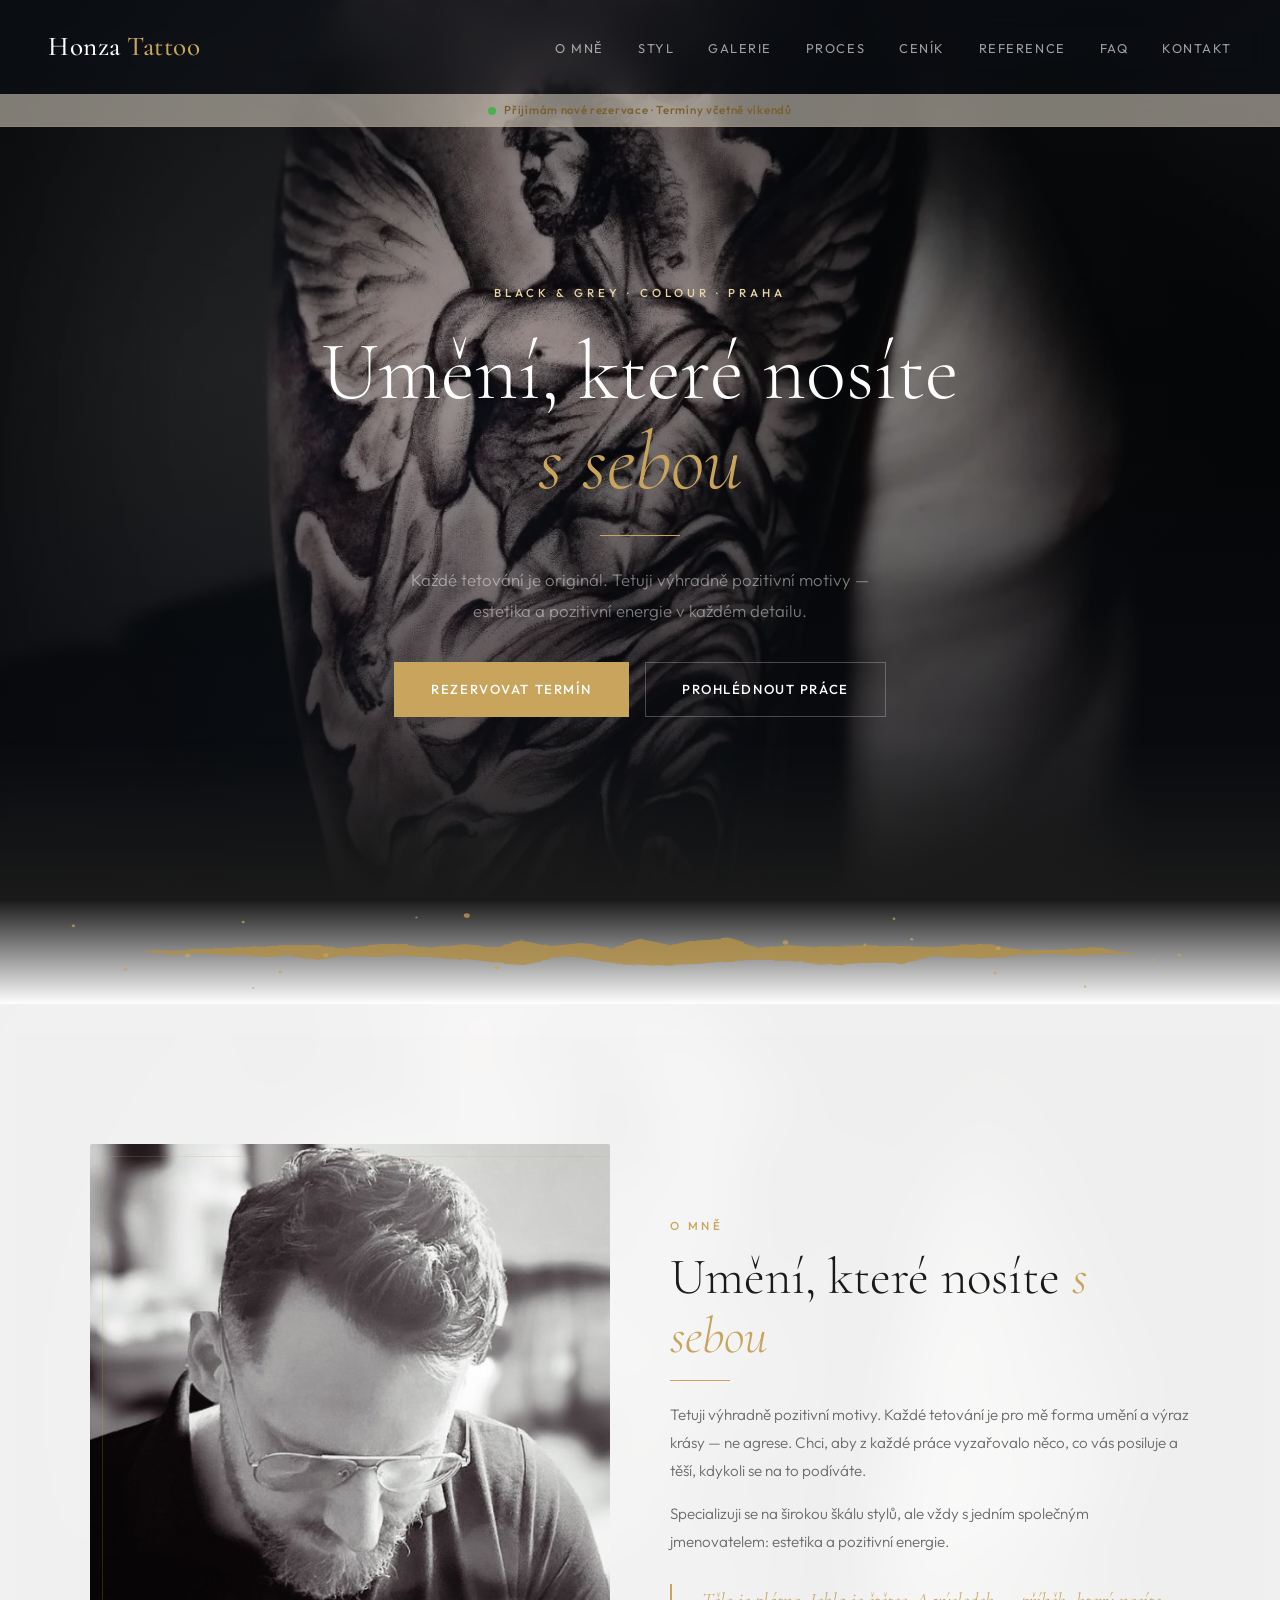
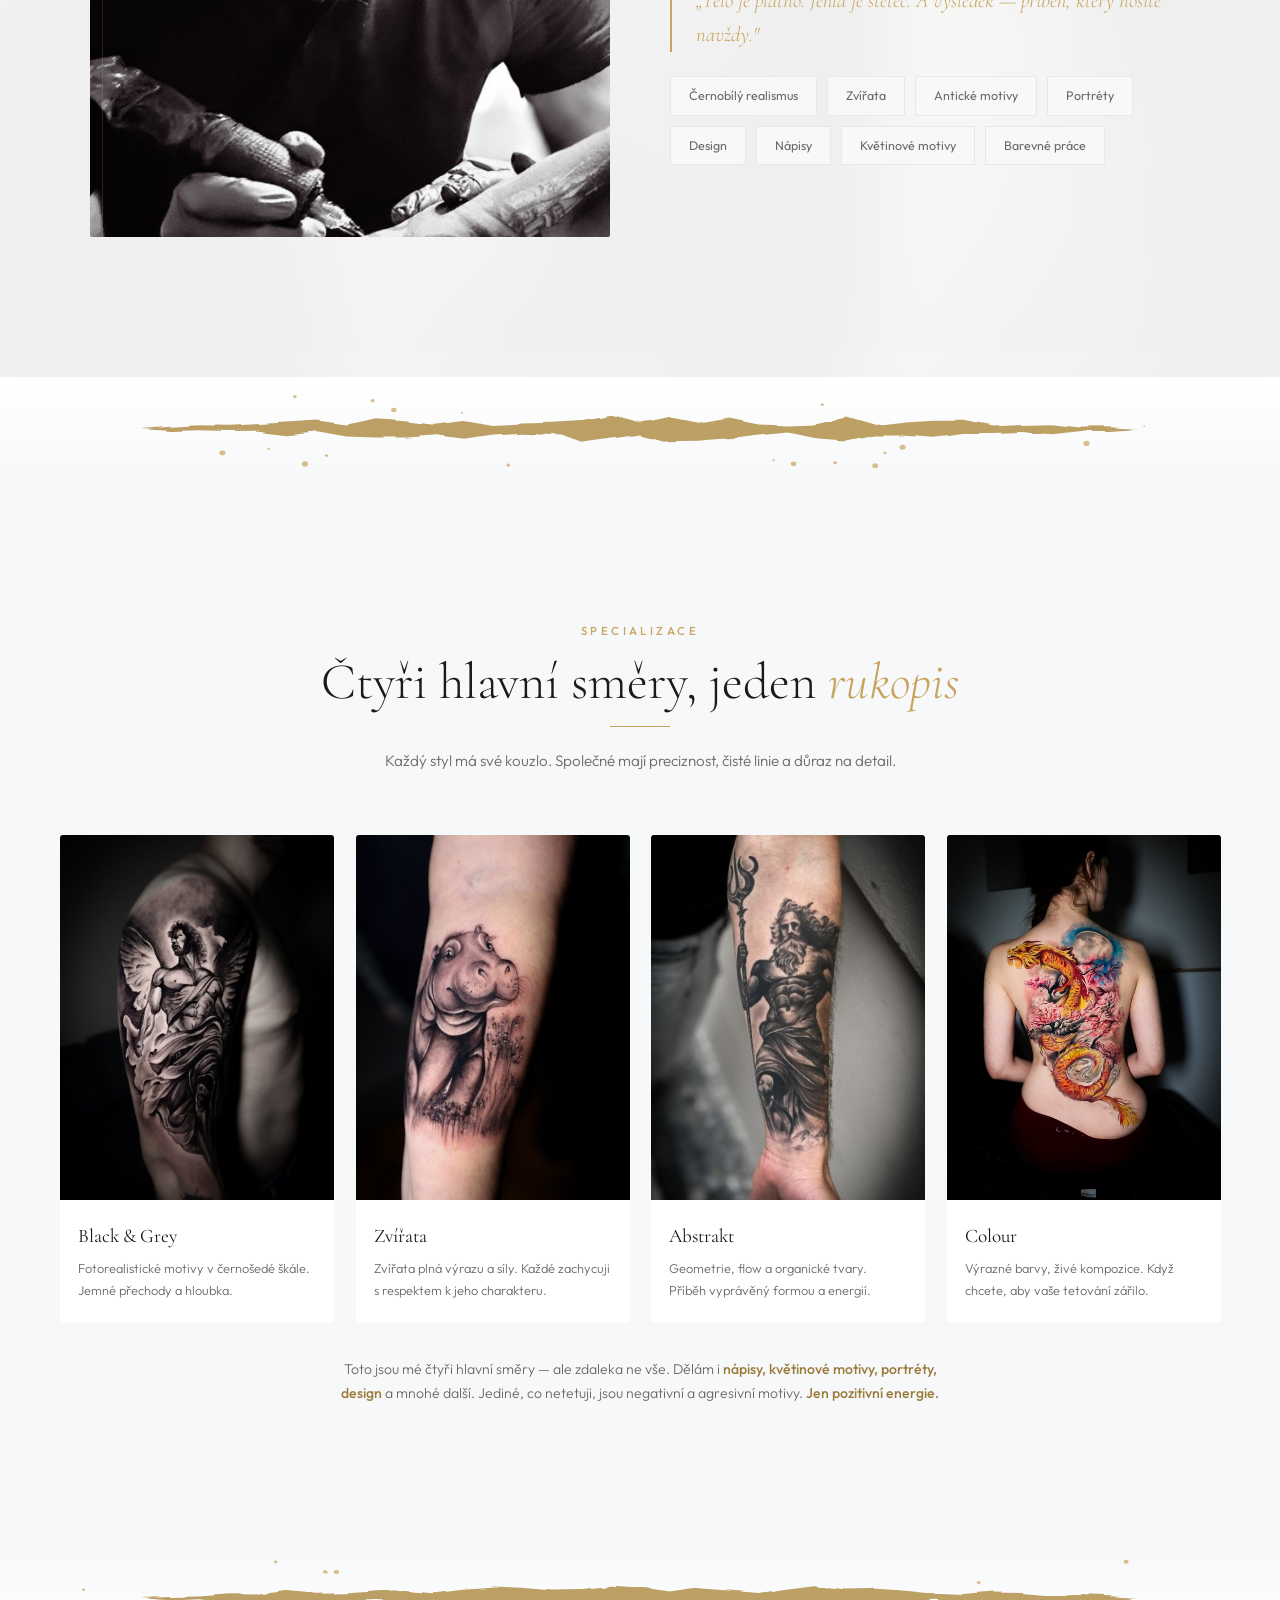
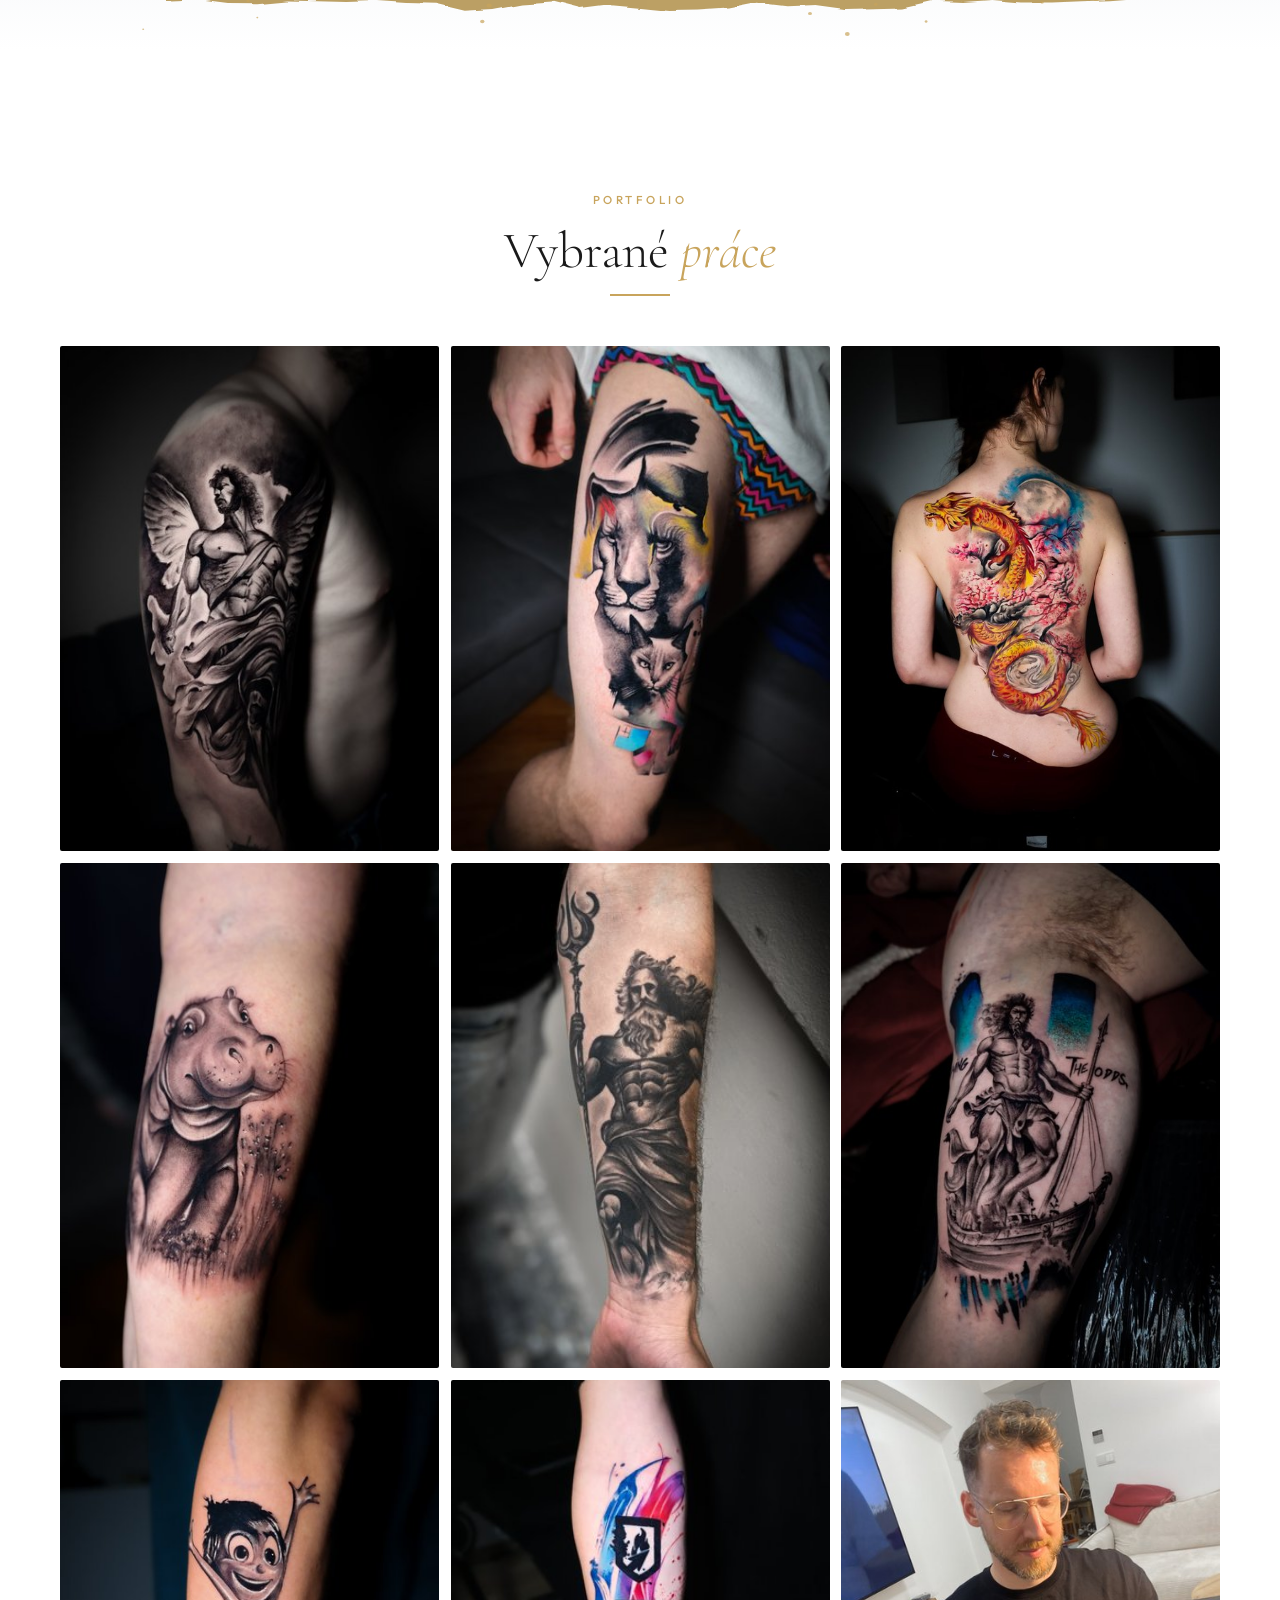
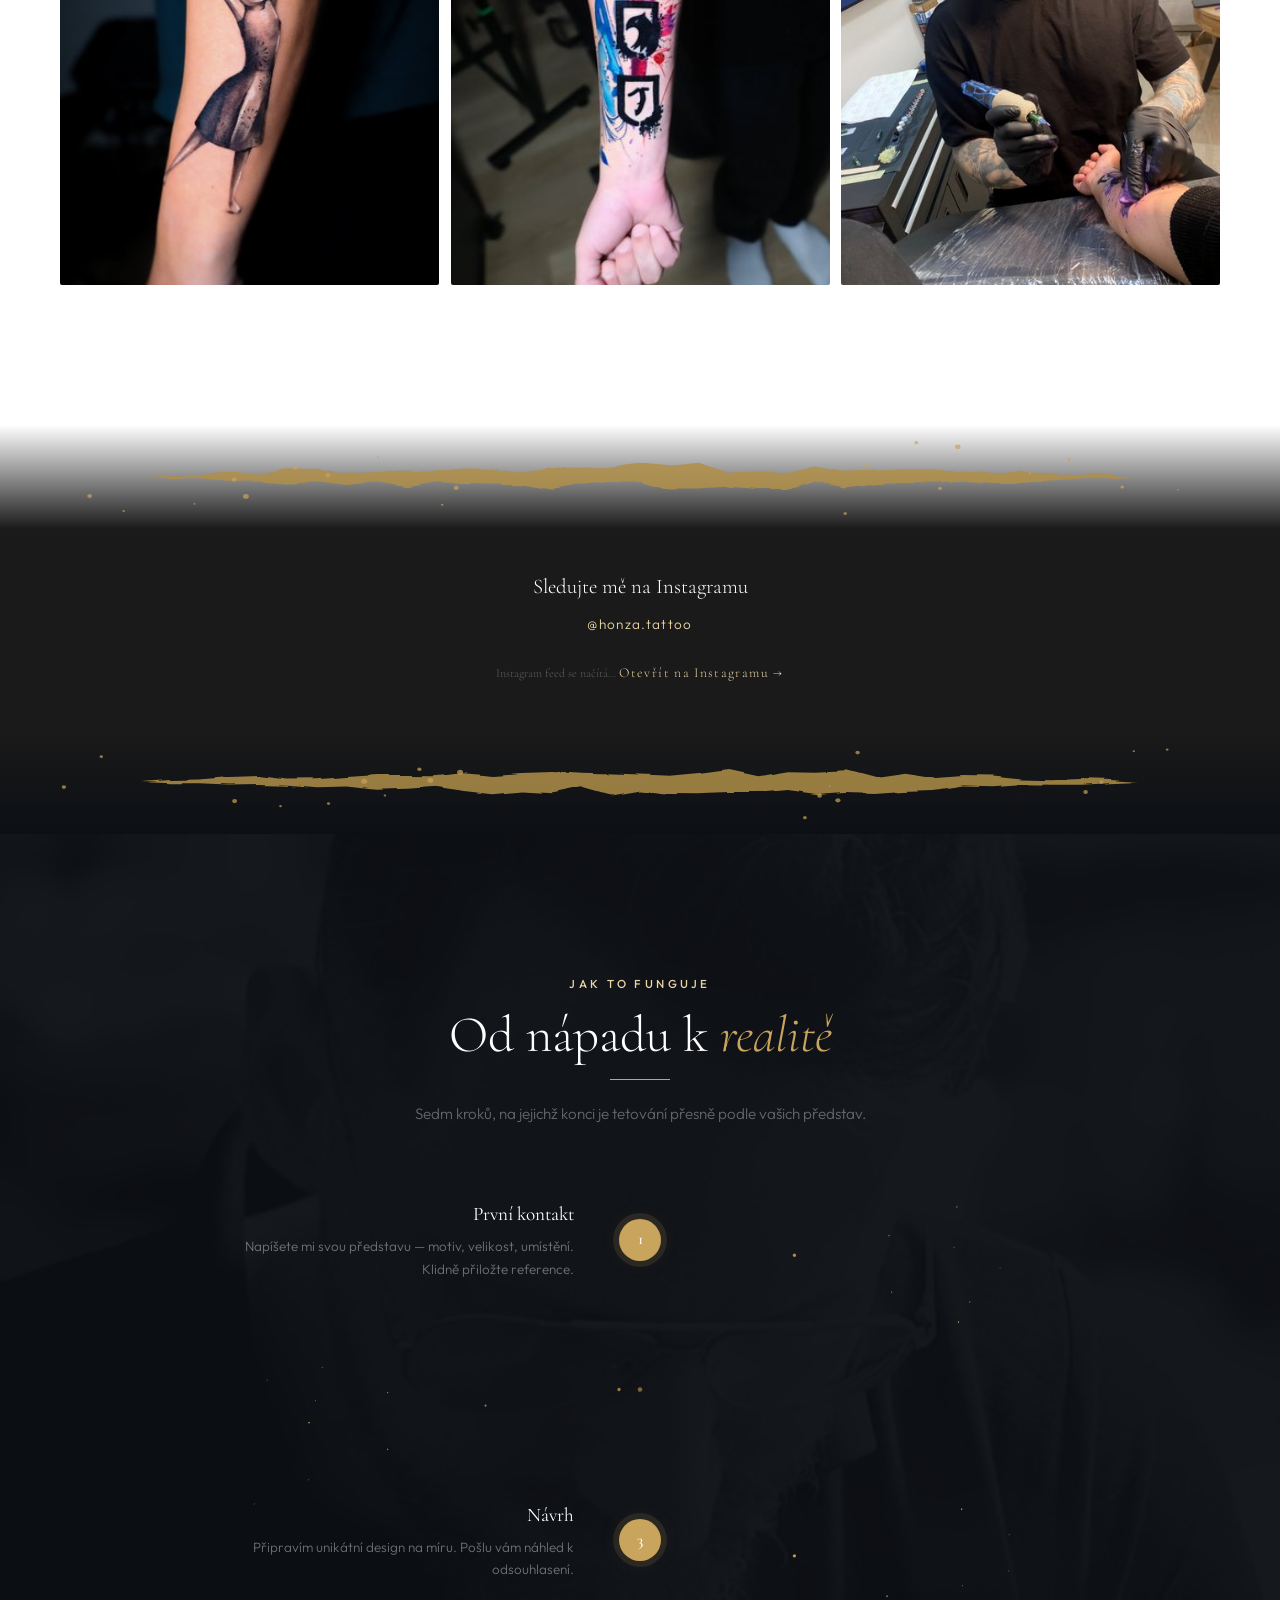
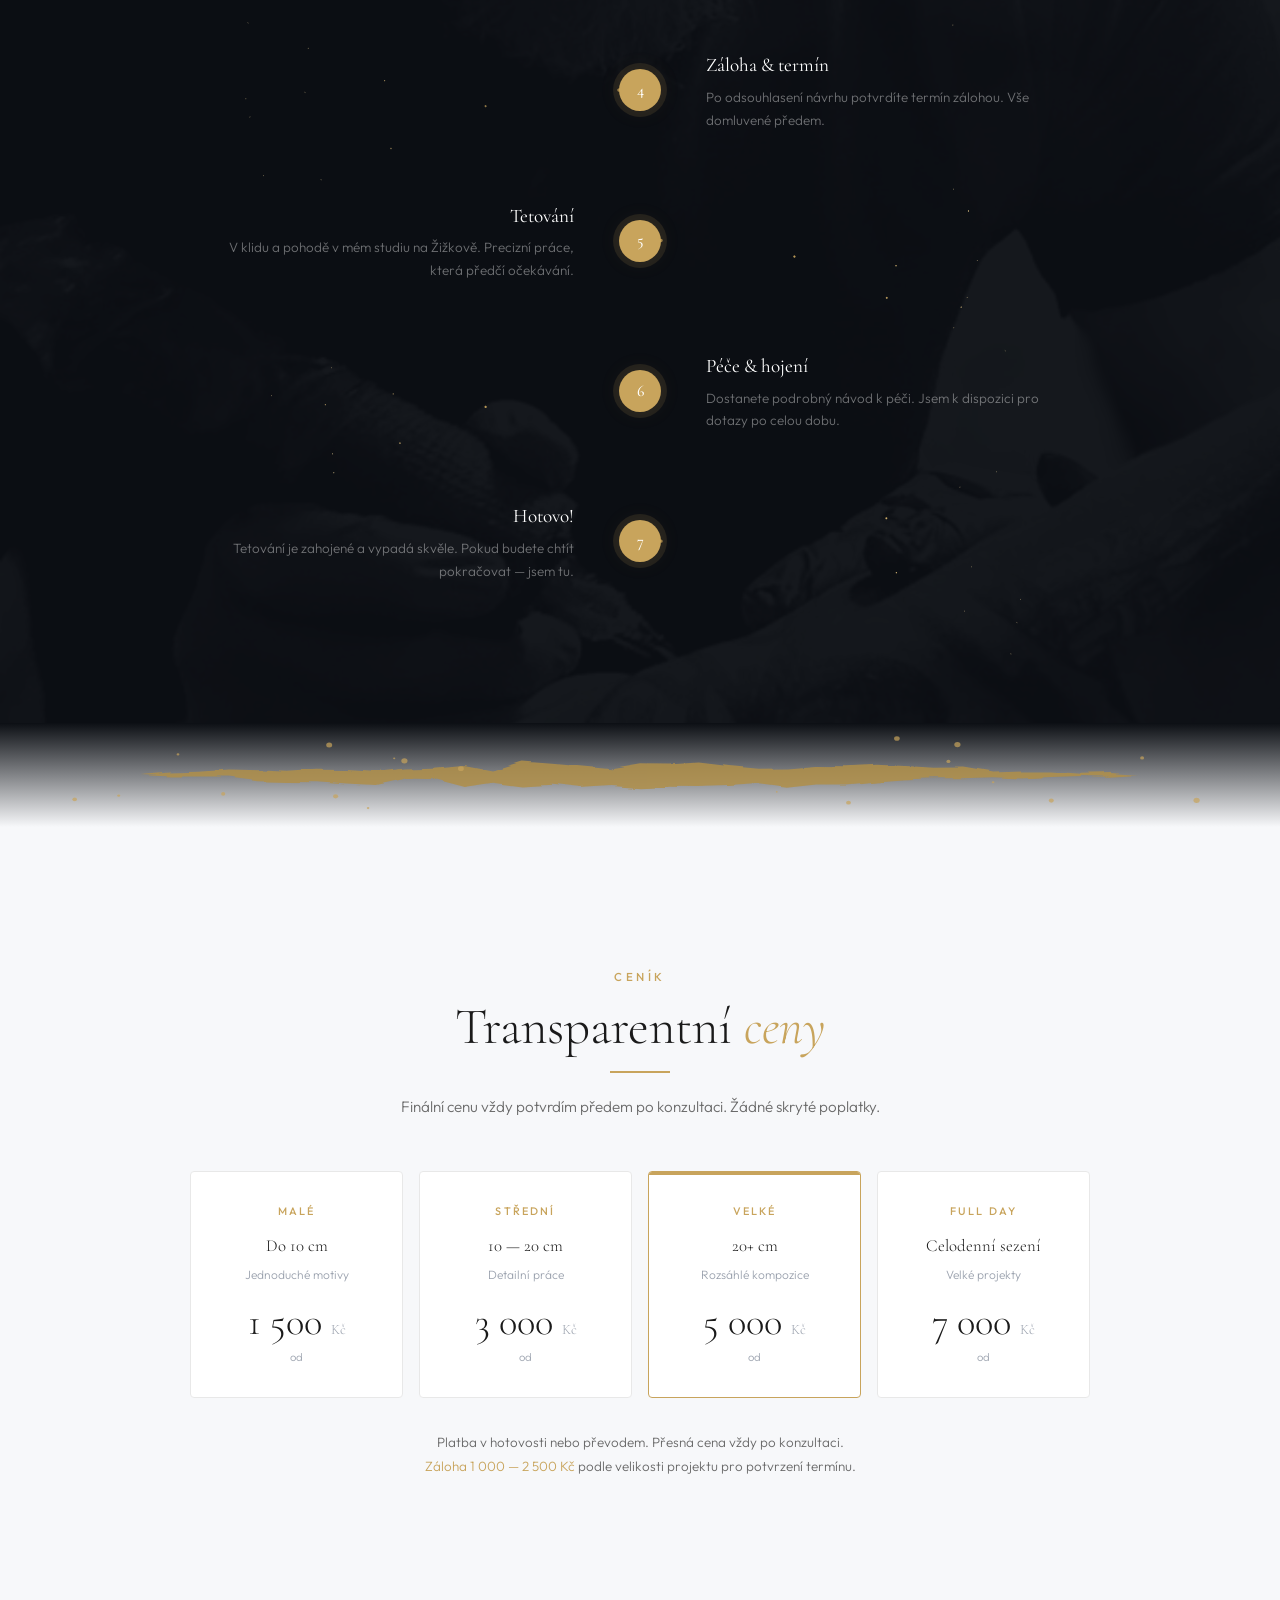
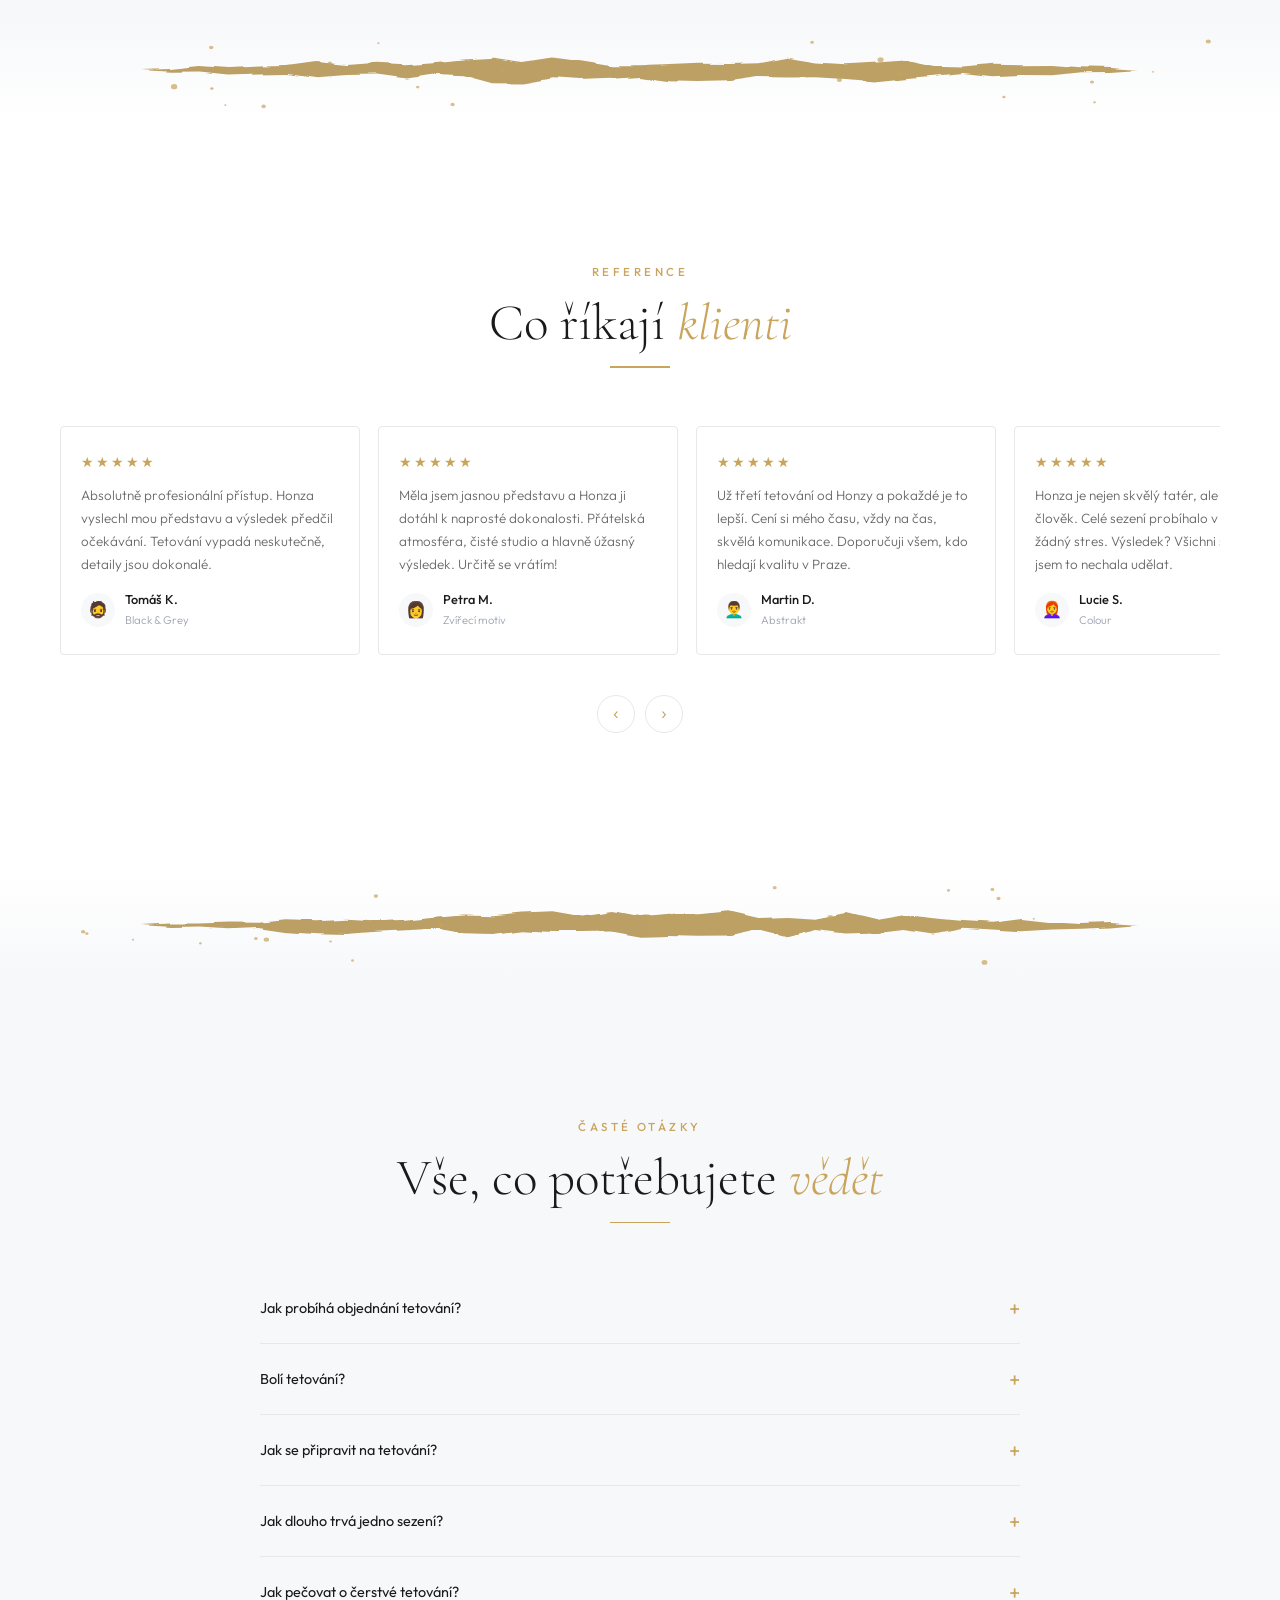
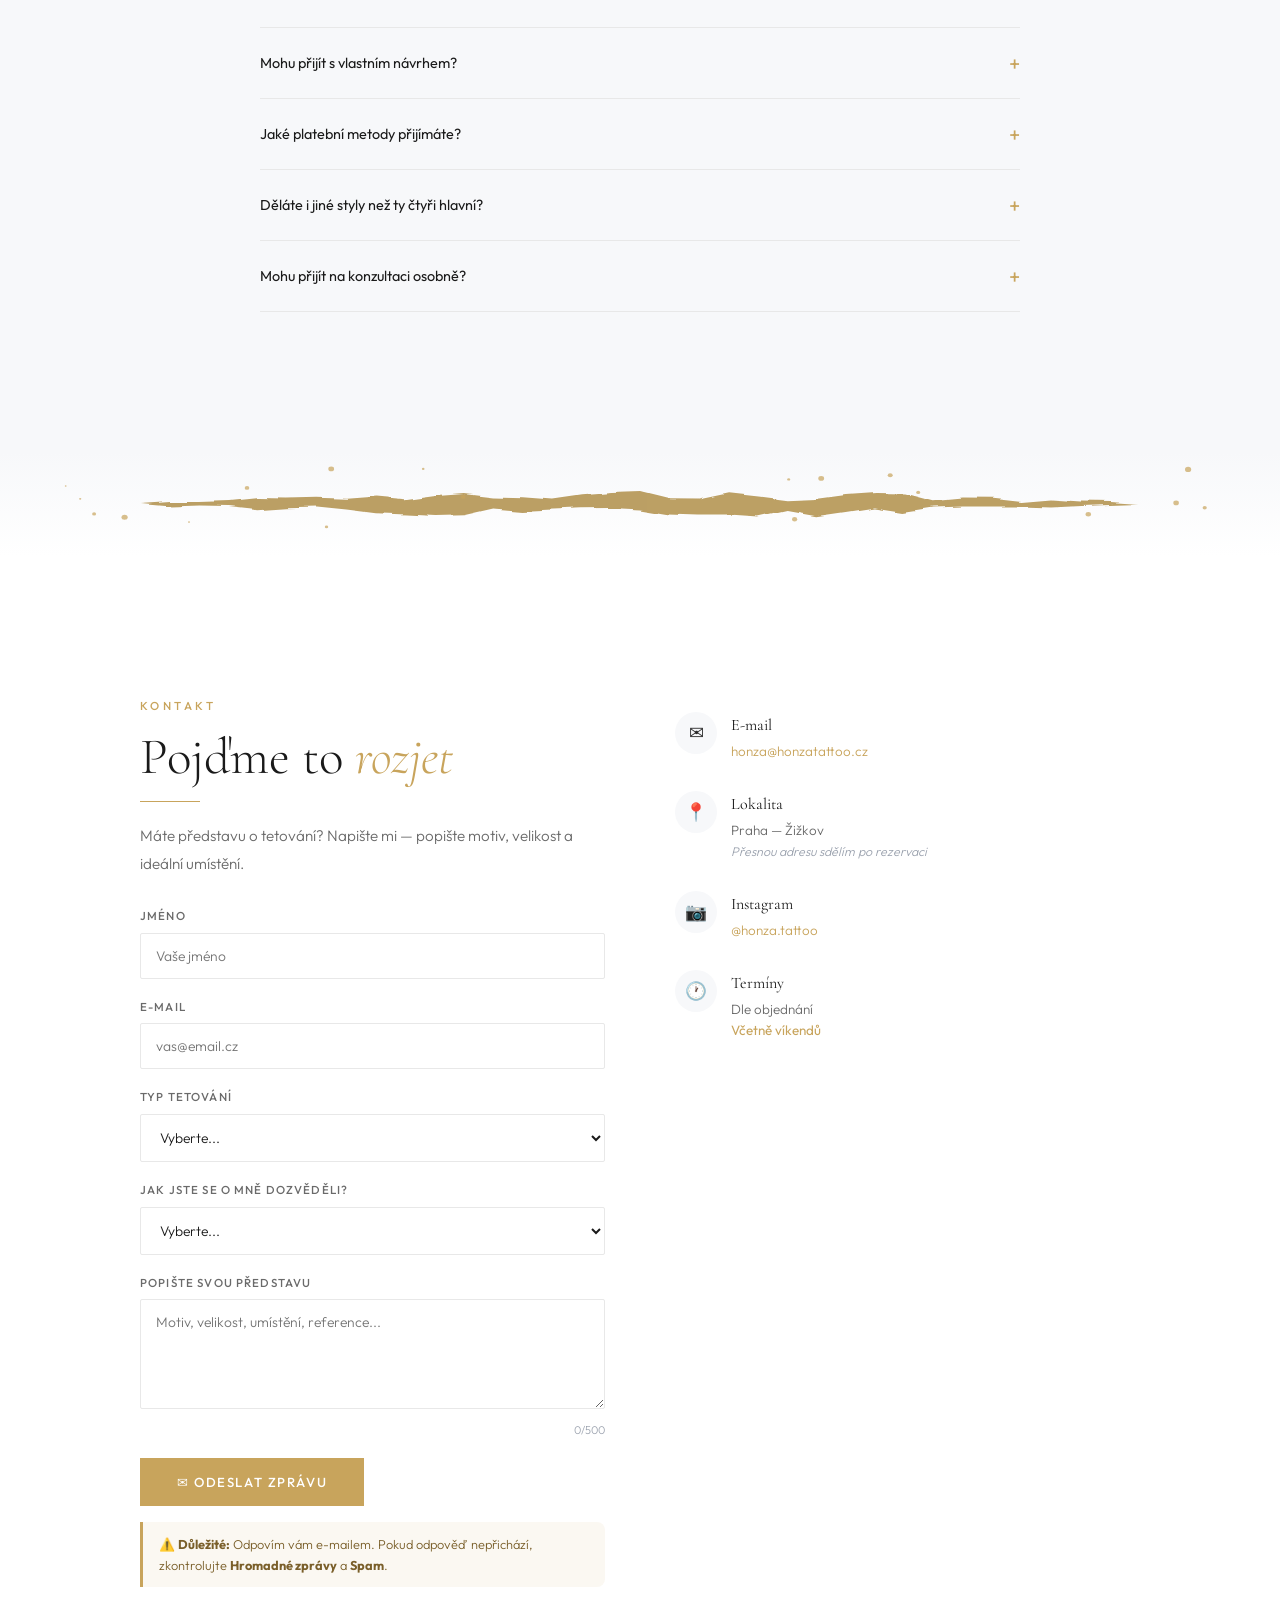
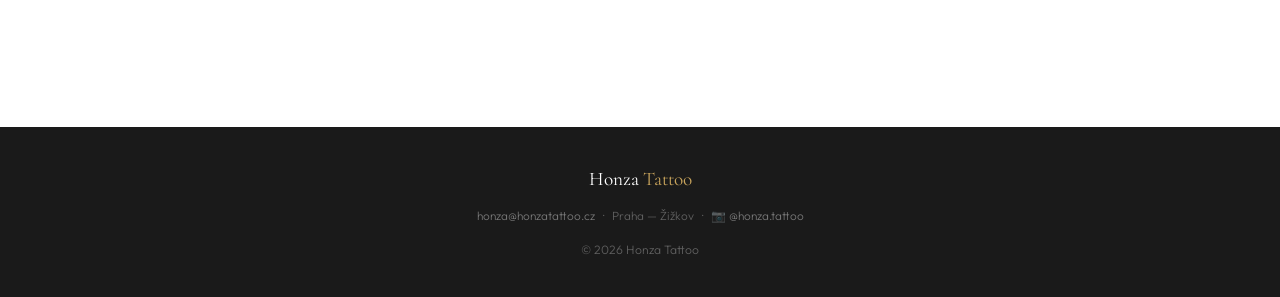
==== index.html @ e89cee9b "Update index.html s nejnovější verzí od uživatele" ====
<!DOCTYPE html>
<html lang="cs">
<head>
<meta charset="UTF-8">
<meta name="viewport" content="width=device-width, initial-scale=1.0">
<meta name="description" content="Honza Tattoo — realistické tetování v Praze na Žižkově. Black &amp; grey, zvířata, abstrakt, barevné práce. Pozitivní motivy se světlou energií.">
<meta name="robots" content="index, follow">
<meta name="keywords" content="tetování Praha, tattoo Praha, black and grey tetování, realistické tetování Praha, tattoo Žižkov, tetování zvířata, abstrakt tetování, tatér Praha, barevné tetování Praha, tetování pozitivní motivy">
<meta name="author" content="Honza Tattoo">
<link rel="canonical" href="https://honzatattoo.cz/">
<meta property="og:title" content="Honza Tattoo | Realistické tetování · Praha">
<meta property="og:description" content="Realistické tetování v Praze. Black &amp; grey, zvířata, abstrakt, barevné práce. Pozitivní motivy.">
<meta property="og:image" content="https://honzatattoo.cz/img/tattoo_main.jpg">
<meta property="og:url" content="https://honzatattoo.cz/">
<meta property="og:type" content="website">
<meta property="og:locale" content="cs_CZ">
<meta name="geo.region" content="CZ-10">
<meta name="geo.placename" content="Praha, Žižkov">
<link rel="icon" href="data:image/svg+xml,<svg xmlns='http://www.w3.org/2000/svg' viewBox='0 0 32 32'><circle cx='16' cy='16' r='16' fill='%231A1A1A'/><text x='50%25' y='54%25' font-size='18' text-anchor='middle' dominant-baseline='middle'>✨</text></svg>" type="image/svg+xml">
<title>Honza Tattoo | Realistické tetování · Praha</title>
<link rel="preconnect" href="https://fonts.googleapis.com">
<link rel="preconnect" href="https://fonts.gstatic.com" crossorigin>
<link rel="preload" as="image" href="img/hero.webp" type="image/webp">
<link href="https://fonts.googleapis.com/css2?family=Cormorant+Garamond:ital,wght@0,300;0,400;0,500;0,600;1,300;1,400&family=Outfit:wght@300;400;500;600&display=swap" rel="stylesheet">
<style>
:root{
--gold:#C8A45C;--gold-light:#E8D5A3;--gold-dark:#9A7B3A;
--bg:#fff;--bg-alt:#F7F8FA;--bg-dark:#0C0F14;
--charcoal:#1A1A1A;--text:#2A2A2A;--text-light:#6A6A6A;--text-muted:#9CA3AF;
--white:#fff;--border:#E8E8E8;
--font-display:'Cormorant Garamond',Georgia,serif;
--font-body:'Outfit',sans-serif;
--section-pad:clamp(80px,12vw,140px);
--ease:cubic-bezier(.22,1,.36,1)
}
*{margin:0;padding:0;box-sizing:border-box}
html{scroll-behavior:smooth}
body{font-family:var(--font-body);color:var(--text);background:var(--bg);line-height:1.7;font-weight:300}
::-webkit-scrollbar{width:5px}::-webkit-scrollbar-track{background:var(--bg)}::-webkit-scrollbar-thumb{background:var(--gold);border-radius:3px}
@keyframes fadeUp{from{opacity:0;transform:translateY(50px)}to{opacity:1;transform:translateY(0)}}
@keyframes scaleIn{from{opacity:0;transform:scale(.85)}to{opacity:1;transform:scale(1)}}
@keyframes lineGrow{from{width:0}to{width:80px}}
@keyframes pageIn{from{opacity:0}to{opacity:1}}

/* REVEALS */
.rv{opacity:0;transform:translateY(40px);transition:opacity .7s var(--ease),transform .7s var(--ease)}
.rv.v{opacity:1;transform:translateY(0)}
.rl{opacity:0;transform:translateX(-60px);transition:opacity .7s var(--ease),transform .7s var(--ease)}
.rl.v{opacity:1;transform:translateX(0)}
.rr{opacity:0;transform:translateX(60px);transition:opacity .7s var(--ease),transform .7s var(--ease)}
.rr.v{opacity:1;transform:translateX(0)}
.rd{opacity:0;transform:perspective(1200px) translateZ(-100px) translateY(30px) rotateX(3deg);transition:opacity .8s var(--ease),transform .8s var(--ease)}
.rd.v{opacity:1;transform:perspective(1200px) translateZ(0) translateY(0) rotateX(0)}
.d1{transition-delay:.1s}.d2{transition-delay:.2s}.d3{transition-delay:.3s}
.d4{transition-delay:.4s}.d5{transition-delay:.5s}.d6{transition-delay:.6s}.d7{transition-delay:.7s}

/* SCROLL PROGRESS */
.scroll-progress{position:fixed;top:0;left:0;height:2px;background:linear-gradient(to right,var(--gold),var(--gold-light));z-index:1001;width:0}

/* ANNOUNCE BAR */
.announce-bar{position:fixed;left:0;right:0;z-index:999;background:rgba(245,238,220,.5);backdrop-filter:blur(16px);-webkit-backdrop-filter:blur(16px);padding:6px 40px;text-align:center;border-bottom:1px solid rgba(200,164,92,.2)}
.announce-dot{display:inline-block;width:8px;height:8px;background:#4CAF50;border-radius:50%;margin-right:8px;vertical-align:middle;animation:dotPulse 2.5s ease-in-out infinite}
@keyframes dotPulse{0%,100%{opacity:1;box-shadow:0 0 4px #4CAF50}50%{opacity:.3;box-shadow:0 0 1px #4CAF50}}
.announce-bar p{font-family:var(--font-body);font-size:.72rem;font-weight:500;color:#7A5F2A;letter-spacing:.06em;margin:0}

/* NAV */
nav{position:fixed;top:0;left:0;right:0;z-index:1000;padding:24px 48px;display:flex;justify-content:space-between;align-items:center;transition:all .5s var(--ease);background:rgba(12,15,20,.55);backdrop-filter:blur(16px);-webkit-backdrop-filter:blur(16px)}
nav.sc{background:rgba(12,15,20,.85);backdrop-filter:blur(24px);-webkit-backdrop-filter:blur(24px);padding:14px 48px;box-shadow:0 1px 20px rgba(0,0,0,.25)}
.nl{font-family:var(--font-display);font-size:1.7rem;font-weight:500;color:var(--white);text-decoration:none;letter-spacing:.02em;transition:color .5s}
nav.sc .nl{color:var(--white)}
.nl span{color:var(--gold);transition:text-shadow .4s}
.nl:hover span{text-shadow:0 0 16px rgba(200,164,92,.6)}
.nk{display:flex;gap:34px;list-style:none}
.nk a{font-size:.8rem;font-weight:400;color:rgba(255,255,255,.6);text-decoration:none;letter-spacing:.12em;text-transform:uppercase;position:relative;padding-bottom:4px;transition:color .3s}
nav.sc .nk a{color:rgba(255,255,255,.6)}
.nk a::after{content:'';position:absolute;bottom:0;left:50%;width:0;height:1.5px;background:var(--gold);transition:width .4s var(--ease),left .4s var(--ease)}
.nk a:hover{color:var(--white)}nav.sc .nk a:hover{color:var(--gold-light)}
.nk a:hover::after,.nk a.active::after{width:100%;left:0}
.hb{display:none;flex-direction:column;gap:6px;cursor:pointer;background:none;border:none;padding:4px;z-index:1001}
.hb span{width:28px;height:1.5px;background:var(--gold-light);transition:all .4s var(--ease);transform-origin:center}
nav.sc .hb span{background:var(--gold-light)}
.hb.a span:nth-child(1){transform:rotate(45deg) translate(5px,5px)}
.hb.a span:nth-child(2){opacity:0;transform:scaleX(0)}
.hb.a span:nth-child(3){transform:rotate(-45deg) translate(5px,-5px)}
.mm{display:none;position:fixed;inset:0;background:rgba(255,255,255,.98);backdrop-filter:blur(24px);z-index:998;flex-direction:column;justify-content:center;align-items:center;gap:28px}
.mm.a{display:flex}
.mm a{font-family:var(--font-display);font-size:2.2rem;color:var(--charcoal);text-decoration:none;transition:color .3s,transform .3s;opacity:0;animation:fadeUp .5s ease forwards}
.mm.a a:nth-child(1){animation-delay:.1s}.mm.a a:nth-child(2){animation-delay:.18s}
.mm.a a:nth-child(3){animation-delay:.26s}.mm.a a:nth-child(4){animation-delay:.34s}
.mm.a a:nth-child(5){animation-delay:.42s}.mm.a a:nth-child(6){animation-delay:.5s}
.mm.a a:nth-child(7){animation-delay:.58s}.mm.a a:nth-child(8){animation-delay:.66s}
.mm a:hover{color:var(--gold);transform:translateX(10px)}

/* HERO */
.hero{position:relative;height:100vh;min-height:700px;display:flex;align-items:center;justify-content:center;text-align:center;overflow:hidden;z-index:1}
.hero-bg{position:absolute;inset:0;background:url('img/hero.webp') center 43%/cover no-repeat;z-index:0}
.hero-ov{position:absolute;inset:0;z-index:1;background:linear-gradient(180deg,rgba(12,15,20,.55) 0%,rgba(12,15,20,.35) 40%,rgba(12,15,20,.8) 100%)}
.hero-content{position:relative;z-index:2;max-width:750px;padding:0 40px;margin-top:100px}
.hero-tag{font-size:.72rem;font-weight:500;letter-spacing:.35em;text-transform:uppercase;color:var(--gold-light);margin-bottom:24px;animation:fadeUp .8s var(--ease) .3s both}
.hero h1{font-family:var(--font-display);font-size:clamp(2.8rem,6.5vw,5.5rem);font-weight:300;line-height:1.08;color:var(--white);animation:fadeUp .8s var(--ease) .5s both}
.hero h1 em{font-style:italic;color:var(--gold)}
.hero-line{width:80px;height:1.5px;background:var(--gold);margin:28px auto;animation:lineGrow .8s var(--ease) .9s both}
.hero-sub{font-size:1.05rem;font-weight:300;color:rgba(255,255,255,.45);line-height:1.85;max-width:500px;margin:0 auto 36px;animation:fadeUp .8s var(--ease) 1s both}
.hero-cta{display:flex;gap:16px;justify-content:center;flex-wrap:wrap;animation:fadeUp .8s var(--ease) 1.2s both}
.hero::after{content:'';position:absolute;bottom:0;left:0;right:0;height:160px;background:linear-gradient(to bottom,transparent,var(--charcoal));z-index:3;pointer-events:none}

/* BUTTONS - with shimmer animation like healing */
.btn{display:inline-flex;align-items:center;gap:10px;padding:15px 36px;font-family:var(--font-body);font-size:.82rem;font-weight:500;letter-spacing:.12em;text-transform:uppercase;text-decoration:none;border:none;cursor:pointer;transition:all .4s var(--ease);position:relative;overflow:hidden}
.btn::before{content:'';position:absolute;top:0;left:-100%;width:100%;height:100%;background:linear-gradient(90deg,transparent,rgba(255,255,255,.2),transparent);transition:left .6s ease}
.btn:hover::before{left:100%}
.btn-gold{background:var(--gold);color:var(--white);border:1.5px solid var(--gold)}
.btn-gold:hover{background:var(--gold-dark);transform:translateY(-2px);box-shadow:0 12px 40px rgba(200,164,92,.3)}
.btn-ghost{background:transparent;color:var(--white);border:1.5px solid rgba(255,255,255,.25)}
.btn-ghost:hover{border-color:var(--gold-light);color:var(--gold-light);transform:translateY(-2px)}
.btn-dark{background:var(--charcoal);color:var(--white);border:1.5px solid var(--charcoal)}
.btn-dark:hover{background:#333;transform:translateY(-2px);box-shadow:0 8px 30px rgba(0,0,0,.2)}

/* SEPARATOR - inkoustova smouha + plynuly prechod barev mezi sekcemi */
.sep{position:relative;overflow:hidden;line-height:0;height:104px;--ink:#B08F49;--drop:#C8A45C;background:linear-gradient(180deg,var(--from,#1A1A1A) 0%,var(--to,#fff) 100%)}
.sep svg{display:block;width:100%;height:100%}
.sep .ink{fill:var(--ink);transform-box:view-box;transform-origin:50% 50%;transform:scaleX(.04);opacity:0}
.sep.in .ink{animation:inkSpread 1.15s cubic-bezier(.22,1,.36,1) forwards}
@keyframes inkSpread{0%{transform:scaleX(.04);opacity:0}22%{opacity:.85}100%{transform:scaleX(1);opacity:.85}}
.sep .drop{fill:var(--drop);opacity:0}
.sep.in .drop{animation:dropIn .5s ease var(--dd,0s) forwards}
@keyframes dropIn{from{opacity:0;transform:scale(.4)}to{opacity:.7;transform:scale(1)}}
@media(prefers-reduced-motion:reduce){.sep .ink{transform:none;opacity:.85}.sep .drop{opacity:.7}.sep.in .ink,.sep.in .drop{animation:none}}
@media(max-width:768px){.sep{height:68px}}

/* SECTION HELPERS */
.stg{font-size:.72rem;font-weight:500;letter-spacing:.3em;text-transform:uppercase;color:var(--gold);margin-bottom:12px}
.stt{font-family:var(--font-display);font-size:clamp(2rem,4vw,3.2rem);font-weight:300;line-height:1.15;color:var(--charcoal);margin-bottom:14px}
.stt em{font-style:italic;color:var(--gold)}
.stl{width:60px;height:1.5px;background:var(--gold);margin-bottom:20px}
.stp{font-size:.95rem;font-weight:300;color:var(--text-light);max-width:560px;line-height:1.85}

/* ABOUT */
.about{padding:var(--section-pad) 60px;position:relative;overflow:hidden}
.about-bg{position:absolute;inset:0;background:url('img/tattoo3.jpg') center/cover no-repeat;opacity:.06;filter:blur(30px);transform:scale(1.1)}
.about-inner{max-width:1100px;margin:0 auto;display:grid;grid-template-columns:1fr 1fr;gap:60px;align-items:center;position:relative}
.about-img{position:relative;aspect-ratio:3/4;overflow:hidden;border-radius:2px}
.about-img img{width:100%;height:100%;object-fit:cover;object-position:center 20%;transition:transform .6s var(--ease)}
.about-img:hover img{transform:scale(1.03)}
.about-img::after{content:'';position:absolute;inset:0;border:1px solid var(--gold);transform:translate(12px,12px);pointer-events:none;opacity:.2}
.about-quote{font-family:var(--font-display);font-size:1.3rem;font-weight:300;font-style:italic;color:var(--gold);line-height:1.65;border-left:2px solid var(--gold);padding-left:24px;margin-top:28px}
.about-tags{display:flex;flex-wrap:wrap;gap:10px;margin-top:24px}
.about-tag{padding:8px 18px;background:var(--bg-alt);border:1px solid var(--border);font-size:.78rem;font-weight:400;color:var(--text-light);transition:all .3s var(--ease)}
.about-tag:hover{border-color:var(--gold);color:var(--gold-dark);background:var(--white)}

/* STYLE CARDS */
.styles{padding:var(--section-pad) 60px;background:var(--bg-alt);position:relative}
.styles-header{text-align:center;margin-bottom:60px}
.styles-header .stl{margin:0 auto 20px}
.styles-header .stp{margin:0 auto}
.styles-grid{max-width:1200px;margin:0 auto;display:grid;grid-template-columns:repeat(4,1fr);gap:22px}
.style-card{position:relative;overflow:hidden;background:var(--white);border-radius:3px;transition:transform .5s var(--ease),box-shadow .5s var(--ease)}
.style-card:hover{transform:translateY(-8px);box-shadow:0 20px 50px rgba(200,164,92,.08)}
.style-card-img{overflow:hidden;aspect-ratio:3/4}
.style-card-img img{width:100%;height:100%;object-fit:cover;transition:transform .6s var(--ease)}
.style-card:hover .style-card-img img{transform:scale(1.05)}
.style-card-body{padding:20px 18px}
.style-card-title{font-family:var(--font-display);font-size:1.2rem;font-weight:400;color:var(--charcoal);margin-bottom:6px}
.style-card-text{font-size:.8rem;font-weight:300;color:var(--text-light);line-height:1.7}
.styles-note{text-align:center;margin-top:36px;font-size:.88rem;color:var(--text-light);max-width:600px;margin-left:auto;margin-right:auto;line-height:1.7}
.styles-note strong{color:var(--gold-dark);font-weight:500}

/* GALLERY */
.gallery{padding:var(--section-pad) 60px;position:relative}
.gallery-header{text-align:center;margin-bottom:50px}
.gallery-header .stl{margin:0 auto 20px}
.gallery-grid{max-width:1200px;margin:0 auto;display:grid;grid-template-columns:repeat(3,1fr);gap:12px}
.gallery-item{position:relative;overflow:hidden;aspect-ratio:3/4;cursor:pointer;border-radius:2px;background:var(--bg-alt)}
.gallery-item img{width:100%;height:100%;object-fit:cover;transition:transform .5s var(--ease)}
.gallery-item:hover img{transform:scale(1.05)}
.gallery-item::after{content:'\2922';position:absolute;inset:0;display:flex;align-items:center;justify-content:center;font-size:2rem;color:white;background:rgba(26,26,26,.3);opacity:0;transition:opacity .3s var(--ease)}
.gallery-item:hover::after{opacity:1}

/* INSTAGRAM EMBED */
.ig-section{background:var(--charcoal);padding:40px 60px;text-align:center;position:relative}
.ig-section p{font-family:var(--font-display);font-size:1.3rem;font-weight:300;color:var(--white);margin-bottom:6px}
.ig-section a{font-size:.85rem;color:var(--gold-light);text-decoration:none;letter-spacing:.1em}
.ig-embed{margin-top:24px}

/* LIGHTBOX */
.lightbox{position:fixed;inset:0;z-index:2000;background:rgba(0,0,0,.94);backdrop-filter:blur(20px);display:flex;align-items:center;justify-content:center;opacity:0;visibility:hidden;transition:all .4s var(--ease)}
.lightbox.active{opacity:1;visibility:visible}
.lightbox-inner{position:relative;max-width:90vw;max-height:85vh}
.lightbox-img{max-width:90vw;max-height:85vh;object-fit:contain;border-radius:2px}
.lightbox-close{position:absolute;top:20px;right:24px;font-size:2rem;color:rgba(255,255,255,.6);background:none;border:none;cursor:pointer;z-index:2001;line-height:1}
.lightbox-close:hover{color:white}
.lightbox-arrow{position:absolute;top:50%;transform:translateY(-50%);background:rgba(255,255,255,.08);border:1px solid rgba(255,255,255,.12);color:white;width:50px;height:50px;display:flex;align-items:center;justify-content:center;font-size:1.2rem;cursor:pointer;transition:all .3s;border-radius:50%;z-index:2001}
.lightbox-arrow:hover{background:rgba(255,255,255,.15)}
.lb-prev{left:20px}.lb-next{right:20px}
.lb-counter{position:absolute;bottom:20px;left:50%;transform:translateX(-50%);color:rgba(255,255,255,.35);font-size:.78rem;letter-spacing:.1em}
.lb-caption{position:absolute;bottom:50px;left:50%;transform:translateX(-50%);color:rgba(255,255,255,.45);font-size:.82rem;display:none}

/* PROCESS - 7 steps */
.process{padding:var(--section-pad) 60px;background:var(--bg-dark);position:relative;overflow:hidden}
.process-bg{position:absolute;inset:0;opacity:.04;background:url('img/about.jpg') center/cover no-repeat}

.process-header{text-align:center;margin-bottom:70px;position:relative}
.process-header .stg{color:var(--gold-light)}
.process-header .stt{color:var(--white)}
.process-header .stl{margin:0 auto 20px}
.process-header .stp{color:rgba(255,255,255,.35);margin:0 auto}
.process-steps{max-width:900px;margin:0 auto;position:relative}
.ptree{position:absolute;pointer-events:none;overflow:visible;z-index:0}
@keyframes twSway{0%,100%{transform:rotate(calc(var(--sw,0) * -1deg))}50%{transform:rotate(calc(var(--sw,0) * 1deg))}}
.twg{transform-box:view-box;animation:twSway var(--sd,9s) ease-in-out infinite}
@media(prefers-reduced-motion:reduce){.twg{animation:none}}
.p-step{display:grid;grid-template-columns:1fr 60px 1fr;align-items:center;margin-bottom:68px;position:relative}
.p-step:last-child{margin-bottom:0}
.p-num{width:42px;height:42px;border-radius:50%;background:var(--gold);color:var(--white);display:flex;align-items:center;justify-content:center;font-family:var(--font-display);font-size:1rem;font-weight:500;justify-self:center;position:relative;z-index:1;box-shadow:0 0 0 6px rgba(200,164,92,.12),0 0 25px rgba(200,164,92,.08)}
.p-content{padding:0 36px}
.p-step:nth-child(odd) .p-content{text-align:right}
.p-step:nth-child(even) .p-content{grid-column:3}
.p-step:nth-child(even) .p-empty{grid-column:1}
.p-content .ch{opacity:0;transition:opacity .14s linear}
.p-step.on .p-content .ch{opacity:1;transition-delay:var(--d,0ms)}
.p-num{opacity:0;transition:opacity .55s var(--ease)}
.p-step.on .p-num{opacity:1}
.p-title{font-family:var(--font-display);font-size:1.2rem;font-weight:400;color:var(--white);margin-bottom:4px}
.p-text{font-size:.84rem;color:rgba(255,255,255,.4);line-height:1.7}

/* PRICING - interactive */
.pricing{padding:var(--section-pad) 60px;background:var(--bg-alt);position:relative}
.pricing-header{text-align:center;margin-bottom:50px}
.pricing-header .stl{margin:0 auto 20px}
.pricing-header .stp{margin:0 auto}
.pricing-grid{max-width:900px;margin:0 auto;display:grid;grid-template-columns:repeat(4,1fr);gap:16px}
.price-card{background:var(--white);border:1px solid var(--border);border-radius:4px;padding:30px 20px;text-align:center;transition:all .4s var(--ease);cursor:default;position:relative;overflow:hidden}
.price-card::before{content:'';position:absolute;top:0;left:-100%;width:100%;height:100%;background:linear-gradient(90deg,transparent,rgba(200,164,92,.06),transparent);transition:left .6s ease}
.price-card:hover::before{left:100%}
.price-card:hover{transform:translateY(-6px);box-shadow:0 16px 40px rgba(200,164,92,.1);border-color:var(--gold-light)}
.price-card.featured{border-color:var(--gold)}
.price-card.featured::before{content:'';position:absolute;top:0;left:0;right:0;height:3px;background:var(--gold)}
.price-label{font-size:.68rem;font-weight:500;letter-spacing:.2em;text-transform:uppercase;color:var(--gold);margin-bottom:12px}
.price-size{font-family:var(--font-display);font-size:1.05rem;color:var(--charcoal);margin-bottom:4px}
.price-desc{font-size:.75rem;color:var(--text-muted);margin-bottom:18px}
.price-amount{font-family:var(--font-display);font-size:2.4rem;font-weight:300;color:var(--charcoal);line-height:1}
.price-amount span{font-size:.9rem;color:var(--text-muted)}
.price-from{font-size:.7rem;color:var(--text-muted);margin-top:6px}
.pricing-footer{text-align:center;margin-top:32px;font-size:.84rem;color:var(--text-light);line-height:1.8}

/* REVIEWS */
.reviews{padding:var(--section-pad) 60px;position:relative}
.reviews-header{text-align:center;margin-bottom:50px}
.reviews-header .stl{margin:0 auto 20px}
.rev-track-wrap{max-width:1200px;margin:0 auto;overflow:hidden;position:relative}
.rev-track{display:flex;gap:18px;overflow-x:auto;scroll-snap-type:x mandatory;-webkit-overflow-scrolling:touch;padding:8px 0 16px;scrollbar-width:none}
.rev-track::-webkit-scrollbar{display:none}
.rev-card{flex:0 0 300px;scroll-snap-align:start;background:var(--white);border:1px solid var(--border);border-radius:4px;padding:24px 20px;cursor:pointer;transition:all .4s var(--ease)}
.rev-card:hover{transform:translateY(-4px);box-shadow:0 12px 30px rgba(200,164,92,.08);border-color:var(--gold-light)}
.rev-stars{color:var(--gold);font-size:.85rem;letter-spacing:2px;margin-bottom:10px}
.rev-text{font-size:.84rem;color:var(--text-light);line-height:1.7;display:-webkit-box;-webkit-line-clamp:4;-webkit-box-orient:vertical;overflow:hidden}
.rev-meta{margin-top:14px;display:flex;align-items:center;gap:10px}
.rev-avatar{width:34px;height:34px;border-radius:50%;background:var(--bg-alt);display:flex;align-items:center;justify-content:center;font-size:1rem}
.rev-name{font-size:.8rem;font-weight:500;color:var(--charcoal)}
.rev-service{font-size:.7rem;color:var(--text-muted)}
.rev-nav{display:flex;justify-content:center;gap:10px;margin-top:24px}
.rev-nav button{width:38px;height:38px;border-radius:50%;border:1px solid var(--border);background:var(--white);color:var(--gold);font-size:1rem;cursor:pointer;transition:all .3s var(--ease)}
.rev-nav button:hover{border-color:var(--gold);background:var(--gold);color:var(--white)}

/* Review overlay */
.rev-overlay{position:fixed;inset:0;z-index:2500;background:rgba(0,0,0,.6);backdrop-filter:blur(12px);display:flex;align-items:center;justify-content:center;opacity:0;visibility:hidden;transition:all .4s}
.rev-overlay.active{opacity:1;visibility:visible}
.rev-overlay-card{background:var(--white);padding:40px 32px;max-width:480px;width:90%;border-radius:6px;box-shadow:0 30px 80px rgba(0,0,0,.2);position:relative;text-align:center}
.ro-close{position:absolute;top:12px;right:16px;font-size:1.3rem;color:var(--text-muted);background:none;border:none;cursor:pointer}
.ro-close:hover{color:var(--charcoal)}
.ro-stars{color:var(--gold);font-size:1rem;letter-spacing:3px;margin-bottom:14px}
.ro-text{font-family:var(--font-display);font-size:1.15rem;font-weight:300;font-style:italic;color:var(--text);line-height:1.7;margin-bottom:18px}
.ro-name{font-size:.85rem;font-weight:500;color:var(--charcoal)}
.ro-service{font-size:.72rem;color:var(--text-muted);margin-top:2px}
.ro-nav{display:flex;justify-content:center;gap:10px;margin-top:18px}
.ro-nav button{width:34px;height:34px;border-radius:50%;border:1px solid var(--border);background:var(--white);color:var(--gold);font-size:.85rem;cursor:pointer;transition:all .3s}
.ro-nav button:hover{border-color:var(--gold);background:var(--gold);color:var(--white)}
.ro-counter{font-size:.7rem;color:var(--text-muted);margin-top:10px}

/* FAQ */
.faq{padding:var(--section-pad) 60px;background:var(--bg-alt);position:relative}
.faq-header{text-align:center;margin-bottom:50px}
.faq-header .stl{margin:0 auto 20px}
.faq-list{max-width:760px;margin:0 auto}
.faq-item{border-bottom:1px solid var(--border)}
.faq-q{display:flex;justify-content:space-between;align-items:center;width:100%;padding:22px 0;background:none;border:none;cursor:pointer;text-align:left;font-family:var(--font-body);font-size:.9rem;font-weight:400;color:var(--charcoal);transition:color .3s}
.faq-q:hover{color:var(--gold)}
.faq-icon{font-size:1.3rem;color:var(--gold);transition:transform .4s var(--ease);flex-shrink:0;margin-left:16px}
.faq-item.active .faq-icon{transform:rotate(45deg)}
.faq-a{max-height:0;overflow:hidden;transition:max-height .5s var(--ease)}
.faq-item.active .faq-a{max-height:300px}
.faq-a p{padding:0 0 22px;font-size:.84rem;color:var(--text-light);line-height:1.8}

/* CONTACT */
.contact{padding:var(--section-pad) 60px;position:relative}
.contact-grid{max-width:1000px;margin:0 auto;display:grid;grid-template-columns:1fr 1fr;gap:70px;align-items:start}
.contact-form .fg{margin-bottom:18px}
.contact-form label{display:block;font-size:.72rem;font-weight:500;letter-spacing:.1em;text-transform:uppercase;color:var(--text-light);margin-bottom:7px}
.contact-form input,.contact-form select,.contact-form textarea{width:100%;padding:13px 15px;font-family:var(--font-body);font-size:.87rem;font-weight:300;color:var(--charcoal);background:var(--white);border:1px solid var(--border);border-radius:2px;transition:border-color .3s,box-shadow .3s;outline:none}
.contact-form input:focus,.contact-form select:focus,.contact-form textarea:focus{border-color:var(--gold);box-shadow:0 0 0 3px rgba(200,164,92,.1)}
.contact-form textarea{resize:vertical;min-height:110px}
.fg-counter{text-align:right;font-size:.7rem;color:var(--text-muted);margin-top:4px}
.contact-info{padding-top:16px}
.ci{display:flex;gap:14px;align-items:flex-start;margin-bottom:28px}
.ci-icon{font-size:1.1rem;width:42px;height:42px;display:flex;align-items:center;justify-content:center;background:var(--bg-alt);border-radius:50%;flex-shrink:0}
.ci h4{font-family:var(--font-display);font-size:1rem;font-weight:400;color:var(--charcoal);margin-bottom:2px}
.ci p{font-size:.84rem;color:var(--text-light);line-height:1.6}
.ci a{color:var(--gold);text-decoration:none;transition:color .3s}
.ci a:hover{color:var(--gold-dark)}
.form-notice{margin-top:16px;padding:12px 16px;background:rgba(200,164,92,.08);border-left:3px solid var(--gold);border-radius:0 8px 8px 0;font-size:.8rem;line-height:1.6;color:#7A5F2A}

/* FORM OVERLAY */
.form-ov{position:fixed;inset:0;z-index:3000;background:rgba(0,0,0,.6);backdrop-filter:blur(12px);display:flex;align-items:center;justify-content:center;opacity:0;visibility:hidden;transition:all .4s}
.form-ov.active{opacity:1;visibility:visible}
.form-ov-card{background:var(--white);padding:44px 36px;text-align:center;max-width:400px;width:90%;border-radius:4px;box-shadow:0 30px 80px rgba(0,0,0,.25);position:relative}
.form-ov-close{position:absolute;top:14px;right:18px;font-size:1.4rem;color:var(--text-muted);background:none;border:none;cursor:pointer}
.fo-icon{font-size:2.8rem;display:block;margin-bottom:14px}
.fo-title{font-family:var(--font-display);font-size:1.5rem;font-weight:300;color:var(--charcoal);margin-bottom:10px}
.fo-title em{font-style:italic;color:var(--gold)}

/* FOOTER */
footer{background:var(--charcoal);padding:36px 60px;text-align:center;color:rgba(255,255,255,.3);font-size:.76rem;position:relative}
.footer-logo{font-family:var(--font-display);font-size:1.2rem;font-weight:400;color:var(--white);margin-bottom:10px}
.footer-logo span{color:var(--gold)}
.footer-mid{display:flex;justify-content:center;gap:8px;flex-wrap:wrap;margin-bottom:14px;font-size:.74rem}
.footer-mid a{color:rgba(255,255,255,.4);text-decoration:none;transition:color .3s}
.footer-mid a:hover{color:var(--gold)}

/* UTILITIES */
.btt{position:fixed;bottom:28px;right:28px;width:42px;height:42px;background:var(--charcoal);color:var(--white);display:flex;align-items:center;justify-content:center;border-radius:50%;font-size:1rem;text-decoration:none;opacity:0;visibility:hidden;transition:all .4s var(--ease);z-index:100;box-shadow:0 4px 20px rgba(0,0,0,.2)}
.btt.v{opacity:1;visibility:visible}
.btt:hover{transform:translateY(-3px);background:var(--gold)}
.sticky-cta{position:fixed;bottom:28px;left:28px;z-index:100;opacity:0;visibility:hidden;transition:all .4s var(--ease)}
.sticky-cta.v{opacity:1;visibility:visible}
.sticky-cta a{display:inline-flex;align-items:center;gap:6px;padding:11px 22px;background:var(--gold);color:var(--white);text-decoration:none;font-size:.74rem;font-weight:500;letter-spacing:.08em;border-radius:30px;box-shadow:0 6px 24px rgba(200,164,92,.25);transition:all .3s var(--ease)}
.sticky-cta a:hover{background:var(--gold-dark);transform:translateY(-2px)}

/* RESPONSIVE */
@media(max-width:1024px){
nav{padding:20px 30px}nav.sc{padding:14px 30px}
.about-inner{grid-template-columns:1fr;gap:36px}.about-img{max-width:420px;margin:0 auto}
.styles-grid{grid-template-columns:1fr 1fr}
.process-steps{padding-left:0}.p-step{grid-template-columns:1fr;gap:8px}.process-steps::before{display:none}.p-num{justify-self:start}.p-content{text-align:left!important;padding:0}.p-step:nth-child(even) .p-content{grid-column:auto}.p-empty{display:none}
.pricing-grid{grid-template-columns:1fr 1fr}
.contact-grid{grid-template-columns:1fr;gap:36px}
}
@media(max-width:768px){
nav{padding:16px 24px}.nk{display:none}.hb{display:flex}
.announce-bar{padding:5px 16px}
.about{padding:60px 24px}
.styles{padding:60px 24px}.styles-grid{grid-template-columns:1fr 1fr}
.gallery{padding:60px 24px}.gallery-grid{grid-template-columns:1fr 1fr}
.ig-section{padding:30px 24px}
.process{padding:60px 24px}
.pricing{padding:60px 24px}.pricing-grid{grid-template-columns:1fr 1fr}
.reviews{padding:60px 24px}.rev-card{flex:0 0 270px}
.faq{padding:60px 24px}
.contact{padding:60px 24px}
.footer-mid{flex-direction:column;gap:6px}
.sticky-cta{left:50%;transform:translateX(-50%);bottom:18px}
.sticky-cta.v{transform:translateX(-50%)}
.btt{bottom:18px;right:18px}
}
@media(max-width:480px){
.gallery-grid{grid-template-columns:1fr;max-width:340px;margin:0 auto}
.hero{min-height:600px}.hero-content{padding:0 20px}
.styles-grid{grid-template-columns:1fr;max-width:340px}
.pricing-grid{grid-template-columns:1fr;max-width:300px;margin:0 auto}
}
</style>
</head>
<body>

<div class="scroll-progress" id="scroll-progress"></div>

<!-- ANNOUNCE BAR -->
<div class="announce-bar" id="announce-bar">
<p><span class="announce-dot"></span>Přijímám nové rezervace · Termíny včetně víkendů</p>
</div>

<!-- NAV -->
<nav id="nb">
<a href="#hero" class="nl">Honza <span>Tattoo</span></a>
<ul class="nk">
<li><a href="#about">O mně</a></li>
<li><a href="#styles">Styl</a></li>
<li><a href="#gallery">Galerie</a></li>
<li><a href="#process">Proces</a></li>
<li><a href="#pricing">Ceník</a></li>
<li><a href="#reviews">Reference</a></li>
<li><a href="#faq">FAQ</a></li>
<li><a href="#contact">Kontakt</a></li>
</ul>
<button class="hb" id="hb"><span></span><span></span><span></span></button>
</nav>
<div class="mm" id="mm">
<a href="#about" onclick="cm()">O mně</a><a href="#styles" onclick="cm()">Styl</a><a href="#gallery" onclick="cm()">Galerie</a><a href="#process" onclick="cm()">Proces</a><a href="#pricing" onclick="cm()">Ceník</a><a href="#reviews" onclick="cm()">Reference</a><a href="#faq" onclick="cm()">FAQ</a><a href="#contact" onclick="cm()">Kontakt</a>
</div>

<!-- HERO -->
<section class="hero" id="hero">
<div class="hero-bg" id="hero-bg"></div>
<div class="hero-ov"></div>
<div class="hero-content" id="hero-content">
<div class="hero-tag">Black &amp; Grey · Colour · Praha</div>
<h1>Umění, které nosíte<br><em>s sebou</em></h1>
<div class="hero-line"></div>
<p class="hero-sub">Každé tetování je originál. Tetuji výhradně pozitivní motivy — estetika a pozitivní energie v každém detailu.</p>
<div class="hero-cta">
<a href="#contact" class="btn btn-gold">Rezervovat termín</a>
<a href="#gallery" class="btn btn-ghost">Prohlédnout práce</a>
</div>
</div>
</section>

<!-- MARQUEE -->
<!-- text z puvodni marquee (nepouziva se): Black & Grey Realismus ✦ Zvířecí motivy ✦ Abstraktní kompozice ✦ Barevné práce ✦ Pozitivní energie ✦ Praha — Žižkov ✦ 12+ let zkušeností ✦ Unikátní návrhy ✦ -->
<div class="sep" style="--from:#1A1A1A;--to:#fff"></div>

<!-- ABOUT -->
<section class="about" id="about">
<div class="about-bg"></div>
<div class="about-inner">
<div class="about-img rl"><img src="img/about.jpg" alt="Honza při tetování" loading="lazy"></div>
<div class="rr">
<div class="stg">O mně</div>
<h2 class="stt">Umění, které nosíte <em>s sebou</em></h2>
<div class="stl"></div>
<p class="stp">Tetuji výhradně pozitivní motivy. Každé tetování je pro mě forma umění a výraz krásy — ne agrese. Chci, aby z každé práce vyzařovalo něco, co vás posiluje a těší, kdykoli se na to podíváte.</p>
<p class="stp" style="margin-top:14px">Specializuji se na širokou škálu stylů, ale vždy s jedním společným jmenovatelem: estetika a pozitivní energie.</p>
<div class="about-quote">„Tělo je plátno. Jehla je štětec. A výsledek — příběh, který nosíte navždy."</div>
<div class="about-tags">
<span class="about-tag">Černobílý realismus</span><span class="about-tag">Zvířata</span><span class="about-tag">Antické motivy</span><span class="about-tag">Portréty</span><span class="about-tag">Design</span><span class="about-tag">Nápisy</span><span class="about-tag">Květinové motivy</span><span class="about-tag">Barevné práce</span>
</div>
</div>
</div>
</section>

<!-- text z puvodni marquee (nepouziva se): Černobílý realismus ✦ Zvířata ✦ Antické motivy ✦ Portréty ✦ Nápisy ✦ Květinové motivy ✦ Design ✦ Barevné práce ✦ -->
<div class="sep" style="--from:#fff;--to:#F7F8FA"></div>

<!-- STYLES -->
<section class="styles" id="styles">
<div class="styles-header">
<div class="stg rv">Specializace</div>
<h2 class="stt rv d1">Čtyři hlavní směry, jeden <em>rukopis</em></h2>
<div class="stl rv d2"></div>
<p class="stp rv d3">Každý styl má své kouzlo. Společné mají preciznost, čisté linie a důraz na detail.</p>
</div>
<div class="styles-grid">
<div class="style-card rd d1"><div class="style-card-img"><img src="img/tattoo3.jpg" alt="Black and grey" loading="lazy"></div><div class="style-card-body"><h3 class="style-card-title">Black &amp; Grey</h3><p class="style-card-text">Fotorealistické motivy v černošedé škále. Jemné přechody a hloubka.</p></div></div>
<div class="style-card rd d2"><div class="style-card-img"><img src="img/tattoo1.jpg" alt="Zvířata" loading="lazy"></div><div class="style-card-body"><h3 class="style-card-title">Zvířata</h3><p class="style-card-text">Zvířata plná výrazu a síly. Každé zachycuji s respektem k jeho charakteru.</p></div></div>
<div class="style-card rd d3"><div class="style-card-img"><img src="img/tattoo7.jpg" alt="Abstrakt" loading="lazy"></div><div class="style-card-body"><h3 class="style-card-title">Abstrakt</h3><p class="style-card-text">Geometrie, flow a organické tvary. Příběh vyprávěný formou a energií.</p></div></div>
<div class="style-card rd d4"><div class="style-card-img"><img src="img/tattoo_main.jpg" alt="Colour" loading="lazy"></div><div class="style-card-body"><h3 class="style-card-title">Colour</h3><p class="style-card-text">Výrazné barvy, živé kompozice. Když chcete, aby vaše tetování zářilo.</p></div></div>
</div>
<p class="styles-note rv d5">Toto jsou mé čtyři hlavní směry — ale zdaleka ne vše. Dělám i <strong>nápisy, květinové motivy, portréty, design</strong> a mnohé další. Jediné, co netetuji, jsou negativní a agresivní motivy. <strong>Jen pozitivní energie.</strong></p>
</section>

<!-- text z puvodni marquee (nepouziva se): Preciznost v každém detailu ✦ Výhradně pozitivní motivy ✦ Unikátní návrhy na míru ✦ 12+ let zkušeností ✦ -->
<div class="sep" style="--from:#F7F8FA;--to:#fff"></div>

<!-- GALLERY -->
<section class="gallery" id="gallery">
<div class="gallery-header">
<div class="stg rv">Portfolio</div>
<h2 class="stt rv d1">Vybrané <em>práce</em></h2>
<div class="stl rv d2"></div>
</div>
<div class="gallery-grid">
<div class="gallery-item rd d1" data-lightbox data-caption="Black &amp; grey — anděl"><img src="img/tattoo3.jpg" alt="Tetování anděl" loading="lazy"></div>
<div class="gallery-item rd d2" data-lightbox data-caption="Lev &amp; kočka"><img src="img/tattoo2.jpg" alt="Tetování lev" loading="lazy"></div>
<div class="gallery-item rd d3" data-lightbox data-caption="Drak — barevný backpiece"><img src="img/tattoo_main.jpg" alt="Tetování drak" loading="lazy"></div>
<div class="gallery-item rd d1" data-lightbox data-caption="Hroch"><img src="img/tattoo1.jpg" alt="Tetování hroch" loading="lazy"></div>
<div class="gallery-item rd d2" data-lightbox data-caption="Poseidón"><img src="img/tattoo7.jpg" alt="Tetování Poseidón" loading="lazy"></div>
<div class="gallery-item rd d3" data-lightbox data-caption="Poseidón s modrou"><img src="img/tattoo6.jpg" alt="Tetování Poseidón modrý" loading="lazy"></div>
<div class="gallery-item rd d1" data-lightbox data-caption="Postavička"><img src="img/tattoo4.jpg" alt="Tetování postavička" loading="lazy"></div>
<div class="gallery-item rd d2" data-lightbox data-caption="Abstraktní erby"><img src="img/tattoo5.jpg" alt="Tetování erby" loading="lazy"></div>
<div class="gallery-item rd d3" data-lightbox data-caption="Při práci"><img src="img/tattoo_work.jpg" alt="Honza při tetování" loading="lazy"></div>
</div>
</section>

<!-- text z puvodni marquee (nepouziva se): Více prací na Instagramu ✦ @honza.tattoo ✦ Sledujte mě ✦ Nové práce každý týden ✦ -->
<div class="sep" style="--from:#fff;--to:#1A1A1A"></div>

<!-- INSTAGRAM -->
<div class="ig-section">
<p>Sledujte mě na Instagramu</p>
<a href="https://instagram.com/honza.tattoo" target="_blank">@honza.tattoo</a>
<div class="ig-embed" id="ig-embed">
<!-- Curator.io embed code paste here -->
<p style="font-size:.75rem;color:rgba(255,255,255,.3);margin-top:20px">Instagram feed se načítá... <a href="https://instagram.com/honza.tattoo" target="_blank" style="color:var(--gold-light)">Otevřít na Instagramu →</a></p>
</div>
</div>

<!-- text z puvodni marquee (nepouziva se): Konzultace zdarma ✦ Návrh na míru ✦ Záloha od 1 000 Kč ✦ Studio Praha — Žižkov ✦ Včetně víkendů ✦ -->
<div class="sep" style="--from:#1A1A1A;--to:#0C0F14"></div>

<!-- LIGHTBOX -->
<div class="lightbox" id="lightbox">
<button class="lightbox-close" id="lb-close">&times;</button>
<button class="lightbox-arrow lb-prev" id="lb-prev">&#8249;</button>
<div class="lightbox-inner"><img class="lightbox-img" id="lb-img" src="" alt=""></div>
<button class="lightbox-arrow lb-next" id="lb-next">&#8250;</button>
<div class="lb-counter" id="lb-counter"></div>
<div class="lb-caption" id="lb-caption"></div>
</div>

<!-- PROCESS - 7 steps -->
<section class="process" id="process">
<div class="process-bg"></div>
<div class="process-header">
<div class="stg rv">Jak to funguje</div>
<h2 class="stt rv d1">Od nápadu k <em>realitě</em></h2>
<div class="stl rv d2"></div>
<p class="stp rv d3">Sedm kroků, na jejichž konci je tetování přesně podle vašich představ.</p>
</div>
<div class="process-steps">
<div class="p-step"><div class="p-content"><h3 class="p-title">První kontakt</h3><p class="p-text">Napíšete mi svou představu — motiv, velikost, umístění. Klidně přiložte reference.</p></div><div class="p-num">1</div><div class="p-empty"></div></div>
<div class="p-step"><div class="p-empty"></div><div class="p-num">2</div><div class="p-content"><h3 class="p-title">Konzultace</h3><p class="p-text">Probereme detaily, doladíme představu a domluvíme se na stylu a umístění.</p></div></div>
<div class="p-step"><div class="p-content"><h3 class="p-title">Návrh</h3><p class="p-text">Připravím unikátní design na míru. Pošlu vám náhled k odsouhlasení.</p></div><div class="p-num">3</div><div class="p-empty"></div></div>
<div class="p-step"><div class="p-empty"></div><div class="p-num">4</div><div class="p-content"><h3 class="p-title">Záloha &amp; termín</h3><p class="p-text">Po odsouhlasení návrhu potvrdíte termín zálohou. Vše domluvené předem.</p></div></div>
<div class="p-step"><div class="p-content"><h3 class="p-title">Tetování</h3><p class="p-text">V klidu a pohodě v mém studiu na Žižkově. Precizní práce, která předčí očekávání.</p></div><div class="p-num">5</div><div class="p-empty"></div></div>
<div class="p-step"><div class="p-empty"></div><div class="p-num">6</div><div class="p-content"><h3 class="p-title">Péče &amp; hojení</h3><p class="p-text">Dostanete podrobný návod k péči. Jsem k dispozici pro dotazy po celou dobu.</p></div></div>
<div class="p-step"><div class="p-content"><h3 class="p-title">Hotovo!</h3><p class="p-text">Tetování je zahojené a vypadá skvěle. Pokud budete chtít pokračovat — jsem tu.</p></div><div class="p-num">7</div><div class="p-empty"></div></div>
</div>
</section>

<!-- text z puvodni marquee (nepouziva se): Od 1 500 Kč ✦ Malé tetování od 1 hodiny ✦ Celodenní sezení od 7 000 Kč ✦ Transparentní ceny ✦ Žádné skryté poplatky ✦ -->
<div class="sep" style="--from:#0C0F14;--to:#F7F8FA"></div>

<!-- PRICING -->
<section class="pricing" id="pricing">
<div class="pricing-header">
<div class="stg rv">Ceník</div>
<h2 class="stt rv d1">Transparentní <em>ceny</em></h2>
<div class="stl rv d2"></div>
<p class="stp rv d3">Finální cenu vždy potvrdím předem po konzultaci. Žádné skryté poplatky.</p>
</div>
<div class="pricing-grid">
<div class="price-card rd d1"><div class="price-label">Malé</div><div class="price-size">Do 10 cm</div><div class="price-desc">Jednoduché motivy</div><div class="price-amount">1 500 <span>Kč</span></div><div class="price-from">od</div></div>
<div class="price-card rd d2"><div class="price-label">Střední</div><div class="price-size">10 — 20 cm</div><div class="price-desc">Detailní práce</div><div class="price-amount">3 000 <span>Kč</span></div><div class="price-from">od</div></div>
<div class="price-card featured rd d3"><div class="price-label">Velké</div><div class="price-size">20+ cm</div><div class="price-desc">Rozsáhlé kompozice</div><div class="price-amount">5 000 <span>Kč</span></div><div class="price-from">od</div></div>
<div class="price-card rd d4"><div class="price-label">Full day</div><div class="price-size">Celodenní sezení</div><div class="price-desc">Velké projekty</div><div class="price-amount">7 000 <span>Kč</span></div><div class="price-from">od</div></div>
</div>
<div class="pricing-footer rv">Platba v hotovosti nebo převodem. Přesná cena vždy po konzultaci.<br><span style="color:var(--gold)">Záloha 1 000 — 2 500 Kč</span> podle velikosti projektu pro potvrzení termínu.</div>
</section>

<!-- text z puvodni marquee (nepouziva se): 100% spokojených klientů ✦ Individuální přístup ✦ Profesionální péče ✦ Přátelská atmosféra ✦ -->
<div class="sep" style="--from:#F7F8FA;--to:#fff"></div>

<!-- REVIEWS -->
<section class="reviews" id="reviews">
<div class="reviews-header">
<div class="stg rv">Reference</div>
<h2 class="stt rv d1">Co říkají <em>klienti</em></h2>
<div class="stl rv d2"></div>
</div>
<div class="rev-track-wrap">
<div class="rev-track" id="rev-track">
<div class="rev-card" data-name="Tomáš K." data-text="Absolutně profesionální přístup. Honza vyslechl mou představu a výsledek předčil očekávání. Tetování vypadá neskutečně, detaily jsou dokonalé." data-service="Black &amp; Grey"><div class="rev-stars">★★★★★</div><p class="rev-text">Absolutně profesionální přístup. Honza vyslechl mou představu a výsledek předčil očekávání. Tetování vypadá neskutečně, detaily jsou dokonalé.</p><div class="rev-meta"><div class="rev-avatar">🧔</div><div><div class="rev-name">Tomáš K.</div><div class="rev-service">Black &amp; Grey</div></div></div></div>
<div class="rev-card" data-name="Petra M." data-text="Měla jsem jasnou představu a Honza ji dotáhl k naprosté dokonalosti. Přátelská atmosféra, čisté studio a hlavně úžasný výsledek. Určitě se vrátím!" data-service="Zvířecí motiv"><div class="rev-stars">★★★★★</div><p class="rev-text">Měla jsem jasnou představu a Honza ji dotáhl k naprosté dokonalosti. Přátelská atmosféra, čisté studio a hlavně úžasný výsledek. Určitě se vrátím!</p><div class="rev-meta"><div class="rev-avatar">👩</div><div><div class="rev-name">Petra M.</div><div class="rev-service">Zvířecí motiv</div></div></div></div>
<div class="rev-card" data-name="Martin D." data-text="Už třetí tetování od Honzy a pokaždé je to lepší. Cení si mého času, vždy na čas, skvělá komunikace. Doporučuji všem, kdo hledají kvalitu v Praze." data-service="Abstrakt"><div class="rev-stars">★★★★★</div><p class="rev-text">Už třetí tetování od Honzy a pokaždé je to lepší. Cení si mého času, vždy na čas, skvělá komunikace. Doporučuji všem, kdo hledají kvalitu v Praze.</p><div class="rev-meta"><div class="rev-avatar">👨‍🦱</div><div><div class="rev-name">Martin D.</div><div class="rev-service">Abstrakt</div></div></div></div>
<div class="rev-card" data-name="Lucie S." data-text="Honza je nejen skvělý tatér, ale i milý člověk. Celé sezení probíhalo v pohodě, žádný stres. Výsledek? Všichni se ptají, kde jsem to nechala udělat." data-service="Colour"><div class="rev-stars">★★★★★</div><p class="rev-text">Honza je nejen skvělý tatér, ale i milý člověk. Celé sezení probíhalo v pohodě, žádný stres. Výsledek? Všichni se ptají, kde jsem to nechala udělat.</p><div class="rev-meta"><div class="rev-avatar">👩‍🦰</div><div><div class="rev-name">Lucie S.</div><div class="rev-service">Colour</div></div></div></div>
<div class="rev-card" data-name="Jakub V." data-text="Full day session a stálo to za to. Honza pracoval precizně celý den, výsledek je galeriový kousek. Profesionál na svém místě." data-service="Full day session"><div class="rev-stars">★★★★★</div><p class="rev-text">Full day session a stálo to za to. Honza pracoval precizně celý den, výsledek je galeriový kousek. Profesionál na svém místě.</p><div class="rev-meta"><div class="rev-avatar">👱‍♂️</div><div><div class="rev-name">Jakub V.</div><div class="rev-service">Full day session</div></div></div></div>
</div>
</div>
<div class="rev-nav"><button id="rev-prev">&#8249;</button><button id="rev-next">&#8250;</button></div>
</section>

<!-- REVIEW OVERLAY -->
<div class="rev-overlay" id="rev-overlay"><div class="rev-overlay-card"><button class="ro-close" id="ro-close">&times;</button><div class="ro-stars">★★★★★</div><p class="ro-text" id="ro-text"></p><div class="ro-name" id="ro-name"></div><div class="ro-service" id="ro-service"></div><div class="ro-nav"><button id="ro-prev">&#8249;</button><button id="ro-next">&#8250;</button></div><div class="ro-counter" id="ro-counter"></div></div></div>

<!-- text z puvodni marquee (nepouziva se): Odpovědi na vaše otázky ✦ Péče o tetování ✦ Příprava na sezení ✦ Platba & záloha ✦ Konzultace zdarma ✦ -->
<div class="sep" style="--from:#fff;--to:#F7F8FA"></div>

<!-- FAQ - 9 items -->
<section class="faq" id="faq">
<div class="faq-header">
<div class="stg rv">Časté otázky</div>
<h2 class="stt rv d1">Vše, co potřebujete <em>vědět</em></h2>
<div class="stl rv d2"></div>
</div>
<div class="faq-list">
<div class="faq-item rv d1"><button class="faq-q"><span>Jak probíhá objednání tetování?</span><span class="faq-icon">+</span></button><div class="faq-a"><p>Napište mi přes kontaktní formulář s popisem motivu, umístěním a přibližnou velikostí. Ozvu se s dostupnými termíny a připravím cenovou nabídku.</p></div></div>
<div class="faq-item rv d2"><button class="faq-q"><span>Bolí tetování?</span><span class="faq-icon">+</span></button><div class="faq-a"><p>Záleží na místě a individuální citlivosti. Většina klientů to popisuje jako snesitelné. Během sezení si povídáme a čas rychle utíká.</p></div></div>
<div class="faq-item rv d3"><button class="faq-q"><span>Jak se připravit na tetování?</span><span class="faq-icon">+</span></button><div class="faq-a"><p>Den předem se vyspěte, přijďte najedení a hydratovaní. Nekonzumujte alkohol minimálně 24 hodin předem. Oblečte si pohodlné oblečení.</p></div></div>
<div class="faq-item rv d4"><button class="faq-q"><span>Jak dlouho trvá jedno sezení?</span><span class="faq-icon">+</span></button><div class="faq-a"><p>Malé tetování zvládneme za 1–2 hodiny. Větší projekty mohou trvat 3–5 hodin, případně se rozdělí do více sezení.</p></div></div>
<div class="faq-item rv d5"><button class="faq-q"><span>Jak pečovat o čerstvé tetování?</span><span class="faq-icon">+</span></button><div class="faq-a"><p>Po sezení dostanete podrobný návod. Základem je: udržovat čistotu, nanášet hojivou mast, vyhnout se slunci, bazénům a lázním po dobu 2–3 týdnů.</p></div></div>
<div class="faq-item rv d6"><button class="faq-q"><span>Mohu přijít s vlastním návrhem?</span><span class="faq-icon">+</span></button><div class="faq-a"><p>Určitě — většina klientů přichází s vlastní představou a já ji dotáhnu do finální podoby. Tetuji výhradně pozitivní motivy.</p></div></div>
<div class="faq-item rv"><button class="faq-q"><span>Jaké platební metody přijímáte?</span><span class="faq-icon">+</span></button><div class="faq-a"><p>Hotovost nebo převod na účet. Záloha 1 000 — 2 500 Kč pro potvrzení termínu — odečítá se z finální ceny.</p></div></div>
<div class="faq-item rv"><button class="faq-q"><span>Děláte i jiné styly než ty čtyři hlavní?</span><span class="faq-icon">+</span></button><div class="faq-a"><p>Ano! Kromě black &amp; grey, zvířat, abstraktu a colour dělám i nápisy, květinové motivy, portréty, design a další. Jediné omezení — tetuji výhradně pozitivní motivy se světlou energií.</p></div></div>
<div class="faq-item rv"><button class="faq-q"><span>Mohu přijít na konzultaci osobně?</span><span class="faq-icon">+</span></button><div class="faq-a"><p>Samozřejmě. Pokud chcete motiv probrat osobně, domluvíme se na termínu konzultace v mém studiu na Žižkově. Konzultace je nezávazná a zdarma.</p></div></div>
</div>
</section>

<!-- text z puvodni marquee (nepouziva se): Napište mi ✦ honza@honzatattoo.cz ✦ Praha — Žižkov ✦ Termíny včetně víkendů ✦ Těším se na spolupráci ✦ -->
<div class="sep" style="--from:#F7F8FA;--to:#fff"></div>

<!-- CONTACT -->
<section class="contact" id="contact">
<div class="contact-grid">
<div class="rl">
<div class="stg">Kontakt</div>
<h2 class="stt">Pojďme to <em>rozjet</em></h2>
<div class="stl"></div>
<p class="stp" style="margin-bottom:28px">Máte představu o tetování? Napište mi — popište motiv, velikost a ideální umístění.</p>
<form class="contact-form" id="contact-form" action="https://formspree.io/f/NOVY_ENDPOINT" method="POST">
<div class="fg"><label for="name">Jméno</label><input type="text" id="name" name="name" placeholder="Vaše jméno" required></div>
<div class="fg"><label for="email">E-mail</label><input type="email" id="email" name="email" placeholder="vas@email.cz" required></div>
<div class="fg"><label for="tattoo-type">Typ tetování</label><select id="tattoo-type" name="tattoo-type"><option value="">Vyberte...</option><option value="blackgrey">Black &amp; Grey</option><option value="zvirata">Zvířecí motiv</option><option value="abstrakt">Abstrakt</option><option value="colour">Colour</option><option value="jine">Jiné / nevím</option></select></div>
<div class="fg"><label for="source">Jak jste se o mně dozvěděli?</label><select id="source" name="source"><option value="">Vyberte...</option><option value="instagram">Instagram</option><option value="google">Google vyhledávání</option><option value="doporuceni">Doporučení</option><option value="honzahealing">honzahealing.cz</option><option value="jine">Jiné</option></select></div>
<div class="fg"><label for="message">Popište svou představu</label><textarea id="message" name="message" placeholder="Motiv, velikost, umístění, reference..." required maxlength="500"></textarea><div class="fg-counter"><span id="msg-count">0</span>/500</div></div>
<button type="submit" class="btn btn-gold" id="submit-btn">✉ Odeslat zprávu</button>
<div class="form-notice">⚠️ <strong>Důležité:</strong> Odpovím vám e-mailem. Pokud odpověď nepřichází, zkontrolujte <strong>Hromadné zprávy</strong> a <strong>Spam</strong>.</div>
</form>
</div>
<div class="contact-info rr">
<div class="ci"><div class="ci-icon">✉</div><div><h4>E-mail</h4><p><a href="mailto:honza@honzatattoo.cz">honza@honzatattoo.cz</a></p></div></div>
<div class="ci"><div class="ci-icon">📍</div><div><h4>Lokalita</h4><p>Praha — Žižkov<br><span style="font-size:.78rem;font-style:italic;color:var(--text-muted)">Přesnou adresu sdělím po rezervaci</span></p></div></div>
<div class="ci"><div class="ci-icon">📷</div><div><h4>Instagram</h4><p><a href="https://instagram.com/honza.tattoo" target="_blank">@honza.tattoo</a></p></div></div>
<div class="ci"><div class="ci-icon">🕐</div><div><h4>Termíny</h4><p>Dle objednání<br><span style="color:var(--gold);font-weight:400">Včetně víkendů</span></p></div></div>
</div>
</div>
</section>

<!-- FORM OVERLAY -->
<div class="form-ov" id="form-ov"><div class="form-ov-card"><button class="form-ov-close" id="fo-close">&times;</button><span class="fo-icon">🖋</span><div class="fo-title">Děkuji za <em>zprávu</em></div><div style="width:40px;height:1.5px;background:var(--gold);margin:0 auto 14px"></div><div style="font-size:.88rem;color:var(--text-light);line-height:1.7">Ozvu se co nejdříve — většinou do 24 hodin.</div><div style="margin:16px auto 0;padding:12px 16px;background:rgba(200,164,92,.08);border:1.5px solid var(--gold);border-radius:10px;font-size:.82rem;line-height:1.6;color:#7A5F2A;font-weight:500;max-width:320px">⚠️ Odpovím <strong>e-mailem</strong>.<br>Zkontrolujte <strong>Hromadné zprávy</strong> a <strong>Spam</strong>!</div></div></div>

<!-- FOOTER -->
<footer>
<div class="footer-logo">Honza <span>Tattoo</span></div>
<div class="footer-mid"><a href="mailto:honza@honzatattoo.cz">honza@honzatattoo.cz</a><span>·</span>Praha — Žižkov<span>·</span><a href="https://instagram.com/honza.tattoo" target="_blank">📷 @honza.tattoo</a></div>
<div>&copy; <script>document.write(new Date().getFullYear())</script> Honza Tattoo</div>
</footer>

<a href="#hero" class="btt" id="btt" title="Nahoru">↑</a>
<div class="sticky-cta" id="sticky-cta"><a href="#contact"><span style="display:inline-block;width:8px;height:8px;background:#4CAF50;border-radius:50%;margin-right:6px;box-shadow:0 0 6px #4CAF50"></span>✉ Chci tetování</a></div>

<script>
(function(){
/* ANNOUNCE BAR positioning */
var nb=document.getElementById('nb'),announceBar=document.getElementById('announce-bar');
function syncAnnounce(){if(announceBar&&nb){announceBar.style.top=nb.offsetHeight+'px'}requestAnimationFrame(syncAnnounce)}
syncAnnounce();

/* SCROLL */
var btt=document.getElementById('btt'),stickyCta=document.getElementById('sticky-cta'),scrollProg=document.getElementById('scroll-progress');
var heroContent=document.getElementById('hero-content');
window.addEventListener('scroll',function(){
var sy=scrollY;
nb.classList.toggle('sc',sy>60);
btt.classList.toggle('v',sy>600);
if(stickyCta)stickyCta.classList.toggle('v',sy>600);
if(announceBar)announceBar.classList.toggle('sc',sy>60);
if(scrollProg){var dH=document.documentElement.scrollHeight-innerHeight;scrollProg.style.width=(dH>0?(sy/dH)*100:0)+'%'}
if(heroContent&&sy<innerHeight*1.5){var hp=sy/innerHeight;heroContent.style.opacity=Math.max(0,1-hp*1.3);heroContent.style.transform='translateY('+(sy*.3)+'px) scale('+(1-hp*.06)+')'}
/* Active nav */
var secs=document.querySelectorAll('section[id]'),nls=document.querySelectorAll('.nk a'),cur='';
secs.forEach(function(s){if(sy>=s.offsetTop-120)cur=s.id});
nls.forEach(function(l){l.classList.remove('active');if(l.getAttribute('href')==='#'+cur)l.classList.add('active')});
});

/* HAMBURGER */
var hb=document.getElementById('hb'),mm=document.getElementById('mm');
hb.addEventListener('click',function(){hb.classList.toggle('a');mm.classList.toggle('a');document.body.style.overflow=mm.classList.contains('a')?'hidden':''});
window.cm=function(){hb.classList.remove('a');mm.classList.remove('a');document.body.style.overflow=''};

/* REVEAL */
var obs=new IntersectionObserver(function(es){es.forEach(function(e){if(e.isIntersecting){e.target.classList.add('v');obs.unobserve(e.target)}})},{threshold:.08,rootMargin:'0px 0px -30px 0px'});
document.querySelectorAll('.rv,.rl,.rr,.rd').forEach(function(e){obs.observe(e)});

/* SMOOTH SCROLL */
document.querySelectorAll('a[href^="#"]').forEach(function(a){a.addEventListener('click',function(e){e.preventDefault();var t=document.querySelector(this.getAttribute('href'));if(t)t.scrollIntoView({behavior:'smooth',block:'start'})})});

/* SEPARATOR - inkoustova smouha, generovana podle skutecne sirky */
(function(){
var seps=document.querySelectorAll('.sep');
if(!seps.length)return;
var NS='http://www.w3.org/2000/svg';

/* jeden sdileny filtr pro roztrepany okraj inkoustu */
var defsSvg=document.createElementNS(NS,'svg');
defsSvg.setAttribute('width','0');
defsSvg.setAttribute('height','0');
defsSvg.setAttribute('aria-hidden','true');
defsSvg.style.position='absolute';
defsSvg.innerHTML='<defs><filter id="sepInk" x="-12%" y="-45%" width="124%" height="190%"><feTurbulence type="fractalNoise" baseFrequency="0.02 0.055" numOctaves="2" seed="5" result="n"/><feDisplacementMap in="SourceGraphic" in2="n" scale="7" xChannelSelector="R" yChannelSelector="G"/></filter></defs>';
document.body.appendChild(defsSvg);

function f(v){return Math.round(v*10)/10}

function draw(sep,idx){
  var W=sep.offsetWidth,H=sep.offsetHeight;
  if(!W||!H)return;
  var seed=9176+idx*7919;
  function rnd(){seed=(seed*1664525+1013904223)%4294967296;return seed/4294967296}

  while(sep.firstChild)sep.removeChild(sep.firstChild);
  var svg=document.createElementNS(NS,'svg');
  svg.setAttribute('viewBox','0 0 '+f(W)+' '+f(H));
  svg.setAttribute('aria-hidden','true');
  sep.appendChild(svg);

  /* smouha: horni a dolni okraj s obalkou, ktera se ke koncum zuzuje */
  var span=W*0.78,x0=(W-span)/2,cy=H/2,N=34,top='',bot='',i,t,x,env,a;
  for(i=0;i<=N;i++){
    t=i/N;x=x0+t*span;env=Math.pow(Math.sin(Math.PI*t),0.75);
    a=(0.035+rnd()*0.105)*H*env;
    top+=(i?' L ':'M ')+f(x)+' '+f(cy-a);
  }
  for(i=N;i>=0;i--){
    t=i/N;x=x0+t*span;env=Math.pow(Math.sin(Math.PI*t),0.75);
    a=(0.035+rnd()*0.105)*H*env;
    bot+=' L '+f(x)+' '+f(cy+a);
  }
  var g=document.createElementNS(NS,'g');
  g.setAttribute('class','ink');
  g.setAttribute('filter','url(#sepInk)');
  var blob=document.createElementNS(NS,'path');
  blob.setAttribute('d',top+bot+' Z');
  g.appendChild(blob);
  svg.appendChild(g);

  /* kapky - razene od stredu ven, aby odletavaly postupne */
  var drops=[],nd=Math.round(W/95)+6;
  for(i=0;i<nd;i++){
    var side=(i%2)?1:-1,dist=0.1+rnd()*0.36;
    drops.push({x:W/2+side*dist*W,y:cy+(rnd()-0.5)*H*0.72,r:0.9+rnd()*2.3,k:dist});
  }
  drops.sort(function(p,q){return p.k-q.k});
  for(i=0;i<drops.length;i++){
    var d=drops[i],e=document.createElementNS(NS,'ellipse');
    e.setAttribute('class','drop');
    e.setAttribute('cx',f(d.x));e.setAttribute('cy',f(d.y));
    e.setAttribute('rx',f(d.r));e.setAttribute('ry',f(d.r*0.82));
    e.style.transformBox='fill-box';
    e.style.transformOrigin='center';
    e.style.setProperty('--dd',(0.25+i*0.045).toFixed(2)+'s');
    svg.appendChild(e);
  }
}

function drawAll(){for(var i=0;i<seps.length;i++)draw(seps[i],i)}
drawAll();

var io2=new IntersectionObserver(function(es){
  es.forEach(function(en){
    if(en.isIntersecting){en.target.classList.add('in');io2.unobserve(en.target)}
  });
},{threshold:.35});
for(var i=0;i<seps.length;i++)io2.observe(seps[i]);

var rt;
window.addEventListener('resize',function(){
  clearTimeout(rt);
  rt=setTimeout(function(){
    var on=[],i;
    for(i=0;i<seps.length;i++)on.push(seps[i].classList.contains('in'));
    drawAll();
    for(i=0;i<seps.length;i++)if(on[i])seps[i].classList.add('in');
  },200);
});
})();

/* PROCESS TREE - timeline je strom: kmen uprostred, z kazdeho kroku vetev do prazdne strany */
(function(){
var sec=document.getElementById('process');
var steps=sec?sec.querySelector('.process-steps'):null;
if(!sec||!steps)return;
var stepEls=steps.querySelectorAll('.p-step');
if(!stepEls.length)return;

/* rozsekani textu na znaky - psani jako rukou, nepravidelny rytmus + pauzy po interpunkci */
(function(){
  var ws=97531;
  function wr(){ws=(ws*1664525+1013904223)%4294967296;return ws/4294967296}
  function pause(c){
    if(c==='.'||c==='!'||c==='?')return 120;
    if(c===','||c===';'||c===':')return 55;
    if(c==='\u2014'||c==='\u2013')return 75;
    return 0;
  }
  function write(el,start,per){
    if(!el)return start;
    var txt=el.textContent.replace(/\s+/g,' ').trim(),d=start,i,c,sp;
    el.textContent='';
    for(i=0;i<txt.length;i++){
      c=txt.charAt(i);
      if(c===' '){el.appendChild(document.createTextNode(' '));d+=per*0.6;continue}
      sp=document.createElement('span');
      sp.className='ch';
      sp.textContent=c;
      sp.style.setProperty('--d',Math.round(d)+'ms');
      el.appendChild(sp);
      d+=per*(0.7+wr()*0.65)+pause(c);
    }
    return d;
  }
  for(var i=0;i<stepEls.length;i++){
    var t=write(stepEls[i].querySelector('.p-title'),0,30);
    write(stepEls[i].querySelector('.p-text'),t+160,15);
  }
})();

var NS='http://www.w3.org/2000/svg';
var svg=document.createElementNS(NS,'svg');
svg.setAttribute('class','ptree');
svg.setAttribute('aria-hidden','true');
svg.setAttribute('preserveAspectRatio','none');
/* POZOR: svg patri do .process, NE do .process-steps - jinak rozhodi :nth-child */
sec.insertBefore(svg,steps);

var TRUNK='#B08F49',TWIG=['#B89550','#C8A45C','#D8B876','#E4CB94'];
var items=[],stepO=[];
function f(v){return Math.round(v*10)/10}

function build(){
  while(svg.firstChild)svg.removeChild(svg.firstChild);
  items=[];stepO=[];
  if(window.innerWidth<=1024){svg.style.display='none';onScroll();return}
  var W=steps.offsetWidth,H=steps.offsetHeight;
  if(!W||!H){svg.style.display='none';return}
  svg.style.display='block';
  svg.style.left=steps.offsetLeft+'px';
  svg.style.top=steps.offsetTop+'px';
  svg.style.width=W+'px';
  svg.style.height=H+'px';
  svg.setAttribute('viewBox','0 0 '+W+' '+H);

  var sr=steps.getBoundingClientRect(),pts=[],i;
  for(i=0;i<stepEls.length;i++){
    var num=stepEls[i].querySelector('.p-num');
    if(!num)return;
    var br=num.getBoundingClientRect();
    pts.push({x:br.left+br.width/2-sr.left,y:br.top+br.height/2-sr.top,r:br.width/2});
  }
  if(pts.length<2)return;

  var seed=13579;
  function rnd(){seed=(seed*1664525+1013904223)%4294967296;return seed/4294967296}
  var avail=(W-60)/2,L0=avail*0.32,AMIN=-0.40,AMAX=0.42;
  var TRUNK_SPD=0.55,LEAF_DUR=26;
  var seq=[],stepT=[],t=0;

  /* Cas plyne stromem: potomek zacina presne tam, kde rodic skonci.
     Sourozenci rostou soucasne. Vraci konec nejdelsi vetve podstromu. */
  function twig(cx,cy,dir,lx,ly,ang,len,w,d,maxd,gi,t0){
    var x2=lx+Math.cos(ang)*len,y2=ly+Math.sin(ang)*len;
    var pp=ang+Math.PI/2,bow=(rnd()-0.5)*len*0.38;
    var mx=(lx+x2)/2+Math.cos(pp)*bow,my=(ly+y2)/2+Math.sin(pp)*bow;
    var dur=len*(1-d*0.15),tEnd=t0+dur;
    seq.push({g:gi,p:'M'+f(cx+dir*lx)+' '+f(cy+ly)+' Q'+f(cx+dir*mx)+' '+f(cy+my)+' '+f(cx+dir*x2)+' '+f(cy+y2),w:w,c:TWIG[d<TWIG.length?d:TWIG.length-1],o:d===0?0.82:0.7,t0:t0,dur:dur});
    if(d>=maxd){
      var nl=1+(rnd()<0.55?1:0);
      for(var q=0;q<nl;q++)seq.push({g:gi,leaf:1,x:cx+dir*(x2+(rnd()-0.5)*10),y:cy+y2+(rnd()-0.5)*10,r:2.3+rnd()*1.9,c:rnd()<0.35?'#E8D5A3':'#C8A45C',t0:tEnd,dur:LEAF_DUR});
      return tEnd+LEAF_DUR;
    }
    var n=rnd()<0.35?3:2,maxEnd=tEnd;
    for(var k=0;k<n;k++){
      var a=ang+(k-(n-1)/2)*(0.44+rnd()*0.3)+(rnd()-0.5)*0.18;
      if(a<AMIN)a=AMIN;
      if(a>AMAX)a=AMAX;
      var e=twig(cx,cy,dir,x2,y2,a,len*(0.68+rnd()*0.12),w*0.62,d+1,maxd,gi,tEnd);
      if(e>maxEnd)maxEnd=e;
    }
    return maxEnd;
  }

  for(i=0;i<pts.length;i++){
    stepT.push(t);
    /* liche kroky maji text vlevo -> vetev doprava, sude naopak */
    var dir=(i%2===0)?1:-1;
    t=twig(pts[i].x,pts[i].y,dir,pts[i].r,0,0.12,L0,3.4,0,3,i,t);
    if(i<pts.length-1){
      var A=pts[i],B=pts[i+1],wob=(i%2?1:-1)*7;
      var tl=Math.sqrt((B.x-A.x)*(B.x-A.x)+(B.y-A.y)*(B.y-A.y))*TRUNK_SPD;
      seq.push({g:-1,p:'M'+f(A.x)+' '+f(A.y)+' Q'+f((A.x+B.x)/2+wob)+' '+f((A.y+B.y)/2)+' '+f(B.x)+' '+f(B.y),w:Math.max(2.2,5.2-i*0.5),c:TRUNK,o:0.66,t0:t,dur:tl});
      t+=tl;
    }
  }
  var TOTAL=t||1;
  for(i=0;i<stepT.length;i++)stepO.push(stepT[i]/TOTAL);

  var groups={};
  function grp(gi){
    if(groups[gi])return groups[gi];
    var g=document.createElementNS(NS,'g');
    if(gi>=0){
      g.setAttribute('class','twg');
      g.style.transformOrigin=f(pts[gi].x)+'px '+f(pts[gi].y)+'px';
      g.style.setProperty('--sw',(0.45+gi*0.05).toFixed(2));
      g.style.setProperty('--sd',(8+gi*0.8).toFixed(1)+'s');
    }
    svg.appendChild(g);
    groups[gi]=g;
    return g;
  }
  grp(-1);

  for(i=0;i<seq.length;i++){
    var it=seq[i],o=it.t0/TOTAL,wd=it.dur/TOTAL,el;
    if(it.leaf){
      el=document.createElementNS(NS,'ellipse');
      el.setAttribute('cx',f(it.x));el.setAttribute('cy',f(it.y));
      el.setAttribute('rx',f(it.r));el.setAttribute('ry',f(it.r*0.6));
      el.setAttribute('fill',it.c);
      el.setAttribute('opacity','0');
      grp(it.g).appendChild(el);
      items.push({el:el,leaf:1,o:o,w:wd,v:-1});
    }else{
      el=document.createElementNS(NS,'path');
      el.setAttribute('d',it.p);
      el.setAttribute('fill','none');
      el.setAttribute('stroke',it.c);
      el.setAttribute('stroke-width',f(it.w));
      el.setAttribute('stroke-linecap','round');
      el.setAttribute('opacity',it.o);
      grp(it.g).appendChild(el);
      var L=el.getTotalLength();
      el.style.strokeDasharray=L;
      el.style.strokeDashoffset=L;
      items.push({el:el,L:L,o:o,w:wd,v:-1});
    }
  }
  onScroll();
}

function update(p){
  var n;
  for(n=0;n<items.length;n++){
    var it=items[n],lp=it.w>0?(p-it.o)/it.w:(p>=it.o?1:0);
    lp=lp<0?0:lp>1?1:lp;
    if(lp===it.v)continue;
    it.v=lp;
    if(it.leaf)it.el.setAttribute('opacity',(lp*0.9).toFixed(2));
    else it.el.style.strokeDashoffset=(it.L*(1-lp)).toFixed(1);
  }
  /* text se zjevi presne kdyz k nemu dorazi kmen */
  for(n=0;n<stepO.length;n++){
    if(p>=stepO[n]-0.005)stepEls[n].classList.add('on');
    else stepEls[n].classList.remove('on');
  }
}

/* mobil: strom skryty, kroky se odhaluji podle viewportu */
function revealFallback(){
  var vh=window.innerHeight;
  for(var i=0;i<stepEls.length;i++){
    if(stepEls[i].getBoundingClientRect().top<vh*0.85)stepEls[i].classList.add('on');
  }
}

var ticking=false;
function onScroll(){
  if(ticking)return;
  ticking=true;
  requestAnimationFrame(function(){
    ticking=false;
    if(items.length){
      var r=steps.getBoundingClientRect(),vh=window.innerHeight;
      var p=(vh*0.8-r.top)/(vh*0.5+r.height*0.72);
      update(p<0?0:p>1?1:p);
    }else{
      revealFallback();
    }
  });
}

var rt;
function reflow(){clearTimeout(rt);rt=setTimeout(build,180)}
build();
window.addEventListener('scroll',onScroll,{passive:true});
window.addEventListener('resize',reflow);
window.addEventListener('load',build);
setTimeout(build,600);
setTimeout(build,1600);
})();


/* FAQ */
document.querySelectorAll('.faq-q').forEach(function(b){b.addEventListener('click',function(){var i=b.parentElement,w=i.classList.contains('active');document.querySelectorAll('.faq-item').forEach(function(x){x.classList.remove('active')});if(!w)i.classList.add('active')})});

/* LIGHTBOX */
var lb=document.getElementById('lightbox'),li=document.getElementById('lb-img'),lc=document.getElementById('lb-close'),lcap=document.getElementById('lb-caption'),lp=document.getElementById('lb-prev'),ln=document.getElementById('lb-next'),lcnt=document.getElementById('lb-counter');
var lG=[],lC=0;
function showLB(i){if(i<0||i>=lG.length)return;lC=i;var el=lG[i],img=el.querySelector('img'),cap=el.getAttribute('data-caption')||'';if(img){li.src=img.src;li.alt=img.alt||''}lcap.textContent=cap;lcap.style.display=cap?'block':'none';lcnt.textContent=(i+1)+' / '+lG.length;lb.classList.add('active');document.body.style.overflow='hidden'}
document.querySelectorAll('[data-lightbox]').forEach(function(el){el.addEventListener('click',function(){var pr=el.closest('section')||el.parentElement;lG=Array.from(pr.querySelectorAll('[data-lightbox]'));showLB(Math.max(0,lG.indexOf(el)))})});
lp.addEventListener('click',function(e){e.stopPropagation();showLB((lC-1+lG.length)%lG.length)});
ln.addEventListener('click',function(e){e.stopPropagation();showLB((lC+1)%lG.length)});
function closeLB(){lb.classList.remove('active');document.body.style.overflow=''}
lc.addEventListener('click',function(e){e.stopPropagation();closeLB()});
lb.addEventListener('click',function(e){if(e.target===lb)closeLB()});
var ltx=0,lsw=false;
lb.addEventListener('touchstart',function(e){if(e.target.closest('.lightbox-close,.lightbox-arrow'))return;ltx=e.changedTouches[0].clientX;lsw=true},{passive:true});
lb.addEventListener('touchend',function(e){if(!lsw)return;lsw=false;var d=e.changedTouches[0].clientX-ltx;if(Math.abs(d)>50)showLB(d<0?(lC+1)%lG.length:(lC-1+lG.length)%lG.length)},{passive:true});

/* REVIEWS */
var revTrack=document.getElementById('rev-track'),revPrev=document.getElementById('rev-prev'),revNext=document.getElementById('rev-next');
if(revTrack){revNext.addEventListener('click',function(){revTrack.scrollBy({left:320,behavior:'smooth'})});revPrev.addEventListener('click',function(){revTrack.scrollBy({left:-320,behavior:'smooth'})})}
var revCards=Array.from(document.querySelectorAll('.rev-card')),revOv=document.getElementById('rev-overlay'),roText=document.getElementById('ro-text'),roName=document.getElementById('ro-name'),roService=document.getElementById('ro-service'),roClose=document.getElementById('ro-close'),roPrev=document.getElementById('ro-prev'),roNext=document.getElementById('ro-next'),roCounter=document.getElementById('ro-counter');
var rC=0;
function showRev(i){if(i<0||i>=revCards.length)return;rC=i;var c=revCards[i];roText.textContent='\u201E'+c.getAttribute('data-text')+'\u201C';roName.textContent=c.getAttribute('data-name');roService.textContent=c.getAttribute('data-service');roCounter.textContent=(i+1)+' / '+revCards.length;revOv.classList.add('active');document.body.style.overflow='hidden'}
revCards.forEach(function(c,i){c.addEventListener('click',function(){showRev(i)})});
function closeRev(){revOv.classList.remove('active');document.body.style.overflow=''}
roClose.addEventListener('click',function(e){e.stopPropagation();closeRev()});
revOv.addEventListener('click',function(e){if(e.target===revOv)closeRev()});
roPrev.addEventListener('click',function(e){e.stopPropagation();showRev((rC-1+revCards.length)%revCards.length)});
roNext.addEventListener('click',function(e){e.stopPropagation();showRev((rC+1)%revCards.length)});

/* KEYBOARD */
document.addEventListener('keydown',function(e){
if(e.key==='Escape'){closeLB();closeRev();var fo=document.getElementById('form-ov');if(fo&&fo.classList.contains('active')){fo.classList.remove('active');document.body.style.overflow=''}}
if(lb.classList.contains('active')){if(e.key==='ArrowRight')showLB((lC+1)%lG.length);if(e.key==='ArrowLeft')showLB((lC-1+lG.length)%lG.length)}
if(revOv.classList.contains('active')){if(e.key==='ArrowRight')showRev((rC+1)%revCards.length);if(e.key==='ArrowLeft')showRev((rC-1+revCards.length)%revCards.length)}
});

/* CHAR COUNTER */
var ma=document.getElementById('message'),mc=document.getElementById('msg-count');
if(ma&&mc)ma.addEventListener('input',function(){mc.textContent=ma.value.length});

/* FORM */
var cf=document.getElementById('contact-form'),fo=document.getElementById('form-ov'),foc=document.getElementById('fo-close');
if(cf&&fo){var sb=document.getElementById('submit-btn'),oh=sb?sb.innerHTML:'';
cf.addEventListener('submit',function(e){e.preventDefault();if(sb){sb.innerHTML='\u23F3 Odesílám...';sb.disabled=true}
fetch(cf.action,{method:'POST',body:new FormData(cf),headers:{'Accept':'application/json'}}).then(function(r){if(sb){sb.innerHTML=oh;sb.disabled=false}if(r.ok){cf.reset();if(mc)mc.textContent='0';fo.classList.add('active');document.body.style.overflow='hidden'}else alert('Něco se nepovedlo.')}).catch(function(){if(sb){sb.innerHTML=oh;sb.disabled=false}alert('Chyba připojení.')})});
function closeFO(){fo.classList.remove('active');document.body.style.overflow=''}
foc.addEventListener('click',function(e){e.stopPropagation();closeFO()});
fo.addEventListener('click',function(e){if(e.target===fo)closeFO()})}
})();
</script>
</body>
</html>
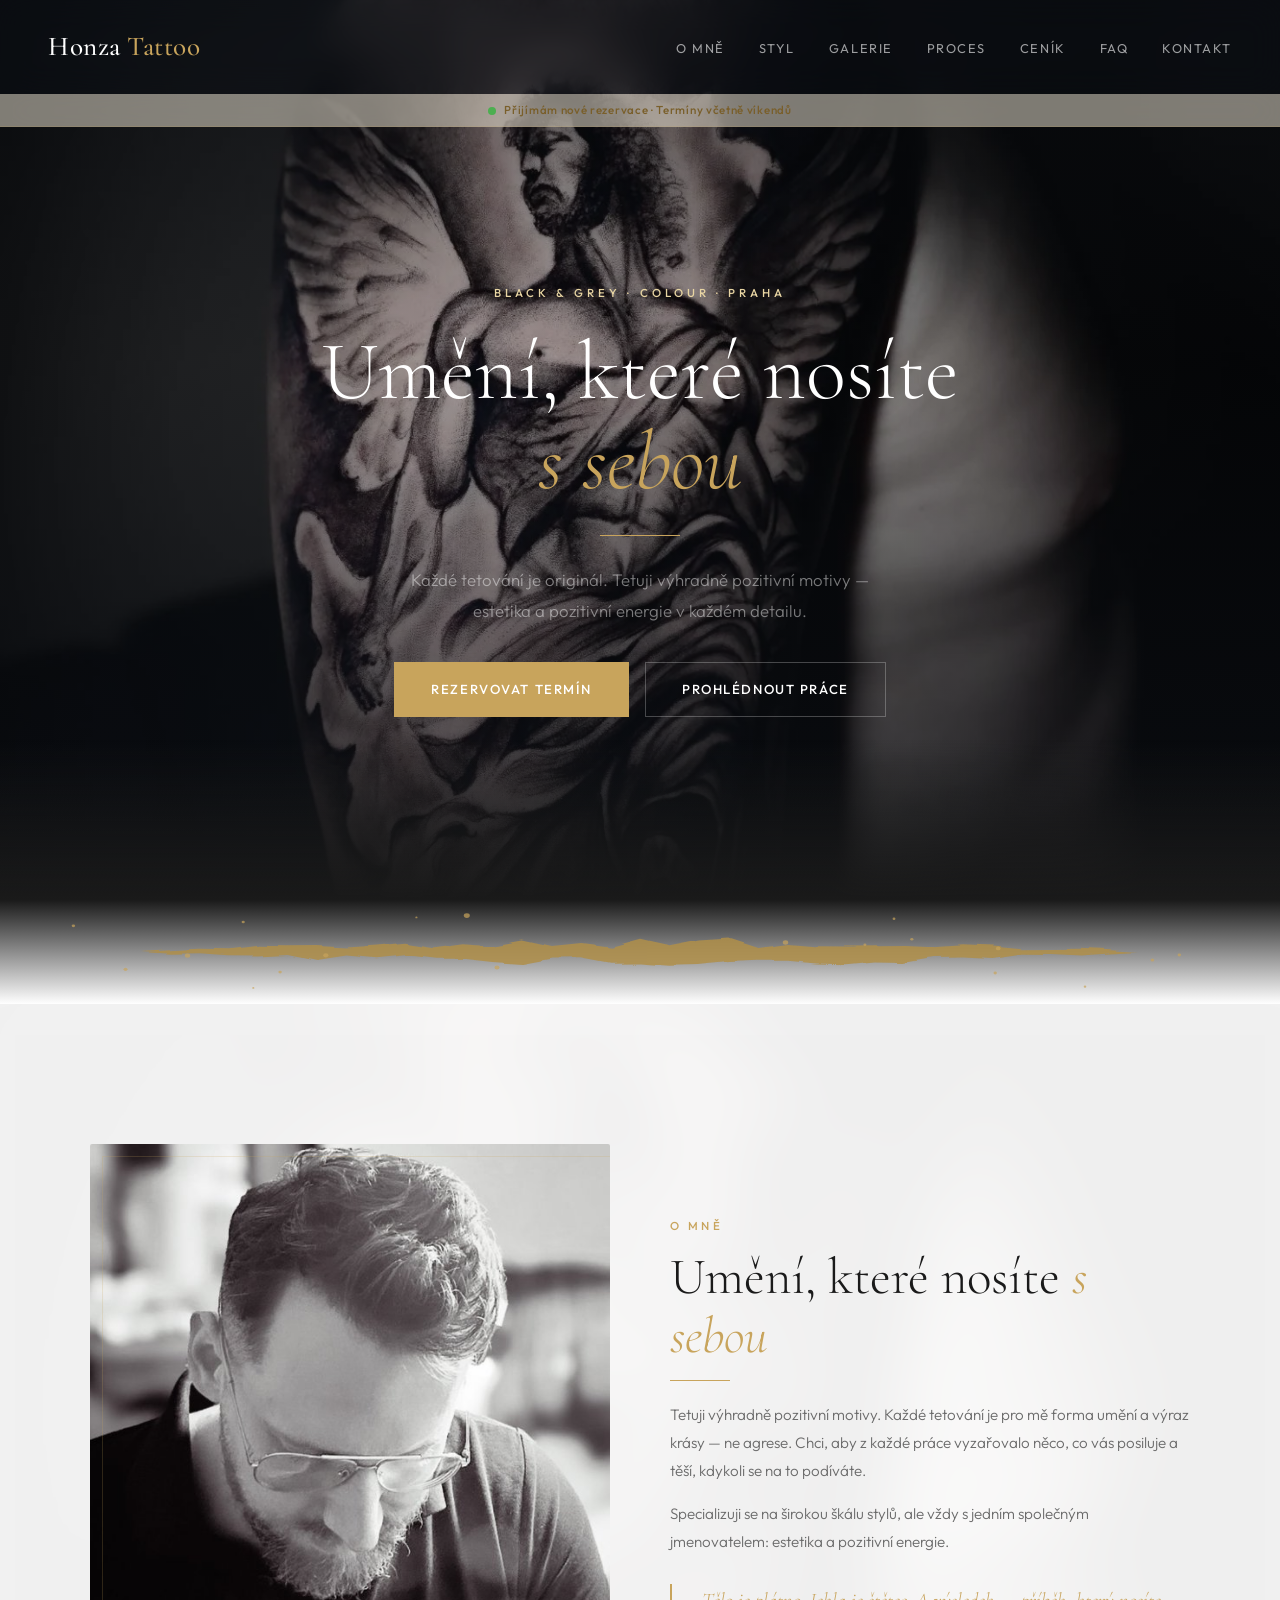
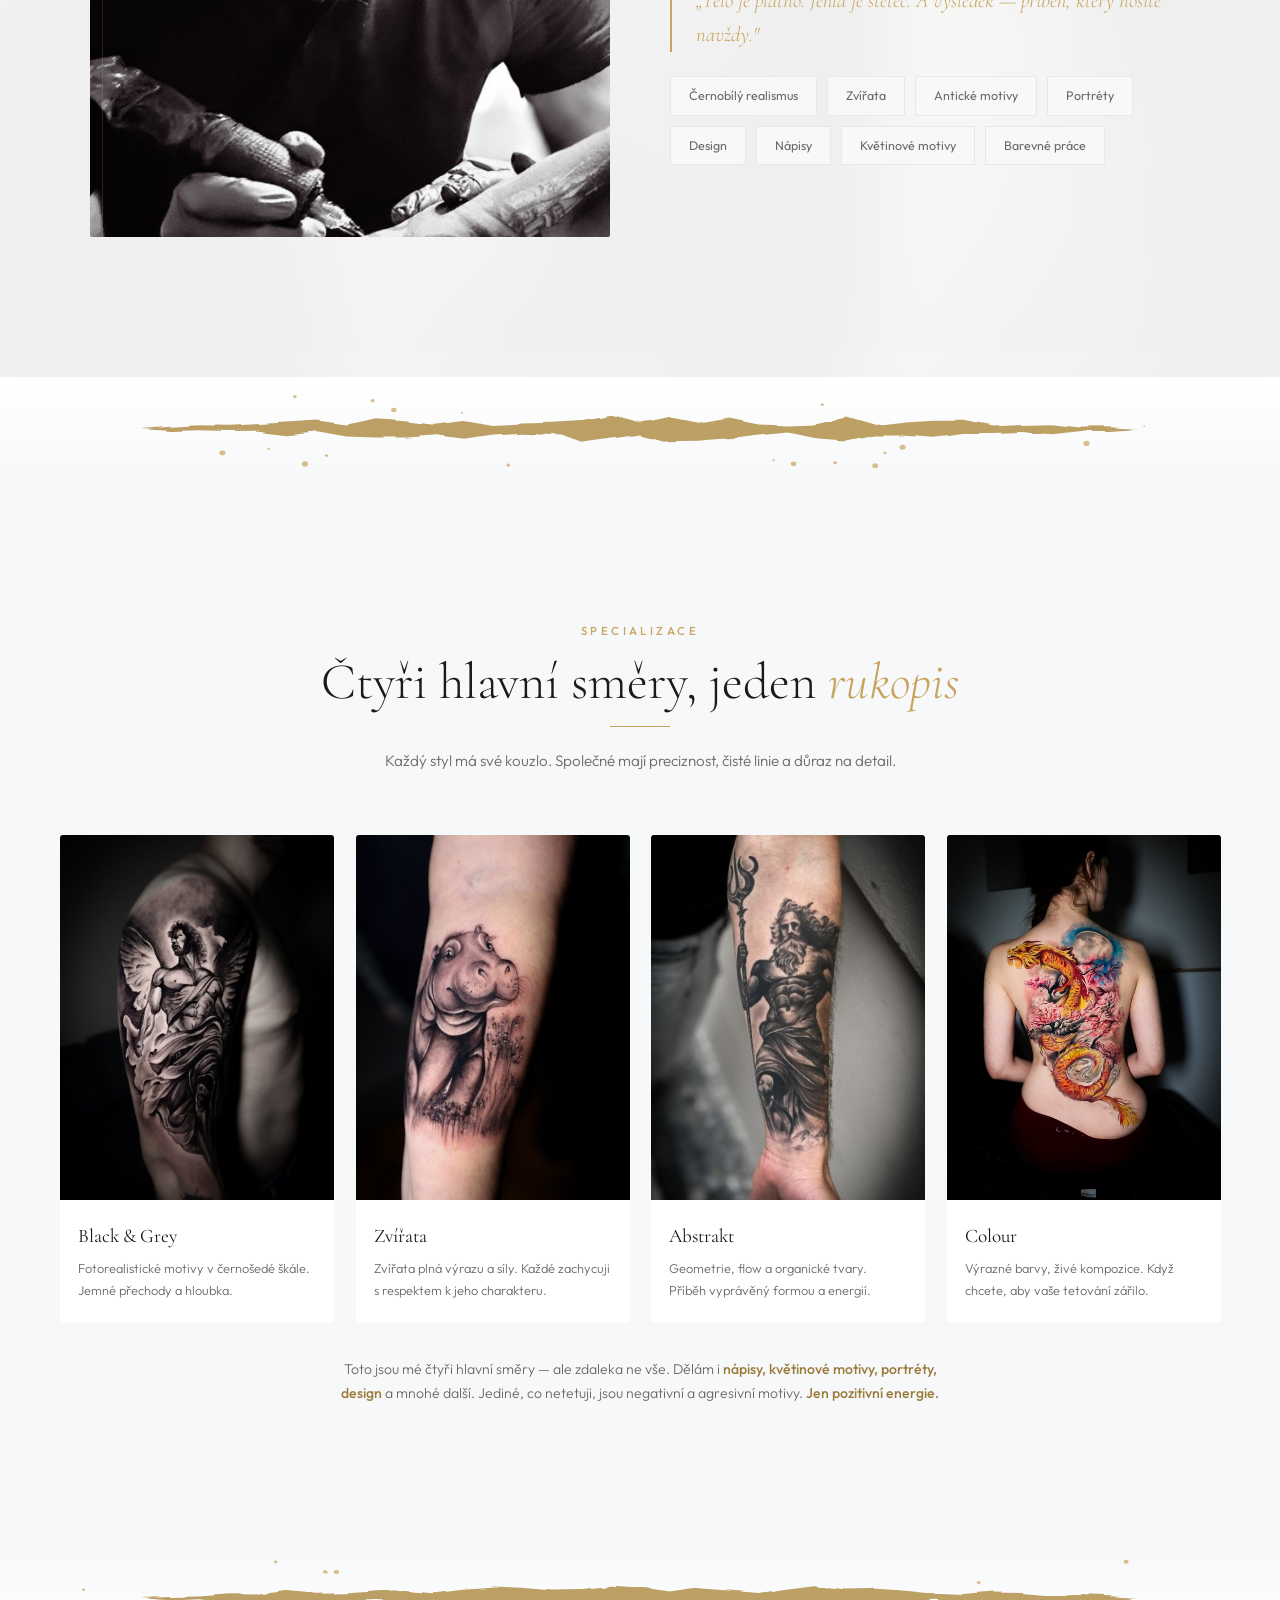
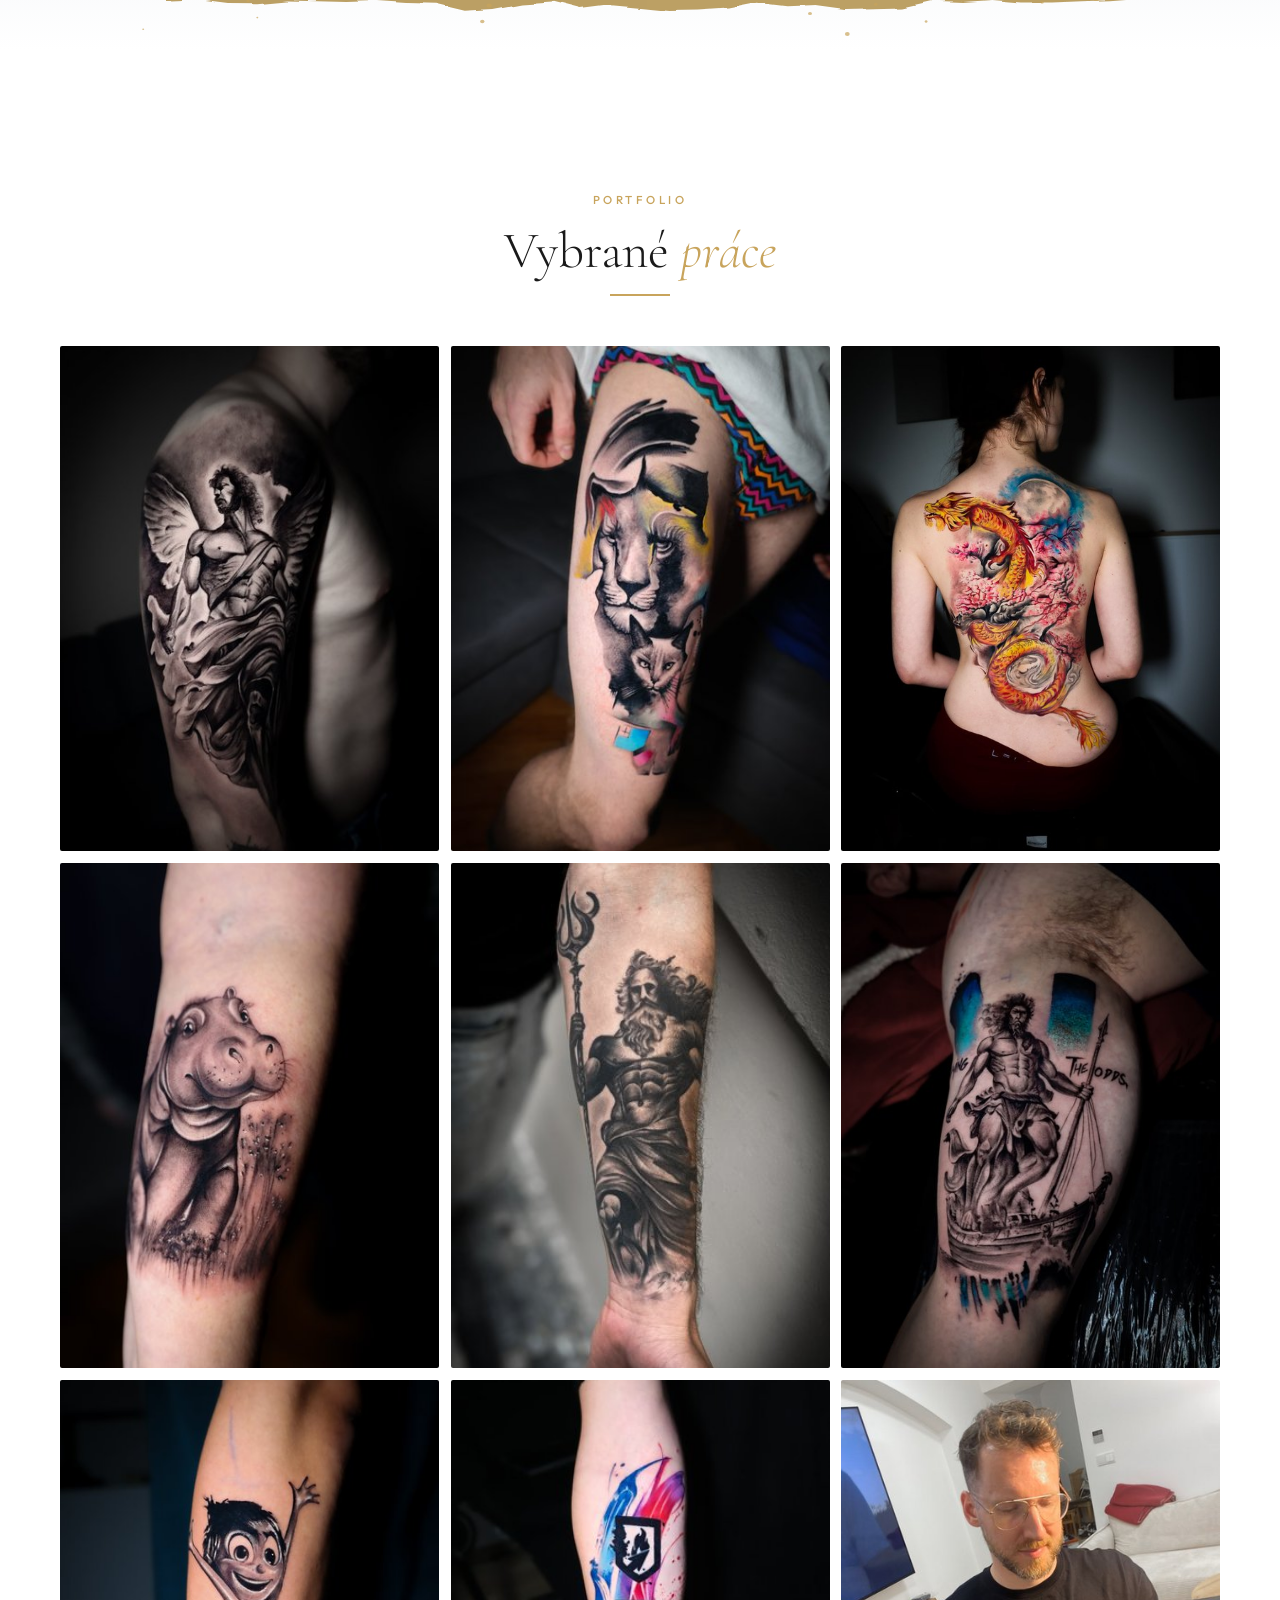
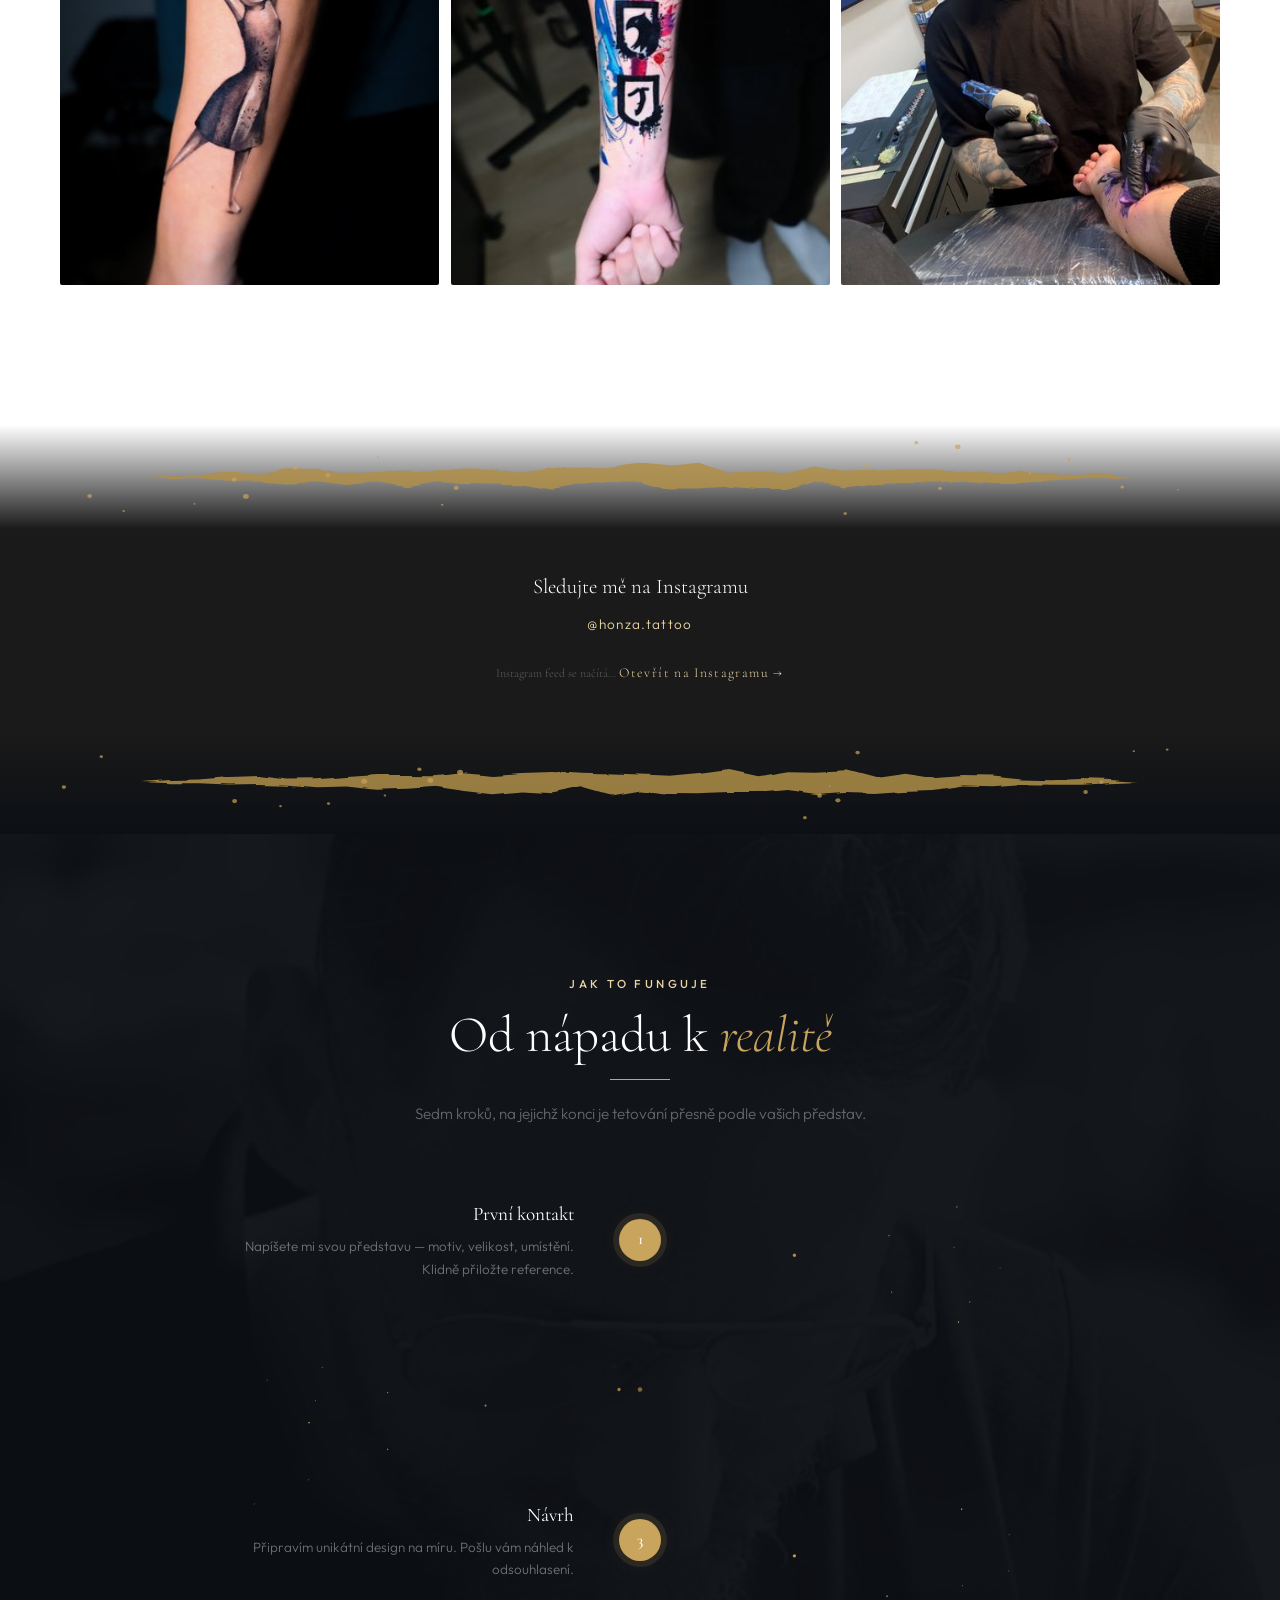
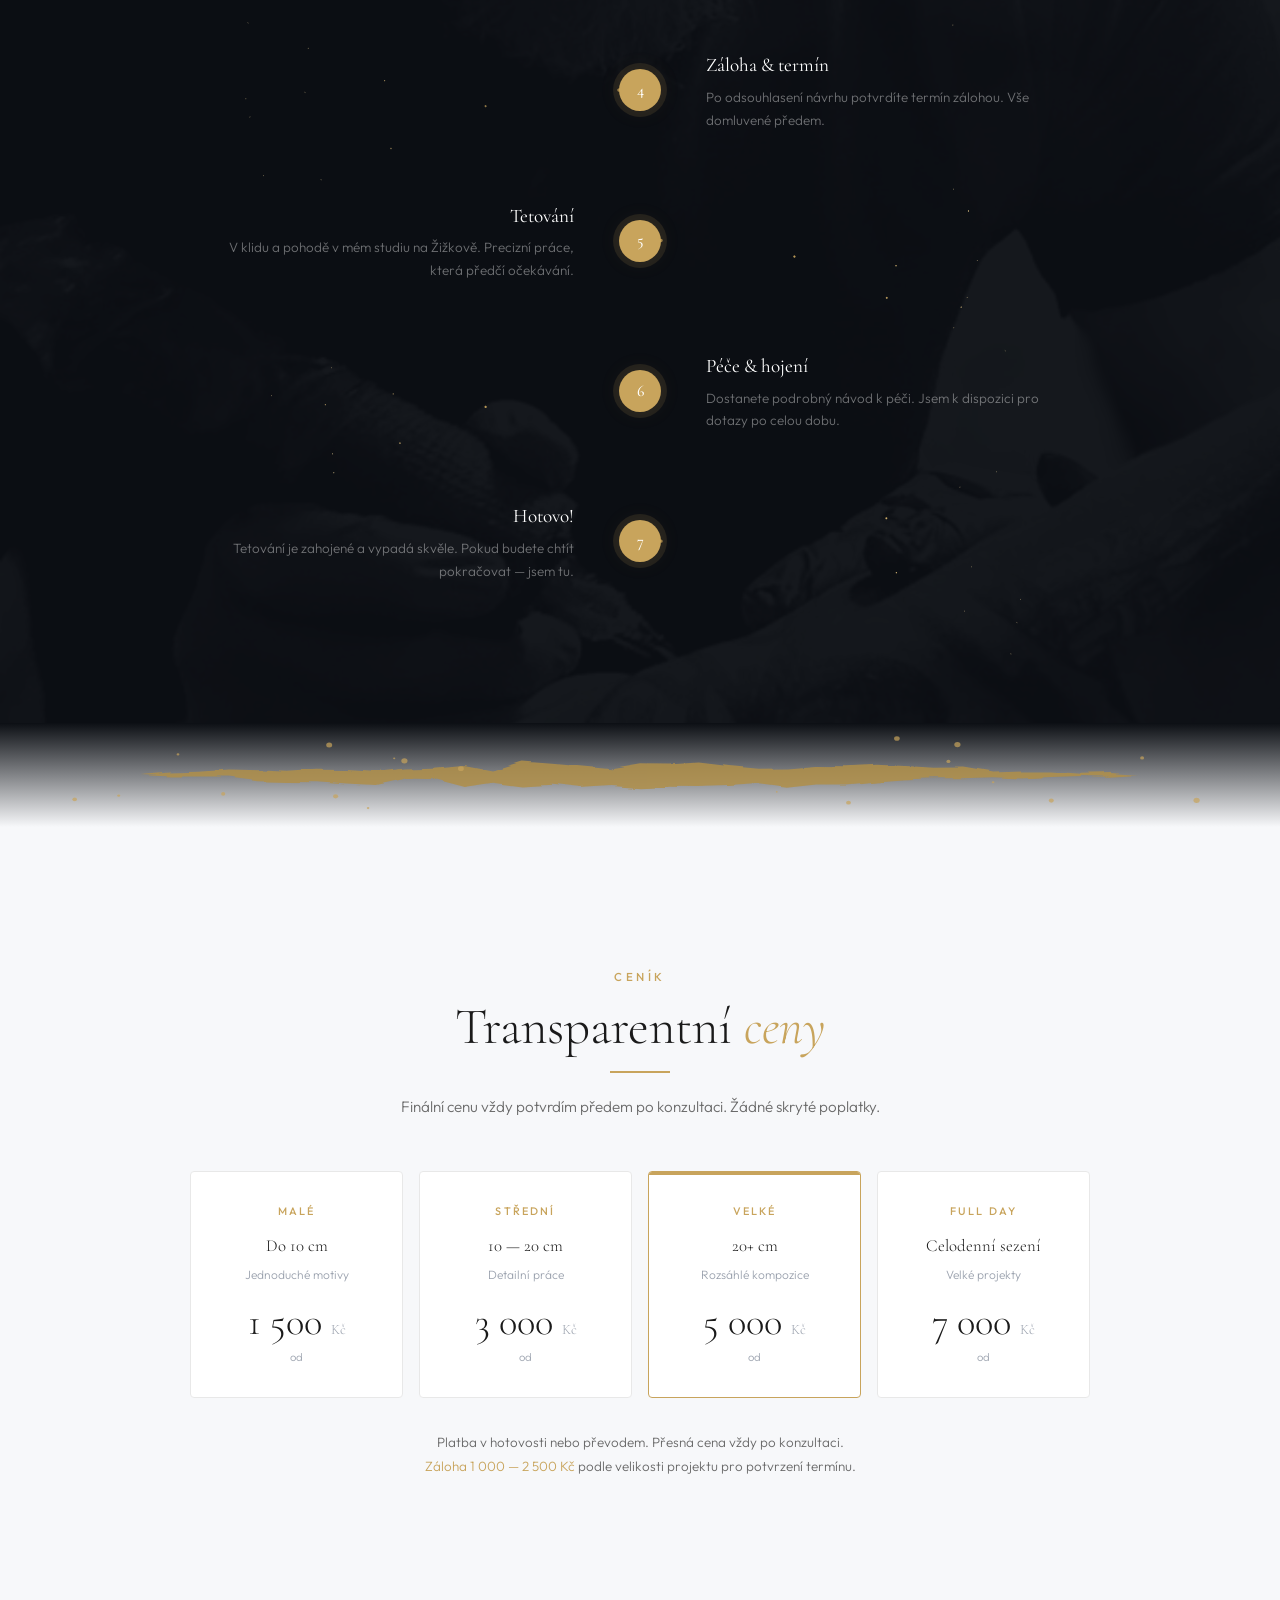
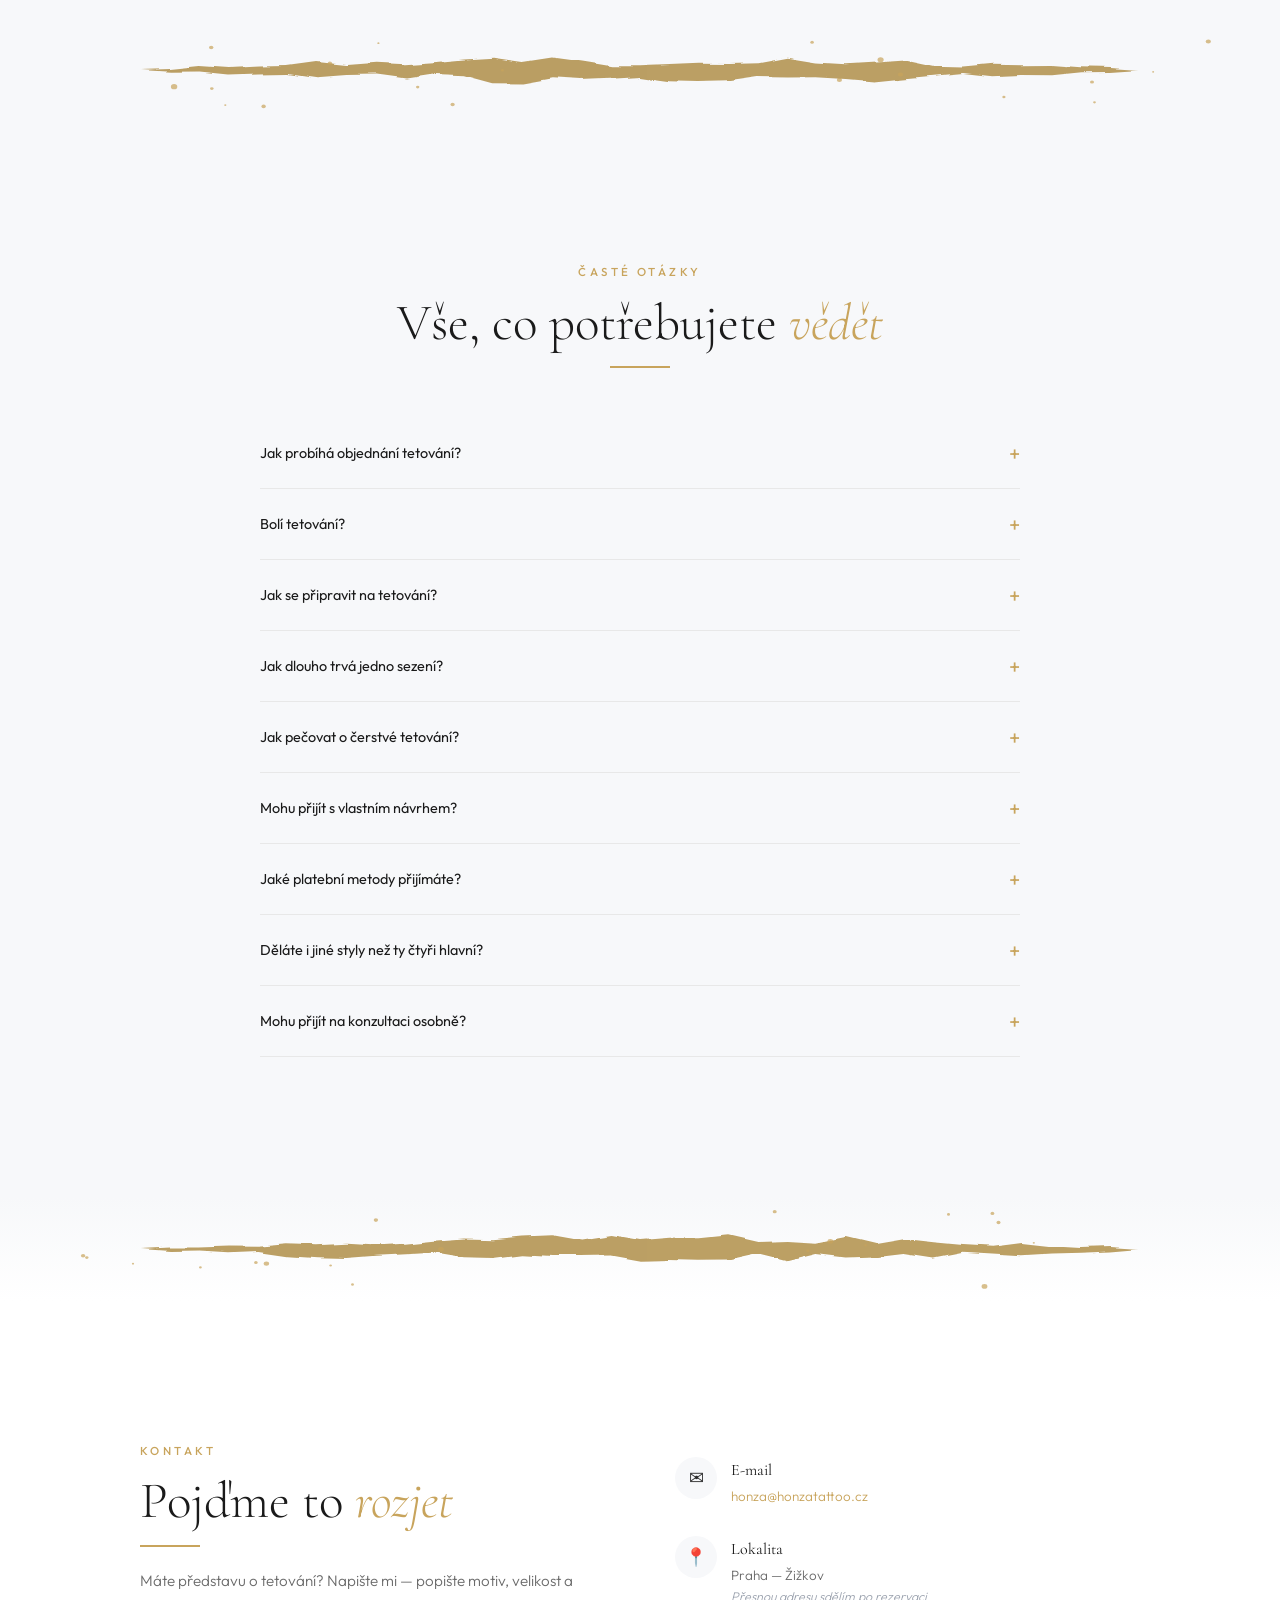
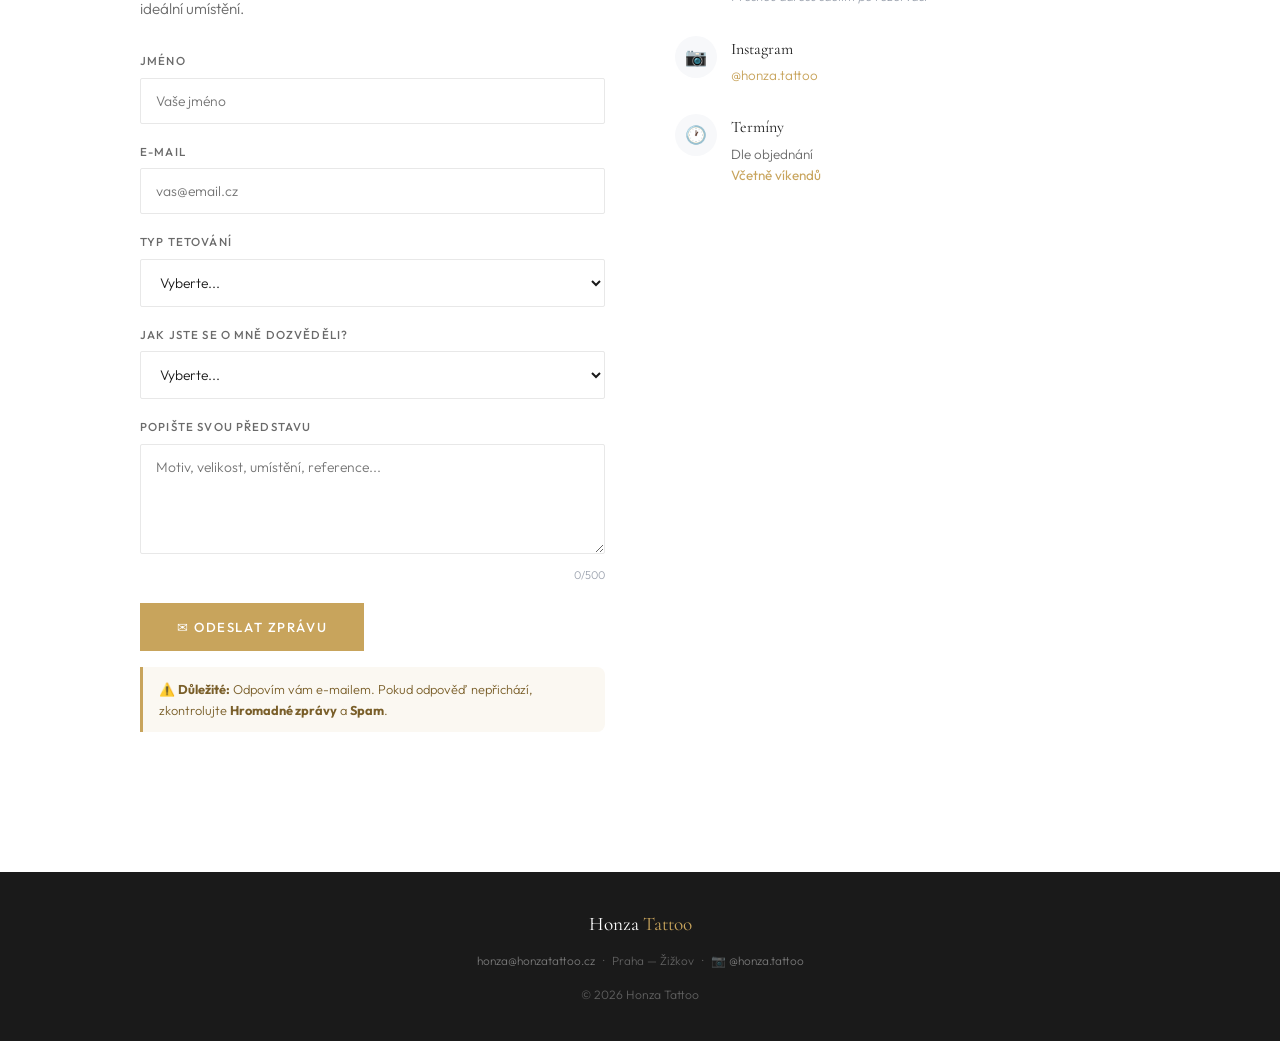
==== commit 16902751: "Skrýt sekci Reference (v nav i na stránce), kód zachován v komentáři pro pozdější obnovu" ====
--- a/index.html
+++ b/index.html
@@ -386,14 +386,14 @@
 <li><a href="#gallery">Galerie</a></li>
 <li><a href="#process">Proces</a></li>
 <li><a href="#pricing">Ceník</a></li>
-<li><a href="#reviews">Reference</a></li>
+<!-- <li><a href="#reviews">Reference</a></li> -->
 <li><a href="#faq">FAQ</a></li>
 <li><a href="#contact">Kontakt</a></li>
 </ul>
 <button class="hb" id="hb"><span></span><span></span><span></span></button>
 </nav>
 <div class="mm" id="mm">
-<a href="#about" onclick="cm()">O mně</a><a href="#styles" onclick="cm()">Styl</a><a href="#gallery" onclick="cm()">Galerie</a><a href="#process" onclick="cm()">Proces</a><a href="#pricing" onclick="cm()">Ceník</a><a href="#reviews" onclick="cm()">Reference</a><a href="#faq" onclick="cm()">FAQ</a><a href="#contact" onclick="cm()">Kontakt</a>
+<a href="#about" onclick="cm()">O mně</a><a href="#styles" onclick="cm()">Styl</a><a href="#gallery" onclick="cm()">Galerie</a><a href="#process" onclick="cm()">Proces</a><a href="#pricing" onclick="cm()">Ceník</a><!-- <a href="#reviews" onclick="cm()">Reference</a> --><a href="#faq" onclick="cm()">FAQ</a><a href="#contact" onclick="cm()">Kontakt</a>
 </div>
 
 <!-- HERO -->
@@ -545,9 +545,17 @@
 </section>
 
 <!-- text z puvodni marquee (nepouziva se): 100% spokojených klientů ✦ Individuální přístup ✦ Profesionální péče ✦ Přátelská atmosféra ✦ -->
+<div class="sep" style="--from:#F7F8FA;--to:#F7F8FA"></div>
+
+<!-- ============================================================
+     SEKCE "REFERENCE" — DOČASNĚ SKRYTA (2026-08-27, na přání Honzy)
+     Pro obnovení: odkomentuj tento blok a vrať zpět oba separátory
+     (--from:#F7F8FA;--to:#fff a --from:#fff;--to:#F7F8FA) místo
+     jednoho spojovacího separátoru výše. Odkomentuj i odkazy
+     "Reference" v desktop nav (<li>) a mobilním menu (<a>) o pár
+     řádků výš v souboru.
 <div class="sep" style="--from:#F7F8FA;--to:#fff"></div>
 
-<!-- REVIEWS -->
 <section class="reviews" id="reviews">
 <div class="reviews-header">
 <div class="stg rv">Reference</div>
@@ -566,11 +574,12 @@
 <div class="rev-nav"><button id="rev-prev">&#8249;</button><button id="rev-next">&#8250;</button></div>
 </section>
 
-<!-- REVIEW OVERLAY -->
 <div class="rev-overlay" id="rev-overlay"><div class="rev-overlay-card"><button class="ro-close" id="ro-close">&times;</button><div class="ro-stars">★★★★★</div><p class="ro-text" id="ro-text"></p><div class="ro-name" id="ro-name"></div><div class="ro-service" id="ro-service"></div><div class="ro-nav"><button id="ro-prev">&#8249;</button><button id="ro-next">&#8250;</button></div><div class="ro-counter" id="ro-counter"></div></div></div>
 
+<div class="sep" style="--from:#fff;--to:#F7F8FA"></div>
+============================================================ -->
+
 <!-- text z puvodni marquee (nepouziva se): Odpovědi na vaše otázky ✦ Péče o tetování ✦ Příprava na sezení ✦ Platba & záloha ✦ Konzultace zdarma ✦ -->
-<div class="sep" style="--from:#fff;--to:#F7F8FA"></div>
 
 <!-- FAQ - 9 items -->
 <section class="faq" id="faq">
@@ -993,24 +1002,27 @@
 lb.addEventListener('touchstart',function(e){if(e.target.closest('.lightbox-close,.lightbox-arrow'))return;ltx=e.changedTouches[0].clientX;lsw=true},{passive:true});
 lb.addEventListener('touchend',function(e){if(!lsw)return;lsw=false;var d=e.changedTouches[0].clientX-ltx;if(Math.abs(d)>50)showLB(d<0?(lC+1)%lG.length:(lC-1+lG.length)%lG.length)},{passive:true});
 
-/* REVIEWS */
+/* REVIEWS \u2014 sekce "Reference" je do\u010Dasn\u011B skryt\u00E1 v HTML v\u00FD\u0161e, tyto
+   prvky proto v DOM nejsou; cel\u00FD blok je zagardovan\u00FD p\u0159es if(revOv)
+   tak, aby nic nespadlo. Vr\u00E1t\u00ED se s\u00E1m do provozu, jakmile se sekce
+   v HTML odkomentuje. */
 var revTrack=document.getElementById('rev-track'),revPrev=document.getElementById('rev-prev'),revNext=document.getElementById('rev-next');
 if(revTrack){revNext.addEventListener('click',function(){revTrack.scrollBy({left:320,behavior:'smooth'})});revPrev.addEventListener('click',function(){revTrack.scrollBy({left:-320,behavior:'smooth'})})}
 var revCards=Array.from(document.querySelectorAll('.rev-card')),revOv=document.getElementById('rev-overlay'),roText=document.getElementById('ro-text'),roName=document.getElementById('ro-name'),roService=document.getElementById('ro-service'),roClose=document.getElementById('ro-close'),roPrev=document.getElementById('ro-prev'),roNext=document.getElementById('ro-next'),roCounter=document.getElementById('ro-counter');
 var rC=0;
-function showRev(i){if(i<0||i>=revCards.length)return;rC=i;var c=revCards[i];roText.textContent='\u201E'+c.getAttribute('data-text')+'\u201C';roName.textContent=c.getAttribute('data-name');roService.textContent=c.getAttribute('data-service');roCounter.textContent=(i+1)+' / '+revCards.length;revOv.classList.add('active');document.body.style.overflow='hidden'}
-revCards.forEach(function(c,i){c.addEventListener('click',function(){showRev(i)})});
-function closeRev(){revOv.classList.remove('active');document.body.style.overflow=''}
+function showRev(i){if(!revOv||i<0||i>=revCards.length)return;rC=i;var c=revCards[i];roText.textContent='\u201E'+c.getAttribute('data-text')+'\u201C';roName.textContent=c.getAttribute('data-name');roService.textContent=c.getAttribute('data-service');roCounter.textContent=(i+1)+' / '+revCards.length;revOv.classList.add('active');document.body.style.overflow='hidden'}
+function closeRev(){if(!revOv)return;revOv.classList.remove('active');document.body.style.overflow=''}
+if(revOv){revCards.forEach(function(c,i){c.addEventListener('click',function(){showRev(i)})});
 roClose.addEventListener('click',function(e){e.stopPropagation();closeRev()});
 revOv.addEventListener('click',function(e){if(e.target===revOv)closeRev()});
 roPrev.addEventListener('click',function(e){e.stopPropagation();showRev((rC-1+revCards.length)%revCards.length)});
-roNext.addEventListener('click',function(e){e.stopPropagation();showRev((rC+1)%revCards.length)});
+roNext.addEventListener('click',function(e){e.stopPropagation();showRev((rC+1)%revCards.length)})}
 
 /* KEYBOARD */
 document.addEventListener('keydown',function(e){
 if(e.key==='Escape'){closeLB();closeRev();var fo=document.getElementById('form-ov');if(fo&&fo.classList.contains('active')){fo.classList.remove('active');document.body.style.overflow=''}}
 if(lb.classList.contains('active')){if(e.key==='ArrowRight')showLB((lC+1)%lG.length);if(e.key==='ArrowLeft')showLB((lC-1+lG.length)%lG.length)}
-if(revOv.classList.contains('active')){if(e.key==='ArrowRight')showRev((rC+1)%revCards.length);if(e.key==='ArrowLeft')showRev((rC-1+revCards.length)%revCards.length)}
+if(revOv&&revOv.classList.contains('active')){if(e.key==='ArrowRight')showRev((rC+1)%revCards.length);if(e.key==='ArrowLeft')showRev((rC-1+revCards.length)%revCards.length)}
 });
 
 /* CHAR COUNTER */
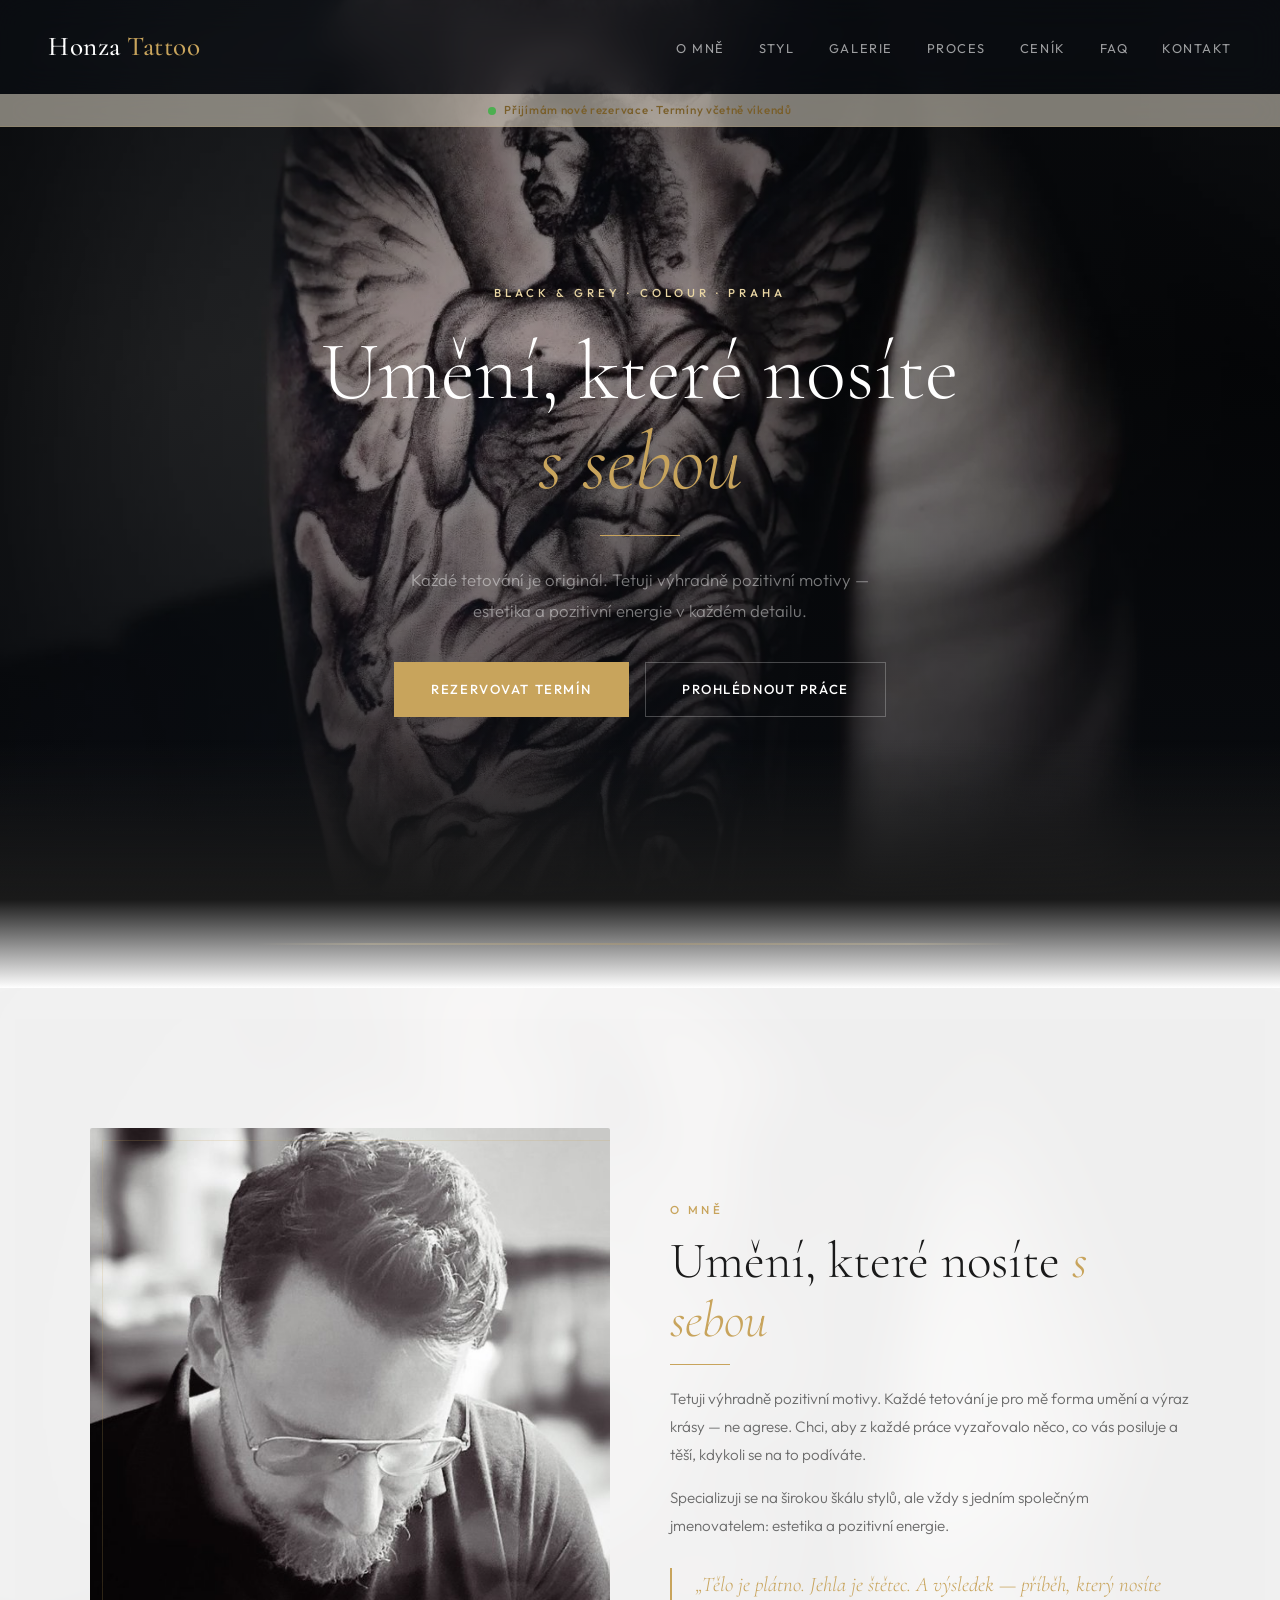
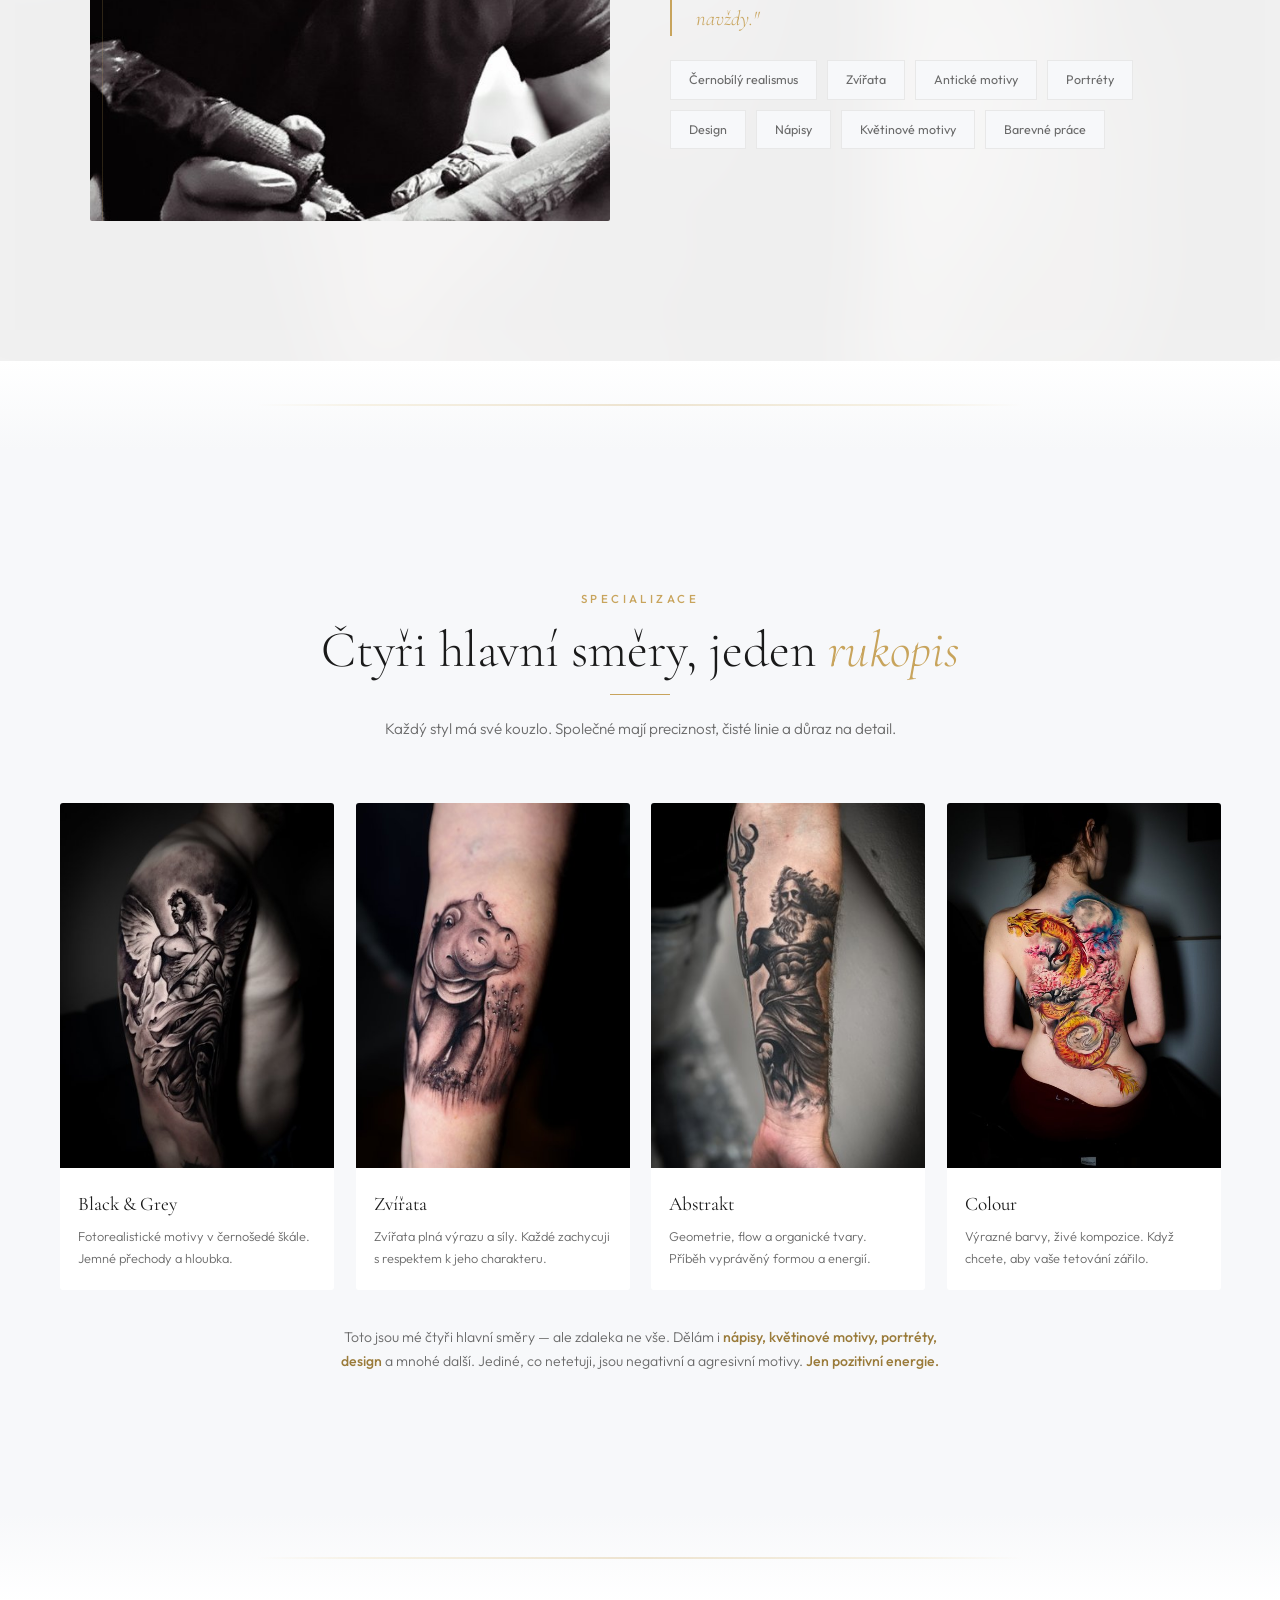
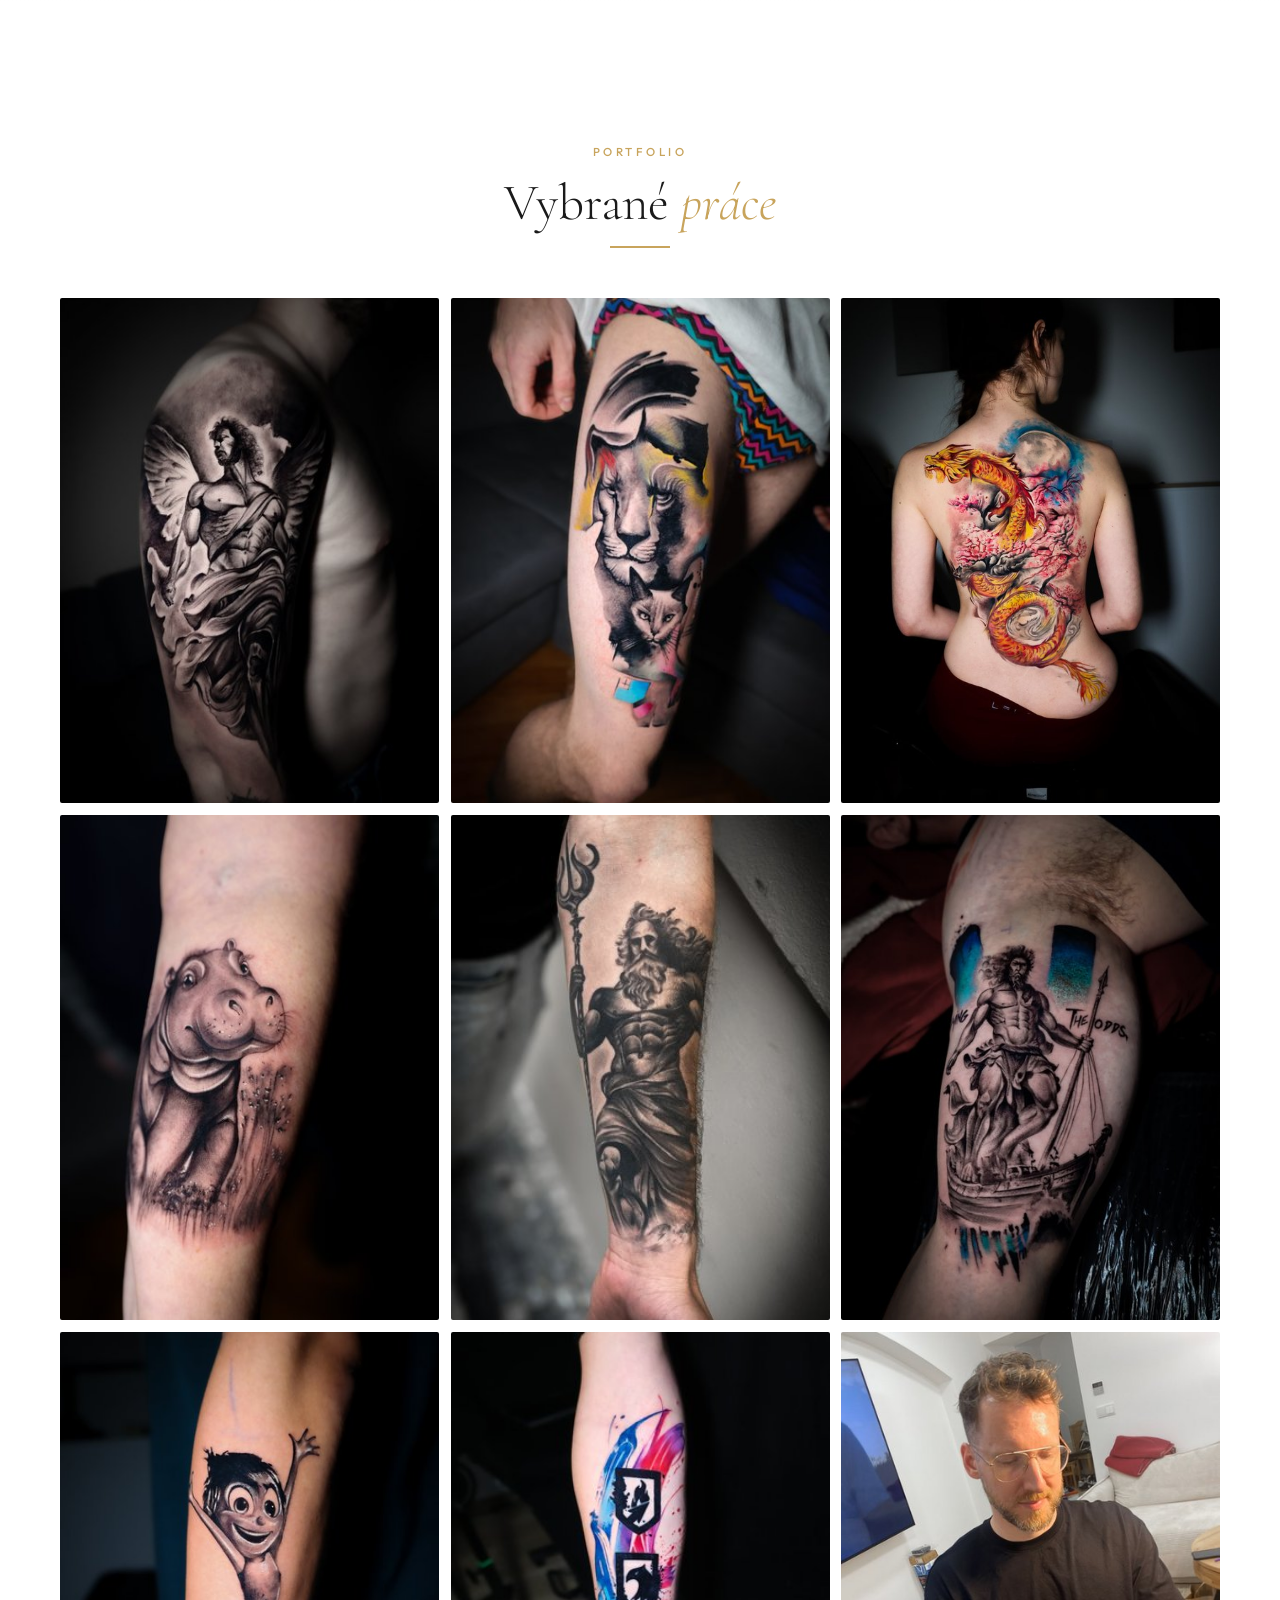
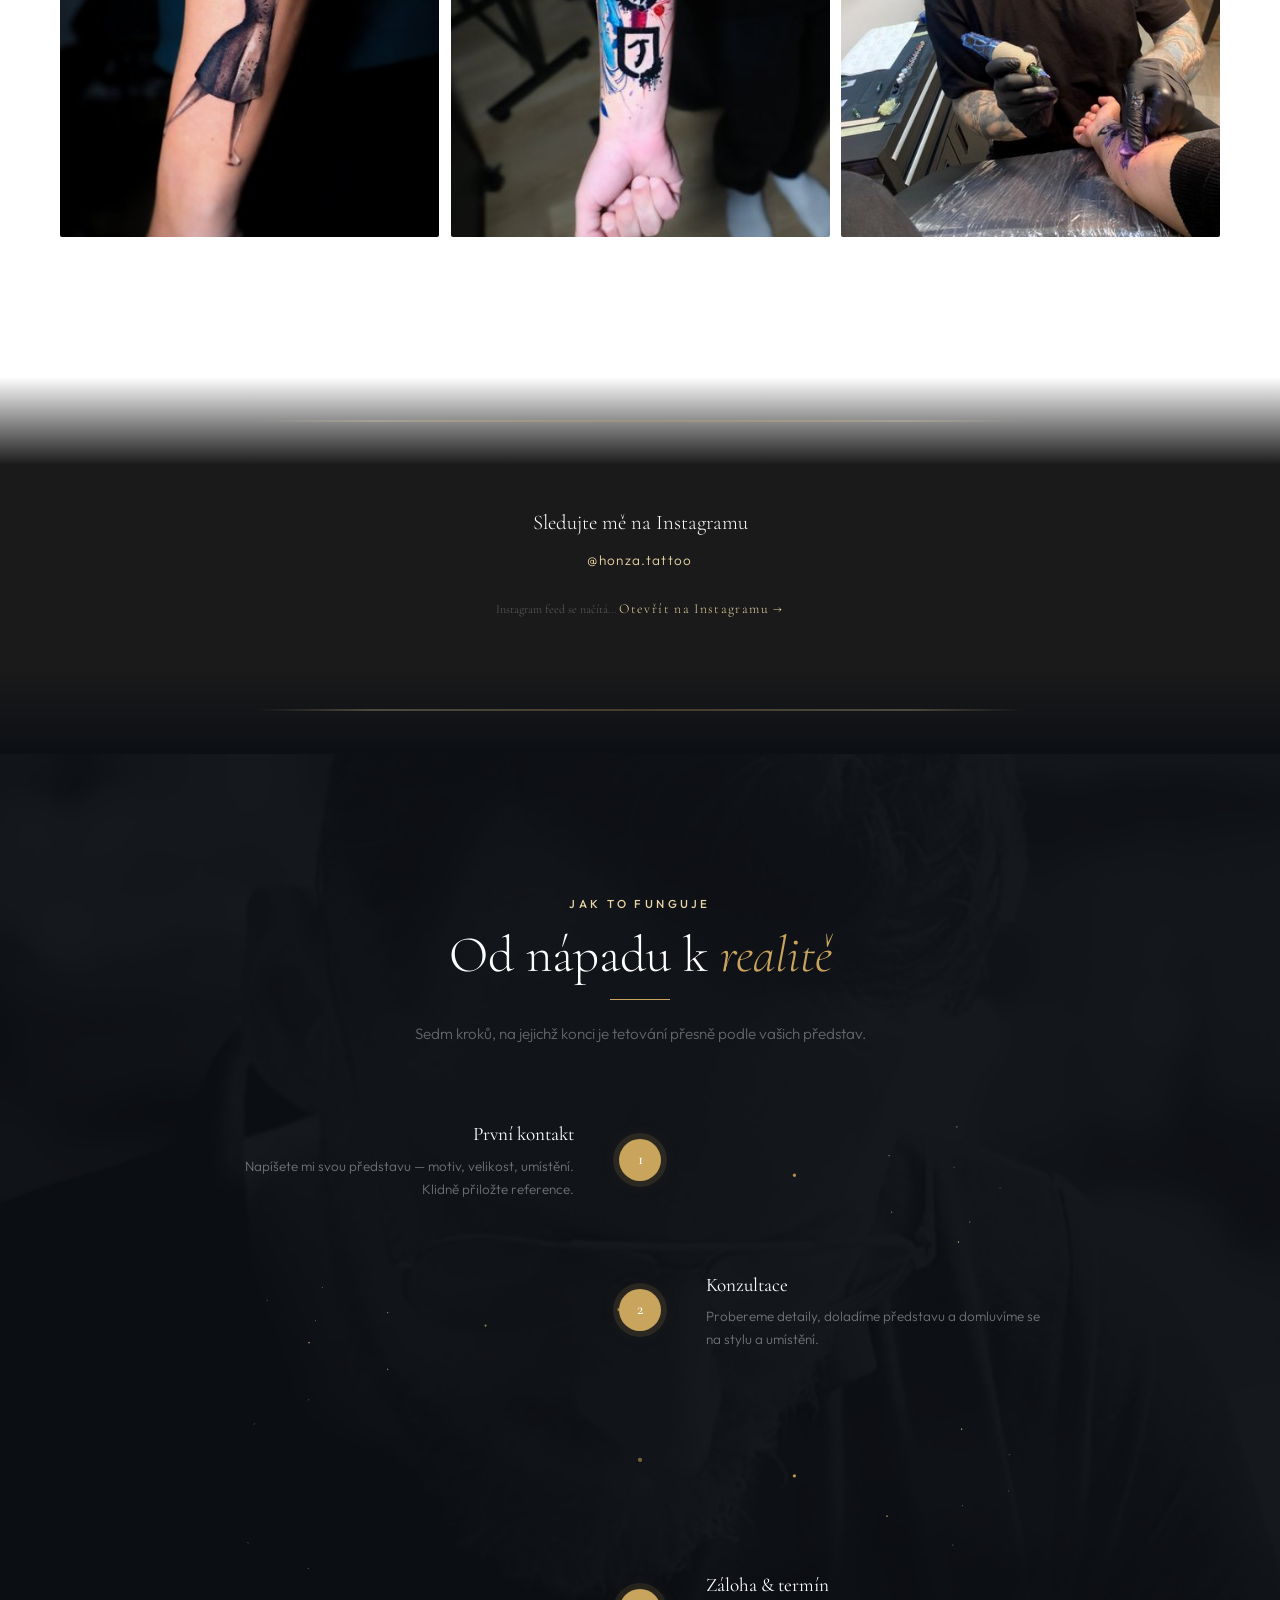
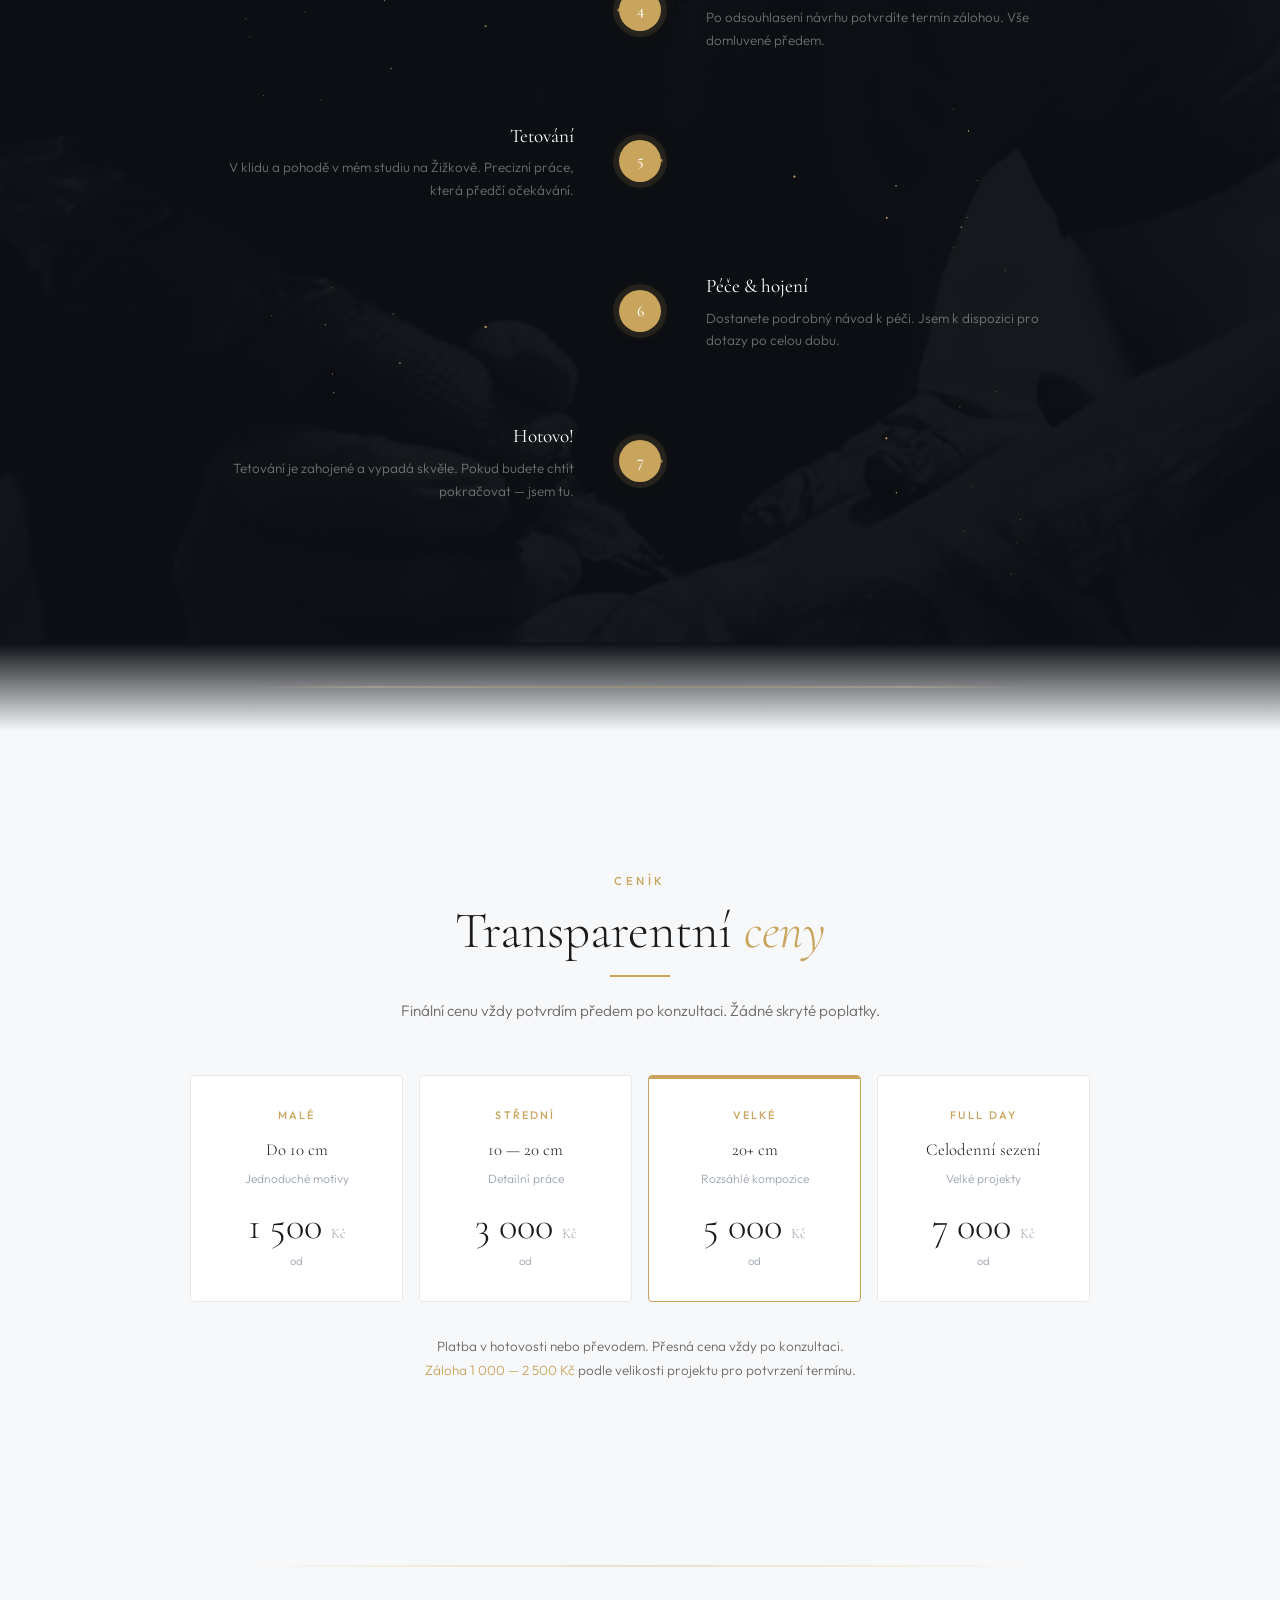
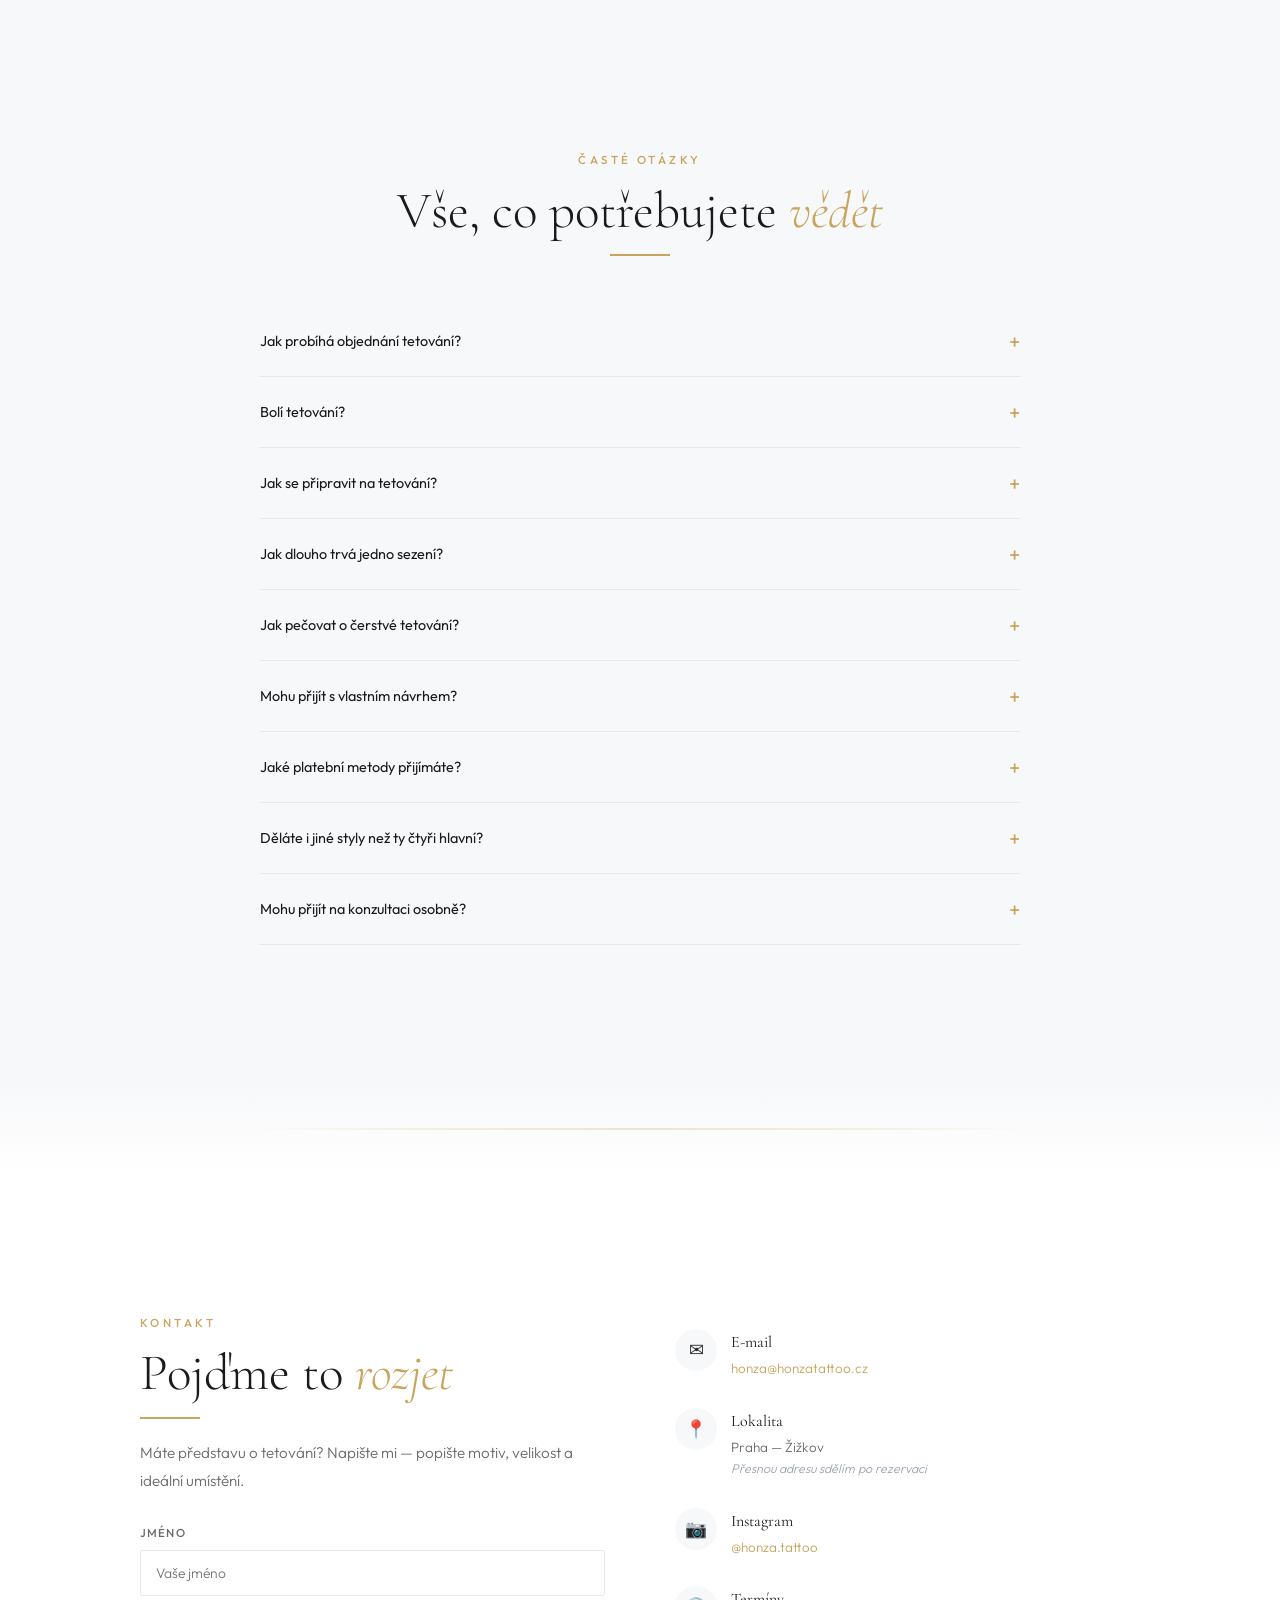
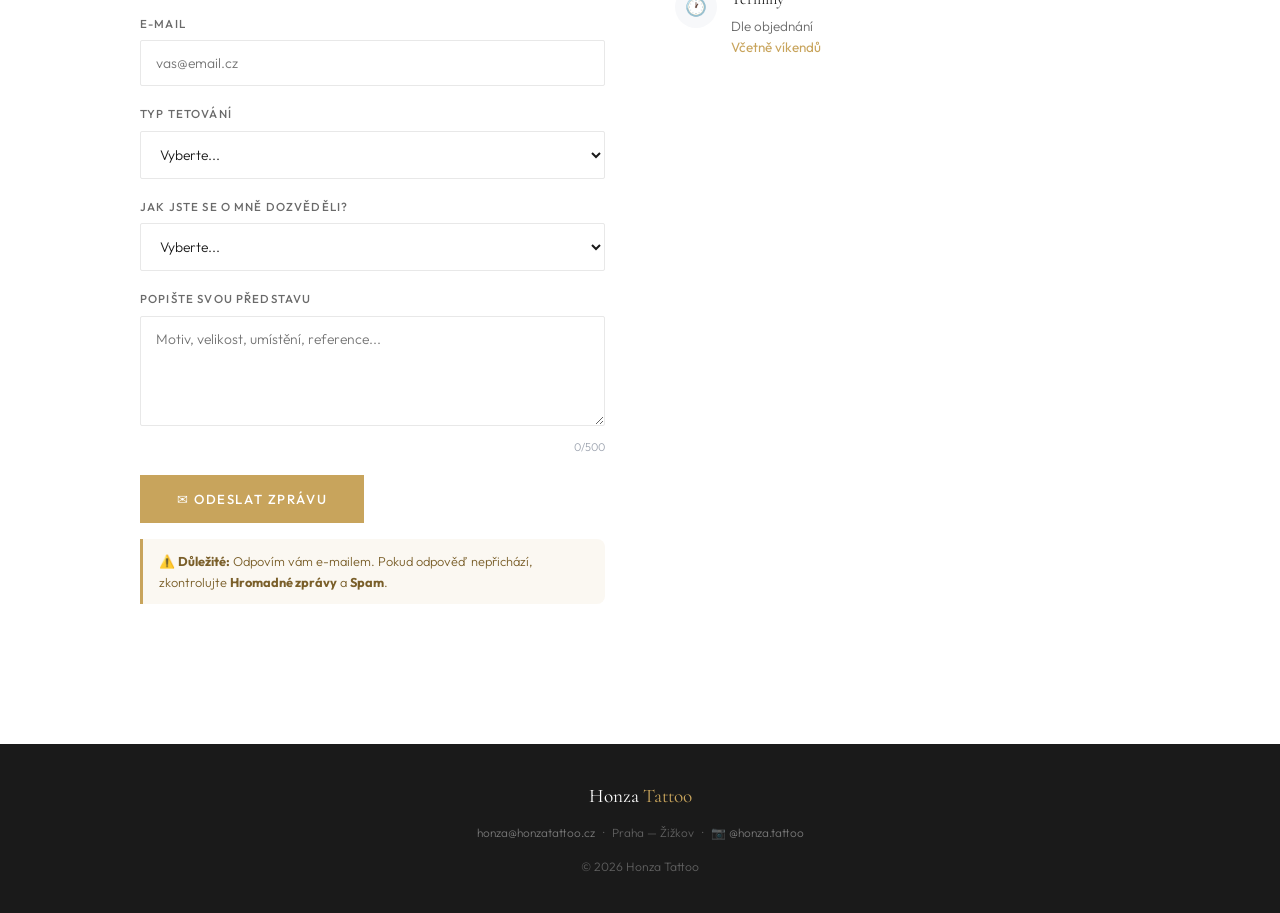
==== commit c3b77e9e: "Nahradit inkoustové separátory čistým gradientovým přechodem se zlatou linkou" ====
--- a/index.html
+++ b/index.html
@@ -115,17 +115,12 @@
 .btn-dark{background:var(--charcoal);color:var(--white);border:1.5px solid var(--charcoal)}
 .btn-dark:hover{background:#333;transform:translateY(-2px);box-shadow:0 8px 30px rgba(0,0,0,.2)}
 
-/* SEPARATOR - inkoustova smouha + plynuly prechod barev mezi sekcemi */
-.sep{position:relative;overflow:hidden;line-height:0;height:104px;--ink:#B08F49;--drop:#C8A45C;background:linear-gradient(180deg,var(--from,#1A1A1A) 0%,var(--to,#fff) 100%)}
-.sep svg{display:block;width:100%;height:100%}
-.sep .ink{fill:var(--ink);transform-box:view-box;transform-origin:50% 50%;transform:scaleX(.04);opacity:0}
-.sep.in .ink{animation:inkSpread 1.15s cubic-bezier(.22,1,.36,1) forwards}
-@keyframes inkSpread{0%{transform:scaleX(.04);opacity:0}22%{opacity:.85}100%{transform:scaleX(1);opacity:.85}}
-.sep .drop{fill:var(--drop);opacity:0}
-.sep.in .drop{animation:dropIn .5s ease var(--dd,0s) forwards}
-@keyframes dropIn{from{opacity:0;transform:scale(.4)}to{opacity:.7;transform:scale(1)}}
-@media(prefers-reduced-motion:reduce){.sep .ink{transform:none;opacity:.85}.sep .drop{opacity:.7}.sep.in .ink,.sep.in .drop{animation:none}}
-@media(max-width:768px){.sep{height:68px}}
+/* SEPARATOR - plynuly gradientovy prechod barev mezi sekcemi + jemna zlata linka */
+.sep{position:relative;overflow:hidden;line-height:0;height:88px;background:linear-gradient(180deg,var(--from,#1A1A1A) 0%,var(--to,#fff) 100%)}
+.sep::before{content:'';position:absolute;top:50%;left:50%;width:0;height:1px;background:linear-gradient(90deg,transparent,var(--gold-light) 15%,var(--gold) 50%,var(--gold-light) 85%,transparent);transform:translate(-50%,-50%);opacity:0;transition:width 1.3s cubic-bezier(.22,1,.36,1),opacity .8s ease}
+.sep.in::before{width:60%;opacity:.55}
+@media(prefers-reduced-motion:reduce){.sep::before{transition:none;width:60%;opacity:.55}}
+@media(max-width:768px){.sep{height:56px}.sep.in::before{width:78%}}
 
 /* SECTION HELPERS */
 .stg{font-size:.72rem;font-weight:500;letter-spacing:.3em;text-transform:uppercase;color:var(--gold);margin-bottom:12px}
@@ -680,94 +675,16 @@
 /* SMOOTH SCROLL */
 document.querySelectorAll('a[href^="#"]').forEach(function(a){a.addEventListener('click',function(e){e.preventDefault();var t=document.querySelector(this.getAttribute('href'));if(t)t.scrollIntoView({behavior:'smooth',block:'start'})})});
 
-/* SEPARATOR - inkoustova smouha, generovana podle skutecne sirky */
+/* SEPARATOR - jemna zlata linka se rozestre pri prijezdu do zorneho pole */
 (function(){
 var seps=document.querySelectorAll('.sep');
 if(!seps.length)return;
-var NS='http://www.w3.org/2000/svg';
-
-/* jeden sdileny filtr pro roztrepany okraj inkoustu */
-var defsSvg=document.createElementNS(NS,'svg');
-defsSvg.setAttribute('width','0');
-defsSvg.setAttribute('height','0');
-defsSvg.setAttribute('aria-hidden','true');
-defsSvg.style.position='absolute';
-defsSvg.innerHTML='<defs><filter id="sepInk" x="-12%" y="-45%" width="124%" height="190%"><feTurbulence type="fractalNoise" baseFrequency="0.02 0.055" numOctaves="2" seed="5" result="n"/><feDisplacementMap in="SourceGraphic" in2="n" scale="7" xChannelSelector="R" yChannelSelector="G"/></filter></defs>';
-document.body.appendChild(defsSvg);
-
-function f(v){return Math.round(v*10)/10}
-
-function draw(sep,idx){
-  var W=sep.offsetWidth,H=sep.offsetHeight;
-  if(!W||!H)return;
-  var seed=9176+idx*7919;
-  function rnd(){seed=(seed*1664525+1013904223)%4294967296;return seed/4294967296}
-
-  while(sep.firstChild)sep.removeChild(sep.firstChild);
-  var svg=document.createElementNS(NS,'svg');
-  svg.setAttribute('viewBox','0 0 '+f(W)+' '+f(H));
-  svg.setAttribute('aria-hidden','true');
-  sep.appendChild(svg);
-
-  /* smouha: horni a dolni okraj s obalkou, ktera se ke koncum zuzuje */
-  var span=W*0.78,x0=(W-span)/2,cy=H/2,N=34,top='',bot='',i,t,x,env,a;
-  for(i=0;i<=N;i++){
-    t=i/N;x=x0+t*span;env=Math.pow(Math.sin(Math.PI*t),0.75);
-    a=(0.035+rnd()*0.105)*H*env;
-    top+=(i?' L ':'M ')+f(x)+' '+f(cy-a);
-  }
-  for(i=N;i>=0;i--){
-    t=i/N;x=x0+t*span;env=Math.pow(Math.sin(Math.PI*t),0.75);
-    a=(0.035+rnd()*0.105)*H*env;
-    bot+=' L '+f(x)+' '+f(cy+a);
-  }
-  var g=document.createElementNS(NS,'g');
-  g.setAttribute('class','ink');
-  g.setAttribute('filter','url(#sepInk)');
-  var blob=document.createElementNS(NS,'path');
-  blob.setAttribute('d',top+bot+' Z');
-  g.appendChild(blob);
-  svg.appendChild(g);
-
-  /* kapky - razene od stredu ven, aby odletavaly postupne */
-  var drops=[],nd=Math.round(W/95)+6;
-  for(i=0;i<nd;i++){
-    var side=(i%2)?1:-1,dist=0.1+rnd()*0.36;
-    drops.push({x:W/2+side*dist*W,y:cy+(rnd()-0.5)*H*0.72,r:0.9+rnd()*2.3,k:dist});
-  }
-  drops.sort(function(p,q){return p.k-q.k});
-  for(i=0;i<drops.length;i++){
-    var d=drops[i],e=document.createElementNS(NS,'ellipse');
-    e.setAttribute('class','drop');
-    e.setAttribute('cx',f(d.x));e.setAttribute('cy',f(d.y));
-    e.setAttribute('rx',f(d.r));e.setAttribute('ry',f(d.r*0.82));
-    e.style.transformBox='fill-box';
-    e.style.transformOrigin='center';
-    e.style.setProperty('--dd',(0.25+i*0.045).toFixed(2)+'s');
-    svg.appendChild(e);
-  }
-}
-
-function drawAll(){for(var i=0;i<seps.length;i++)draw(seps[i],i)}
-drawAll();
-
 var io2=new IntersectionObserver(function(es){
   es.forEach(function(en){
     if(en.isIntersecting){en.target.classList.add('in');io2.unobserve(en.target)}
   });
 },{threshold:.35});
 for(var i=0;i<seps.length;i++)io2.observe(seps[i]);
-
-var rt;
-window.addEventListener('resize',function(){
-  clearTimeout(rt);
-  rt=setTimeout(function(){
-    var on=[],i;
-    for(i=0;i<seps.length;i++)on.push(seps[i].classList.contains('in'));
-    drawAll();
-    for(i=0;i<seps.length;i++)if(on[i])seps[i].classList.add('in');
-  },200);
-});
 })();
 
 /* PROCESS TREE - timeline je strom: kmen uprostred, z kazdeho kroku vetev do prazdne strany */
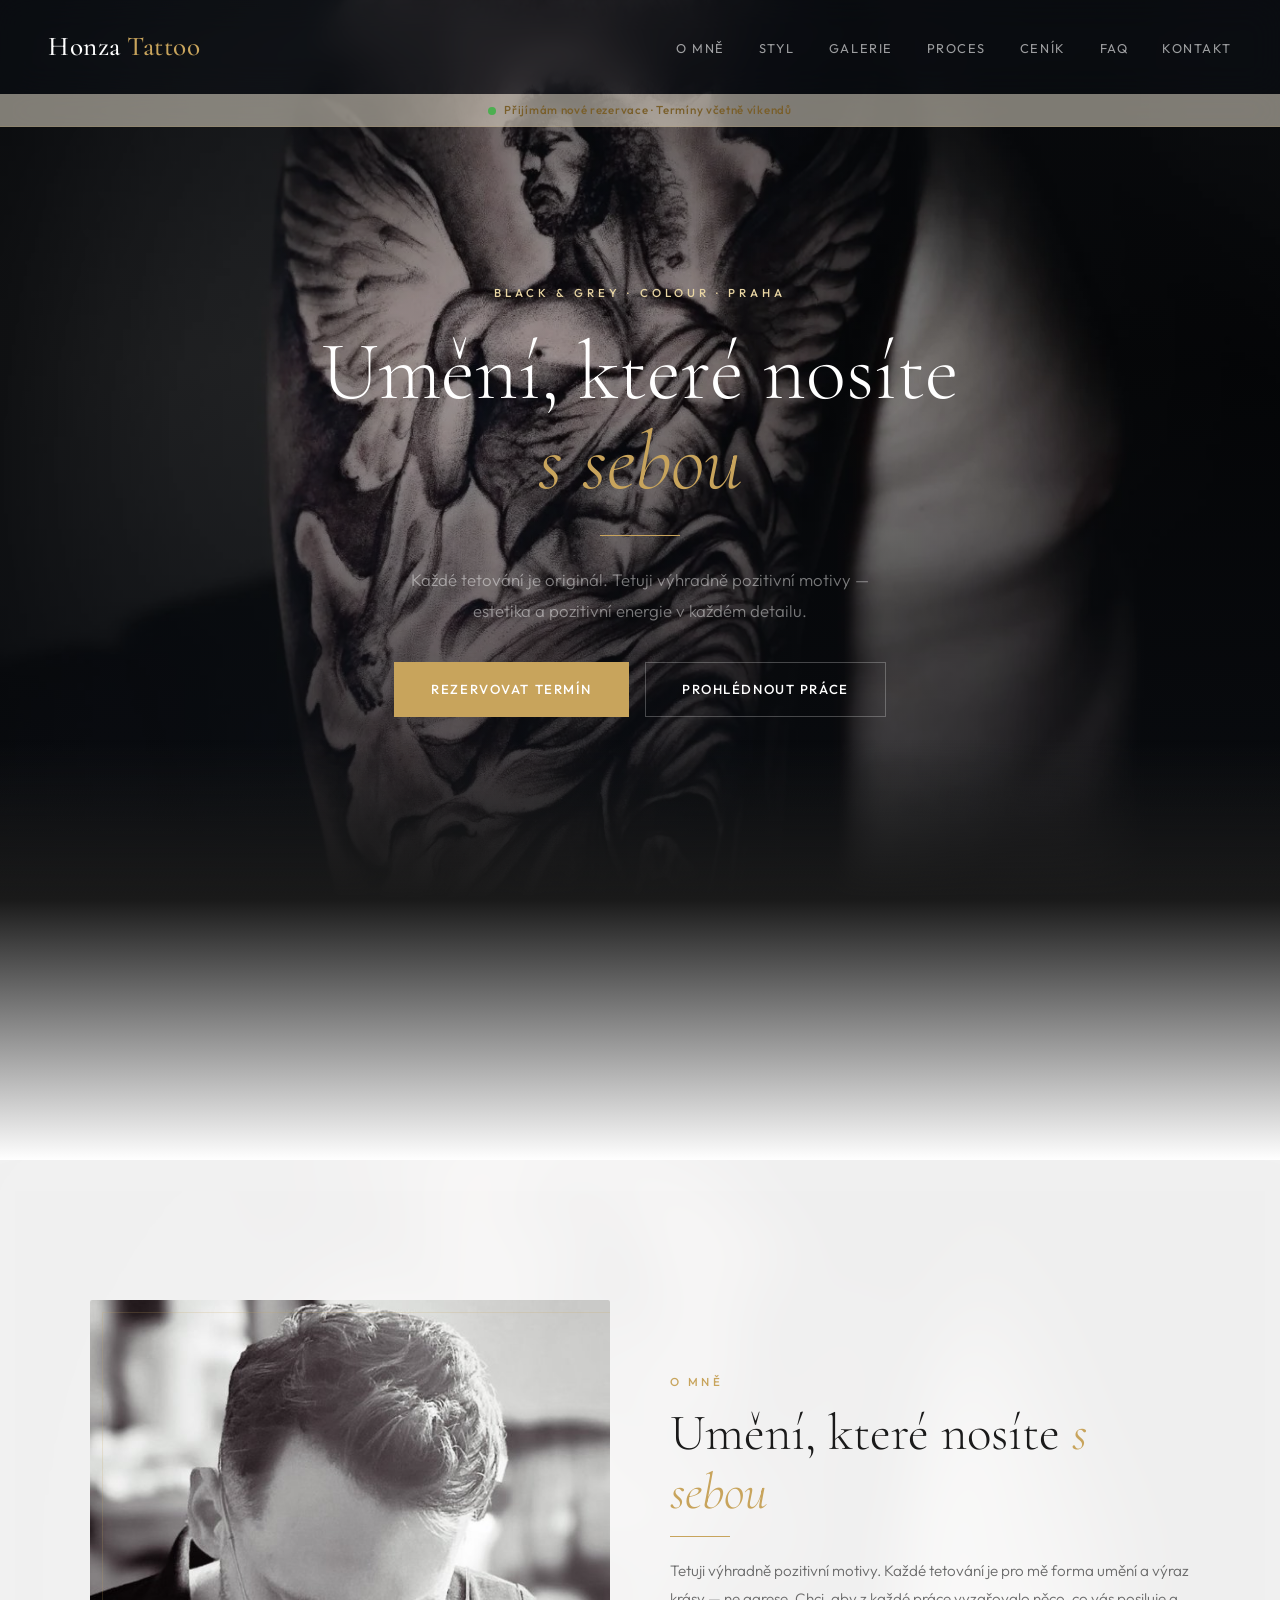
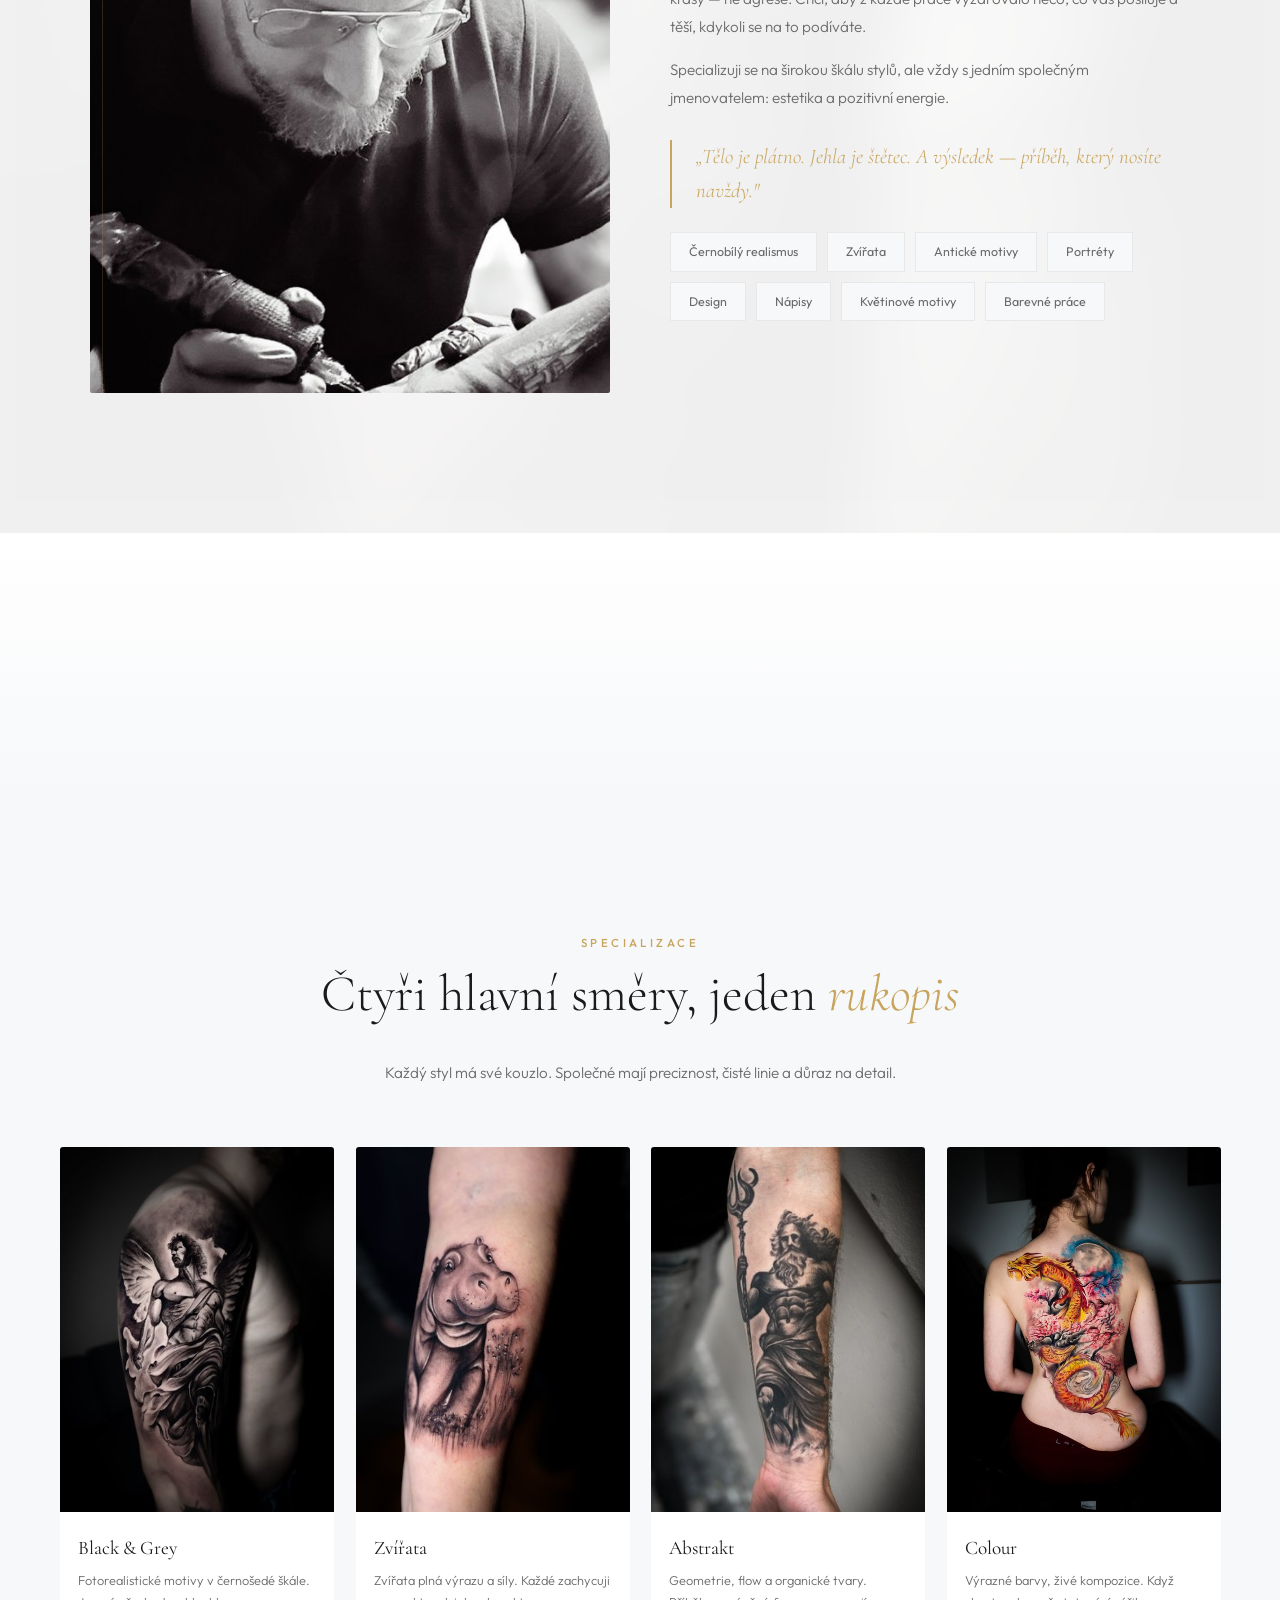
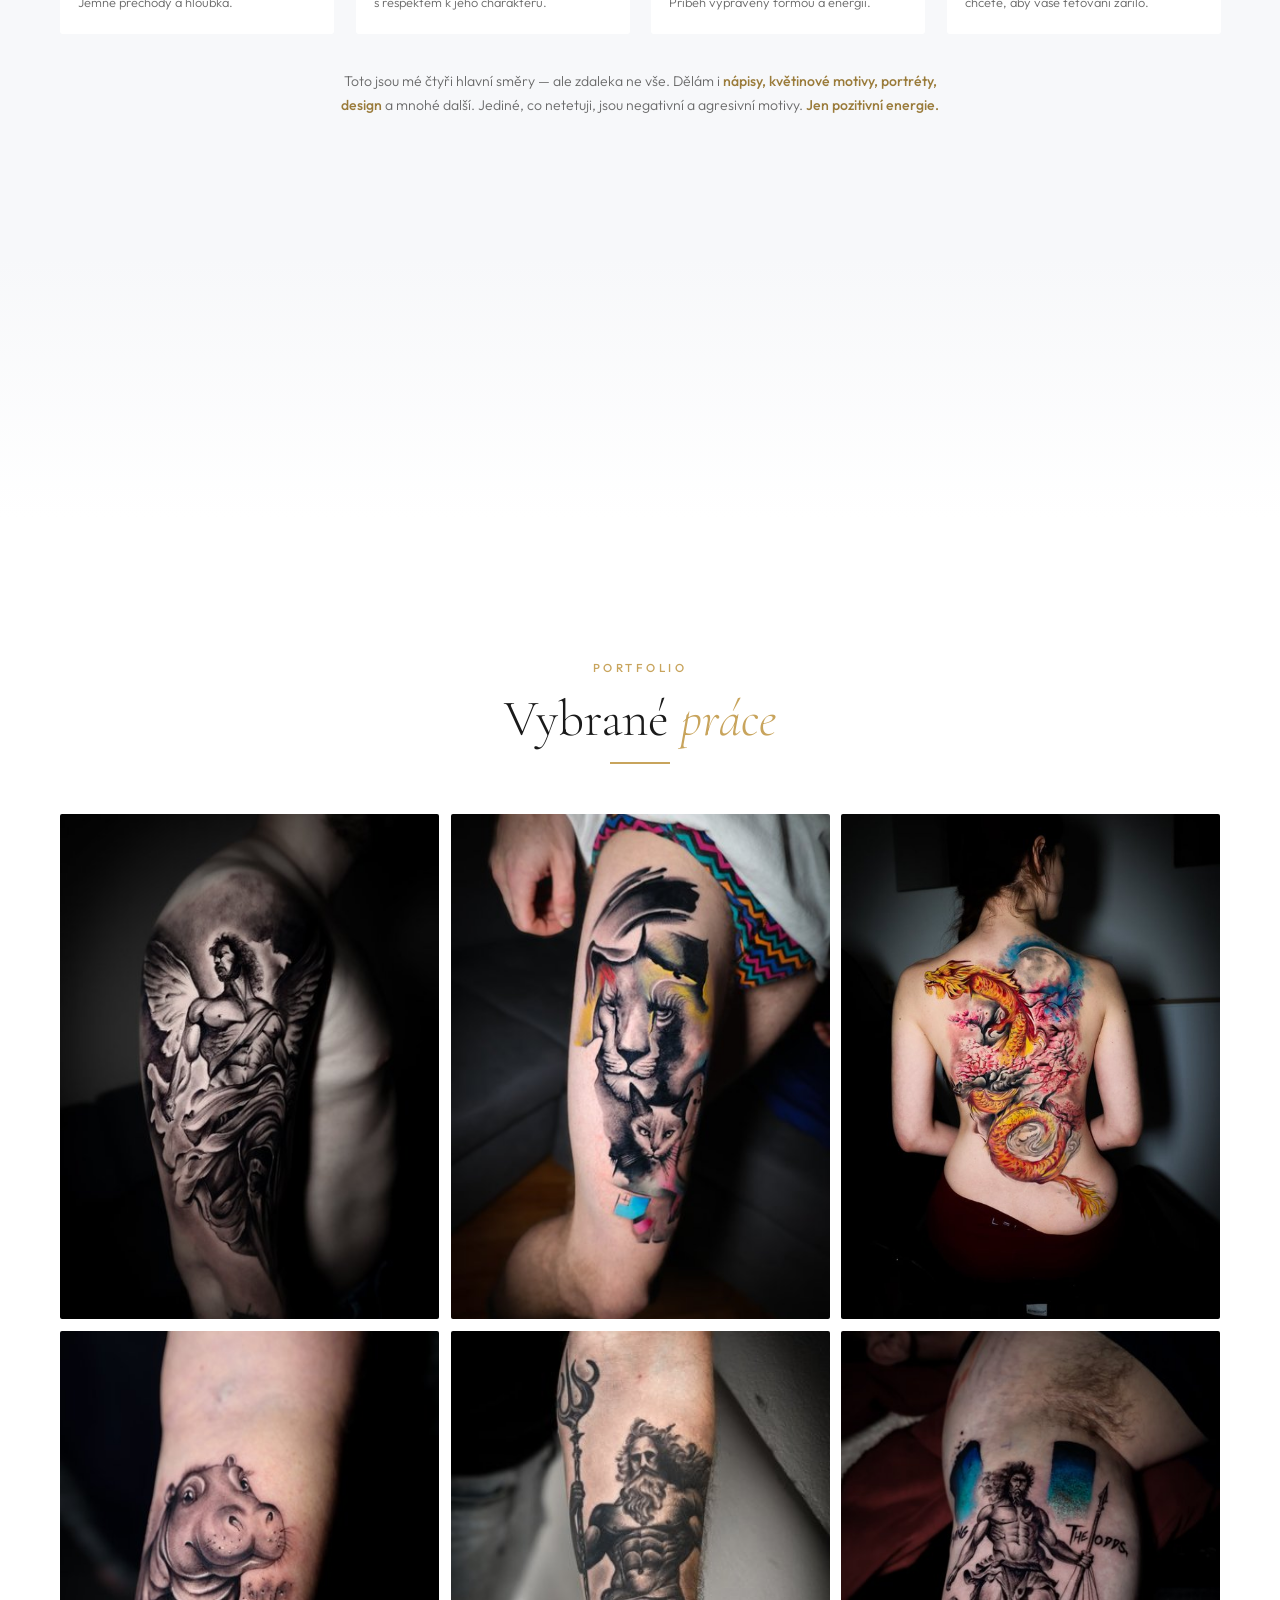
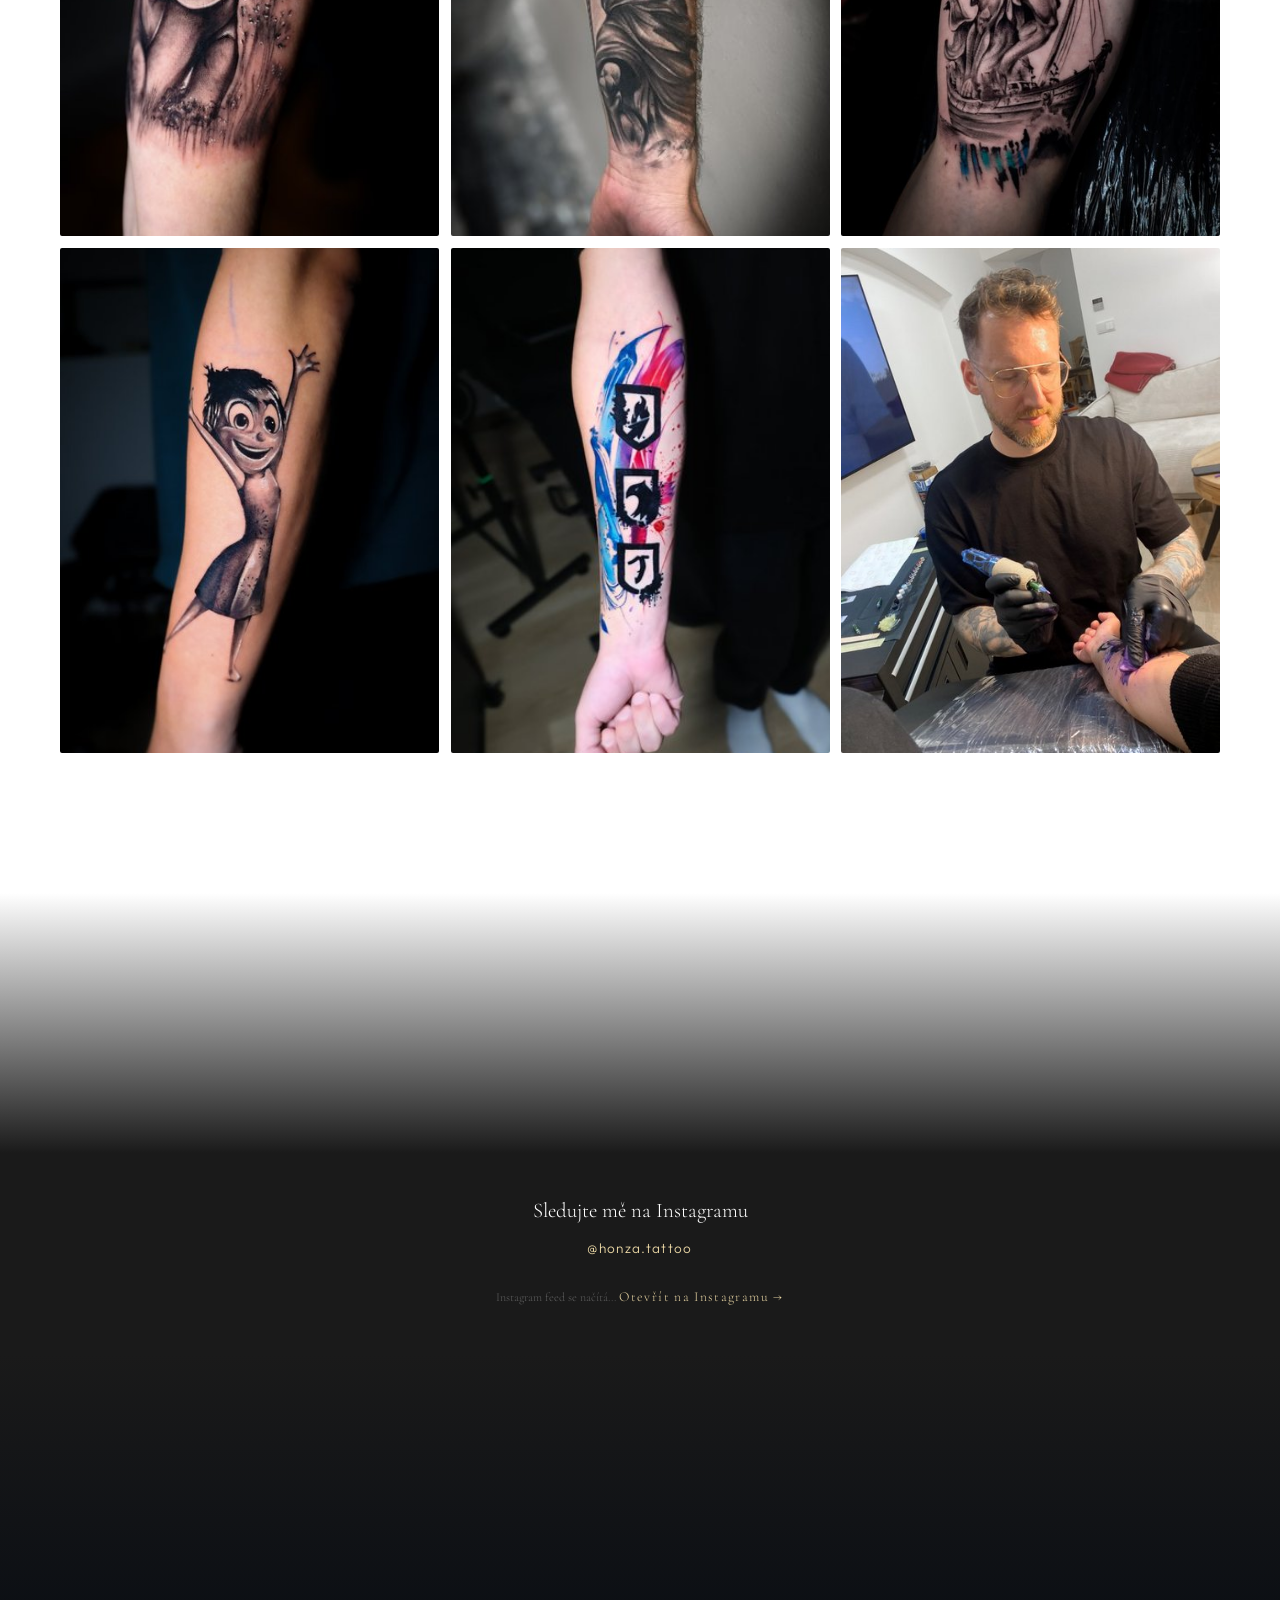
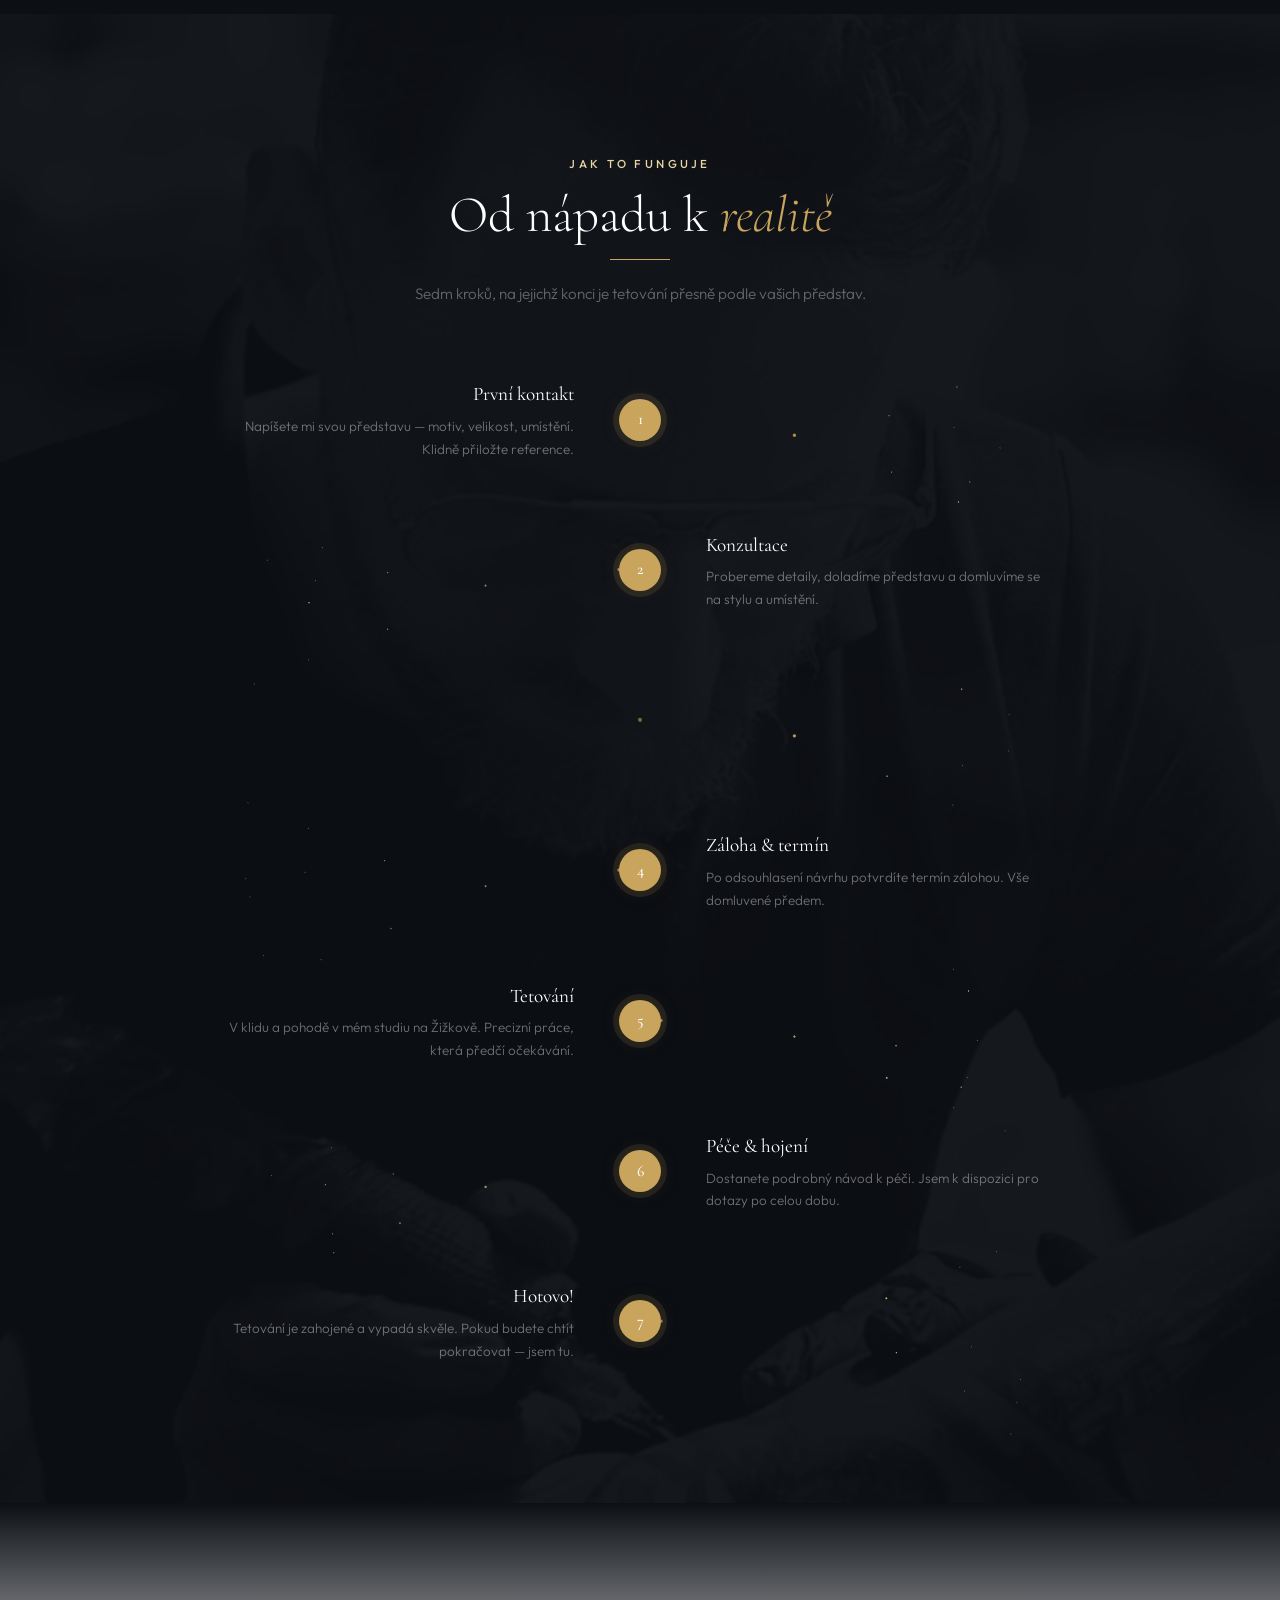
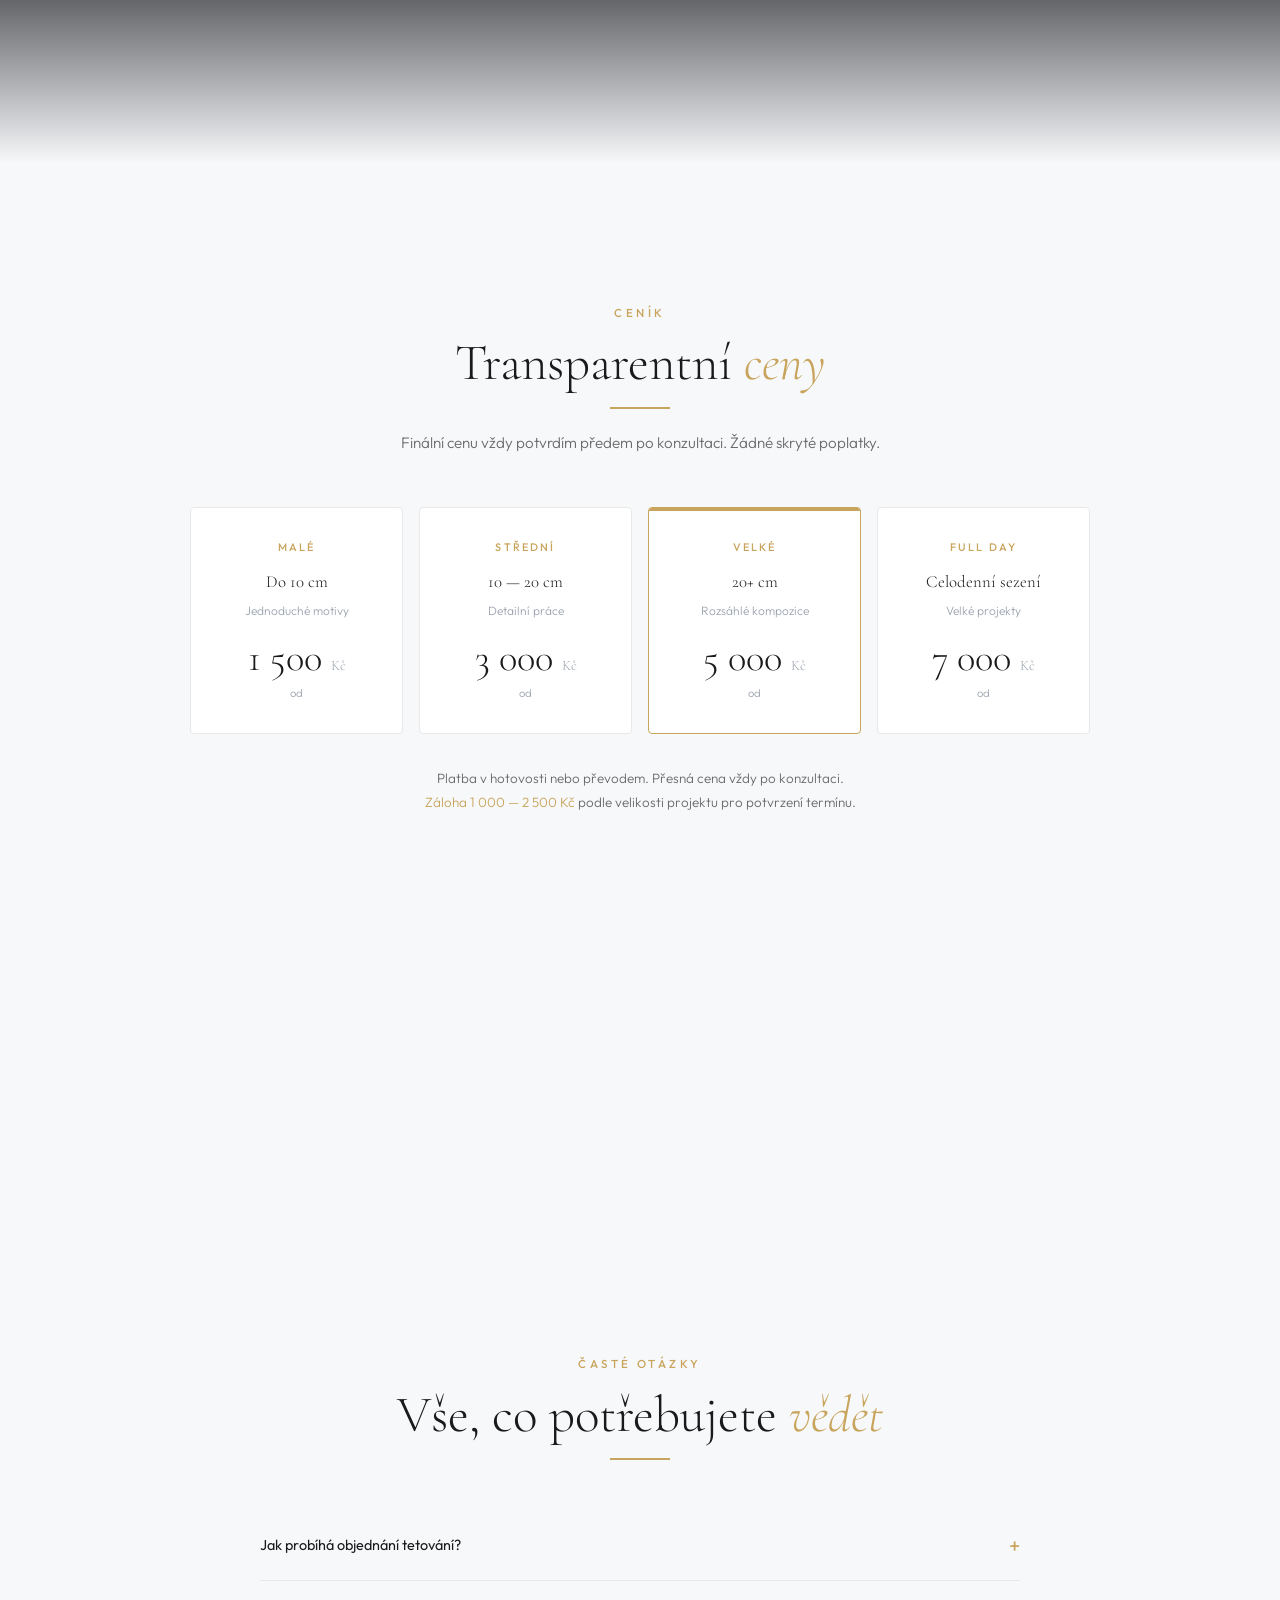
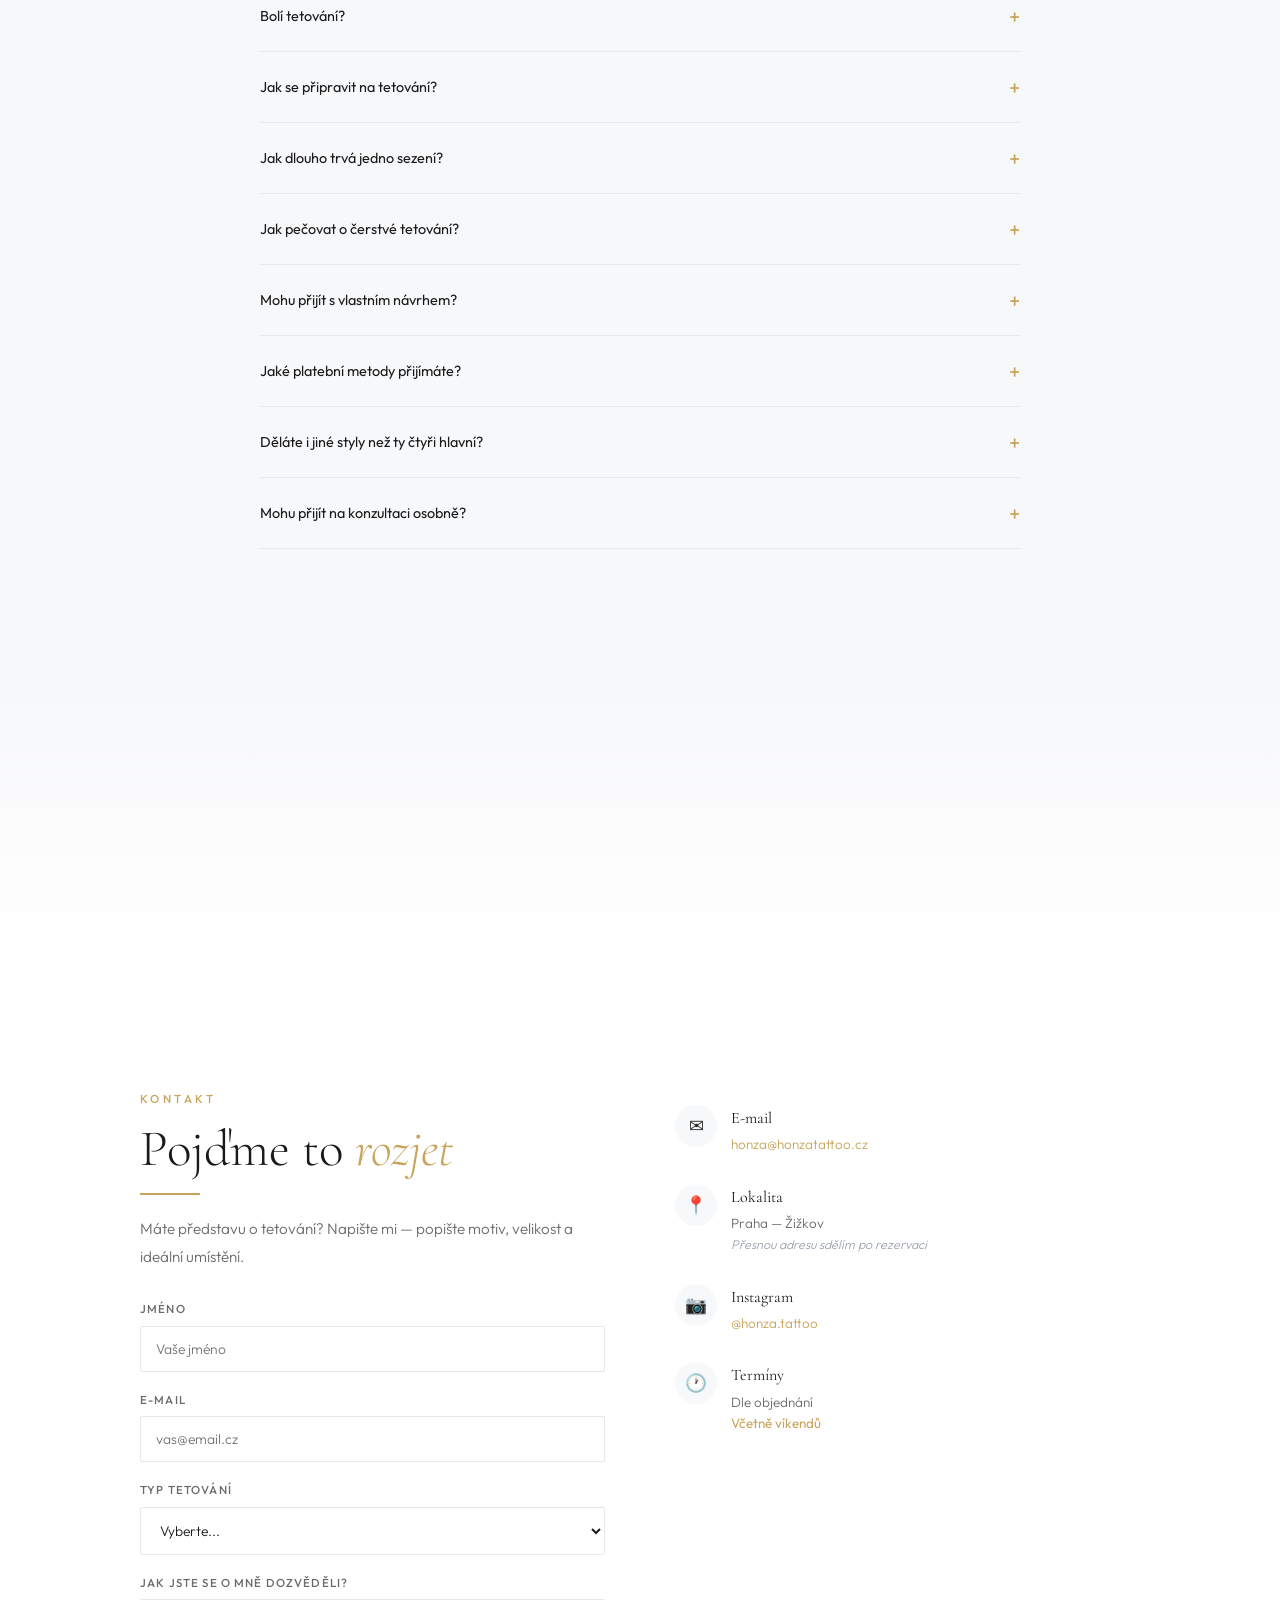
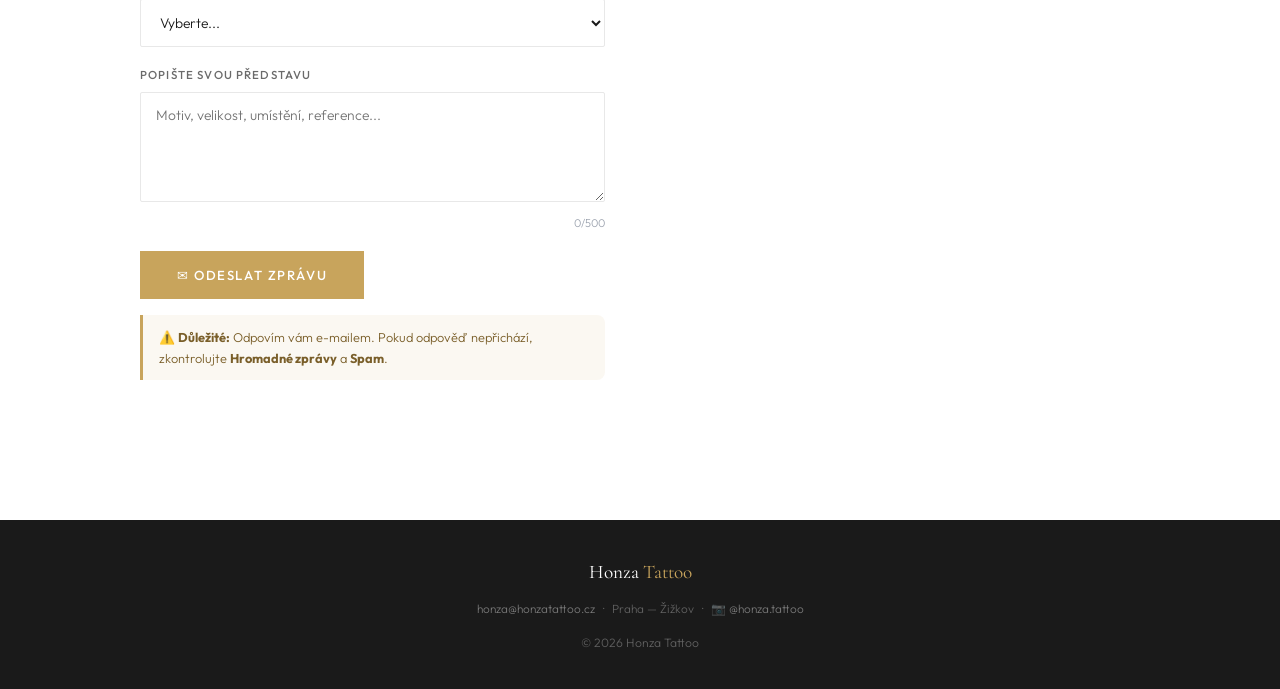
==== commit b12c7e1a: "Zjemnit přechody mezi sekcemi: delší gradient, odstranit zlatou linku" ====
--- a/index.html
+++ b/index.html
@@ -115,12 +115,10 @@
 .btn-dark{background:var(--charcoal);color:var(--white);border:1.5px solid var(--charcoal)}
 .btn-dark:hover{background:#333;transform:translateY(-2px);box-shadow:0 8px 30px rgba(0,0,0,.2)}
 
-/* SEPARATOR - plynuly gradientovy prechod barev mezi sekcemi + jemna zlata linka */
-.sep{position:relative;overflow:hidden;line-height:0;height:88px;background:linear-gradient(180deg,var(--from,#1A1A1A) 0%,var(--to,#fff) 100%)}
-.sep::before{content:'';position:absolute;top:50%;left:50%;width:0;height:1px;background:linear-gradient(90deg,transparent,var(--gold-light) 15%,var(--gold) 50%,var(--gold-light) 85%,transparent);transform:translate(-50%,-50%);opacity:0;transition:width 1.3s cubic-bezier(.22,1,.36,1),opacity .8s ease}
-.sep.in::before{width:60%;opacity:.55}
-@media(prefers-reduced-motion:reduce){.sep::before{transition:none;width:60%;opacity:.55}}
-@media(max-width:768px){.sep{height:56px}.sep.in::before{width:78%}}
+/* SEPARATOR - dlouhy, jemny gradientovy prechod barev mezi sekcemi (bez dekorace) */
+.sep{position:relative;overflow:hidden;line-height:0;height:260px;background:linear-gradient(180deg,var(--from,#1A1A1A) 0%,var(--to,#fff) 100%)}
+@media(max-width:900px){.sep{height:160px}}
+@media(max-width:480px){.sep{height:110px}}
 
 /* SECTION HELPERS */
 .stg{font-size:.72rem;font-weight:500;letter-spacing:.3em;text-transform:uppercase;color:var(--gold);margin-bottom:12px}
@@ -675,18 +673,6 @@
 /* SMOOTH SCROLL */
 document.querySelectorAll('a[href^="#"]').forEach(function(a){a.addEventListener('click',function(e){e.preventDefault();var t=document.querySelector(this.getAttribute('href'));if(t)t.scrollIntoView({behavior:'smooth',block:'start'})})});
 
-/* SEPARATOR - jemna zlata linka se rozestre pri prijezdu do zorneho pole */
-(function(){
-var seps=document.querySelectorAll('.sep');
-if(!seps.length)return;
-var io2=new IntersectionObserver(function(es){
-  es.forEach(function(en){
-    if(en.isIntersecting){en.target.classList.add('in');io2.unobserve(en.target)}
-  });
-},{threshold:.35});
-for(var i=0;i<seps.length;i++)io2.observe(seps[i]);
-})();
-
 /* PROCESS TREE - timeline je strom: kmen uprostred, z kazdeho kroku vetev do prazdne strany */
 (function(){
 var sec=document.getElementById('process');
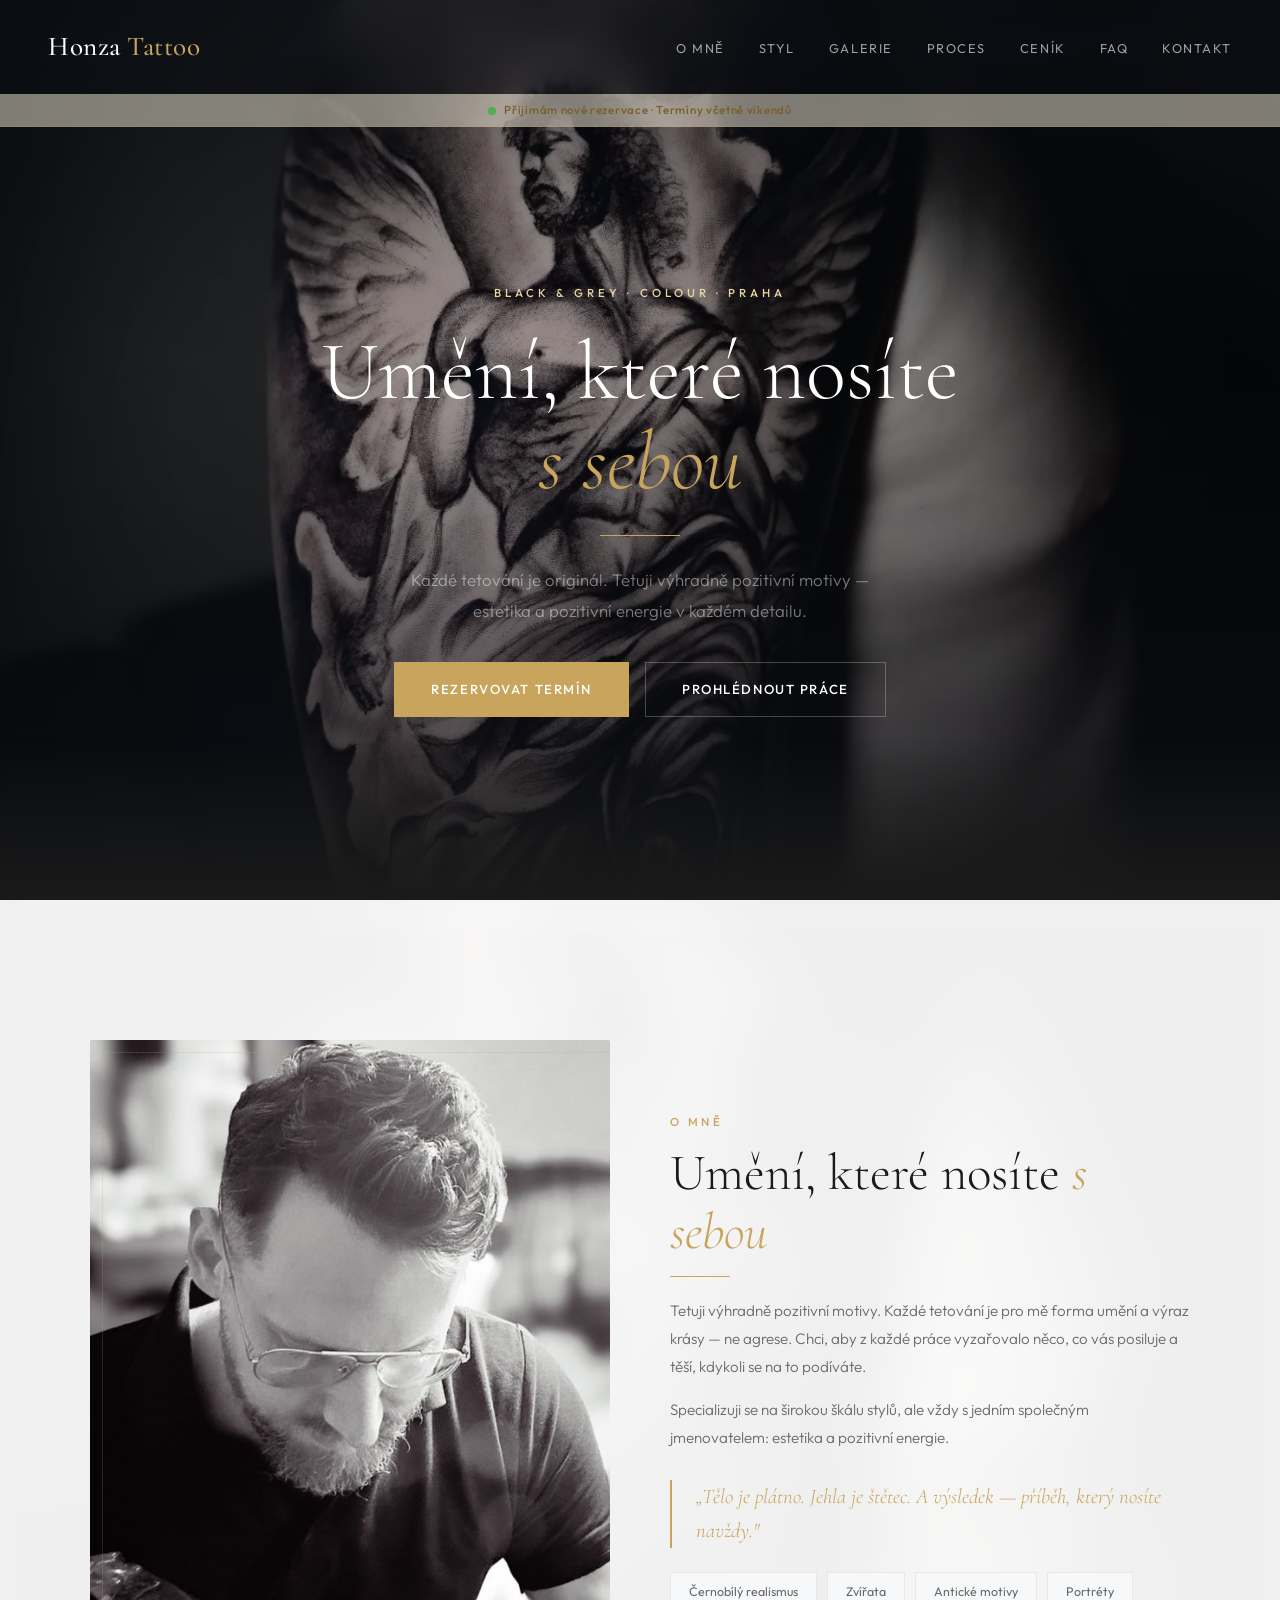
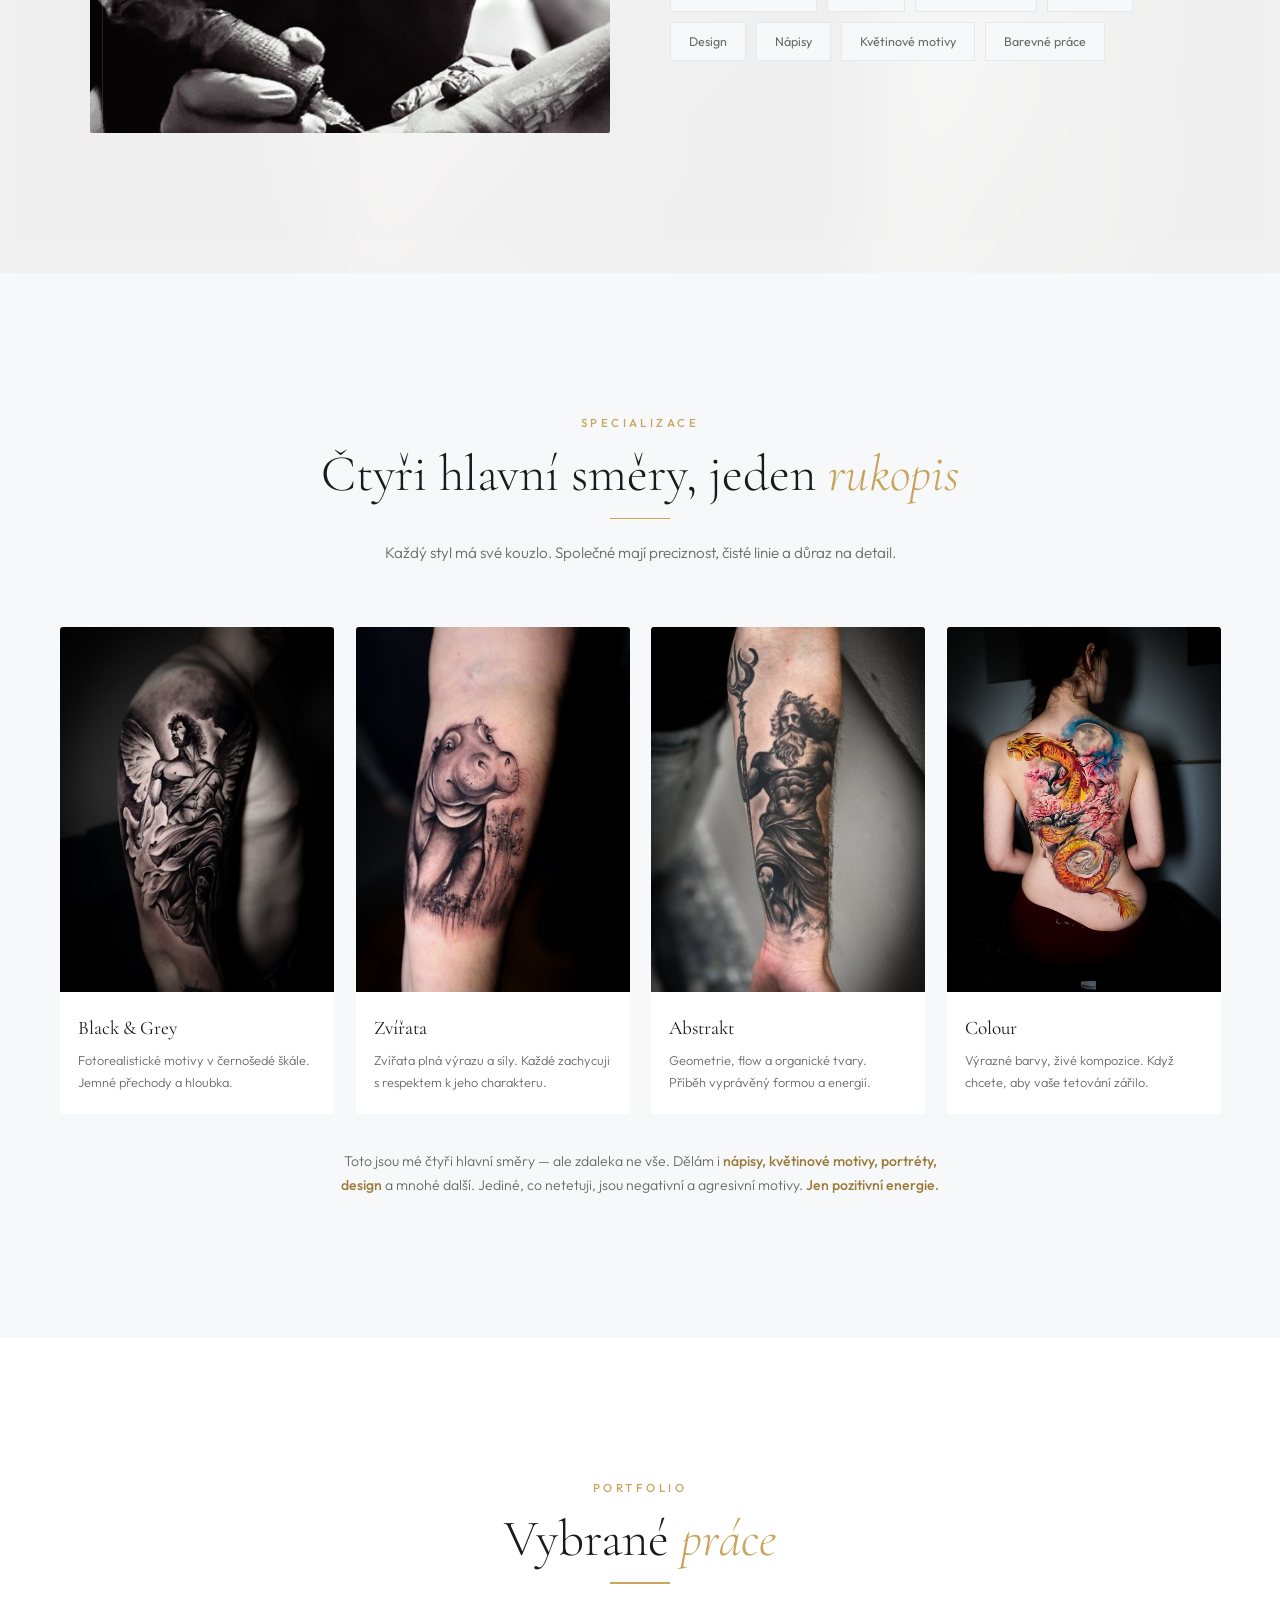
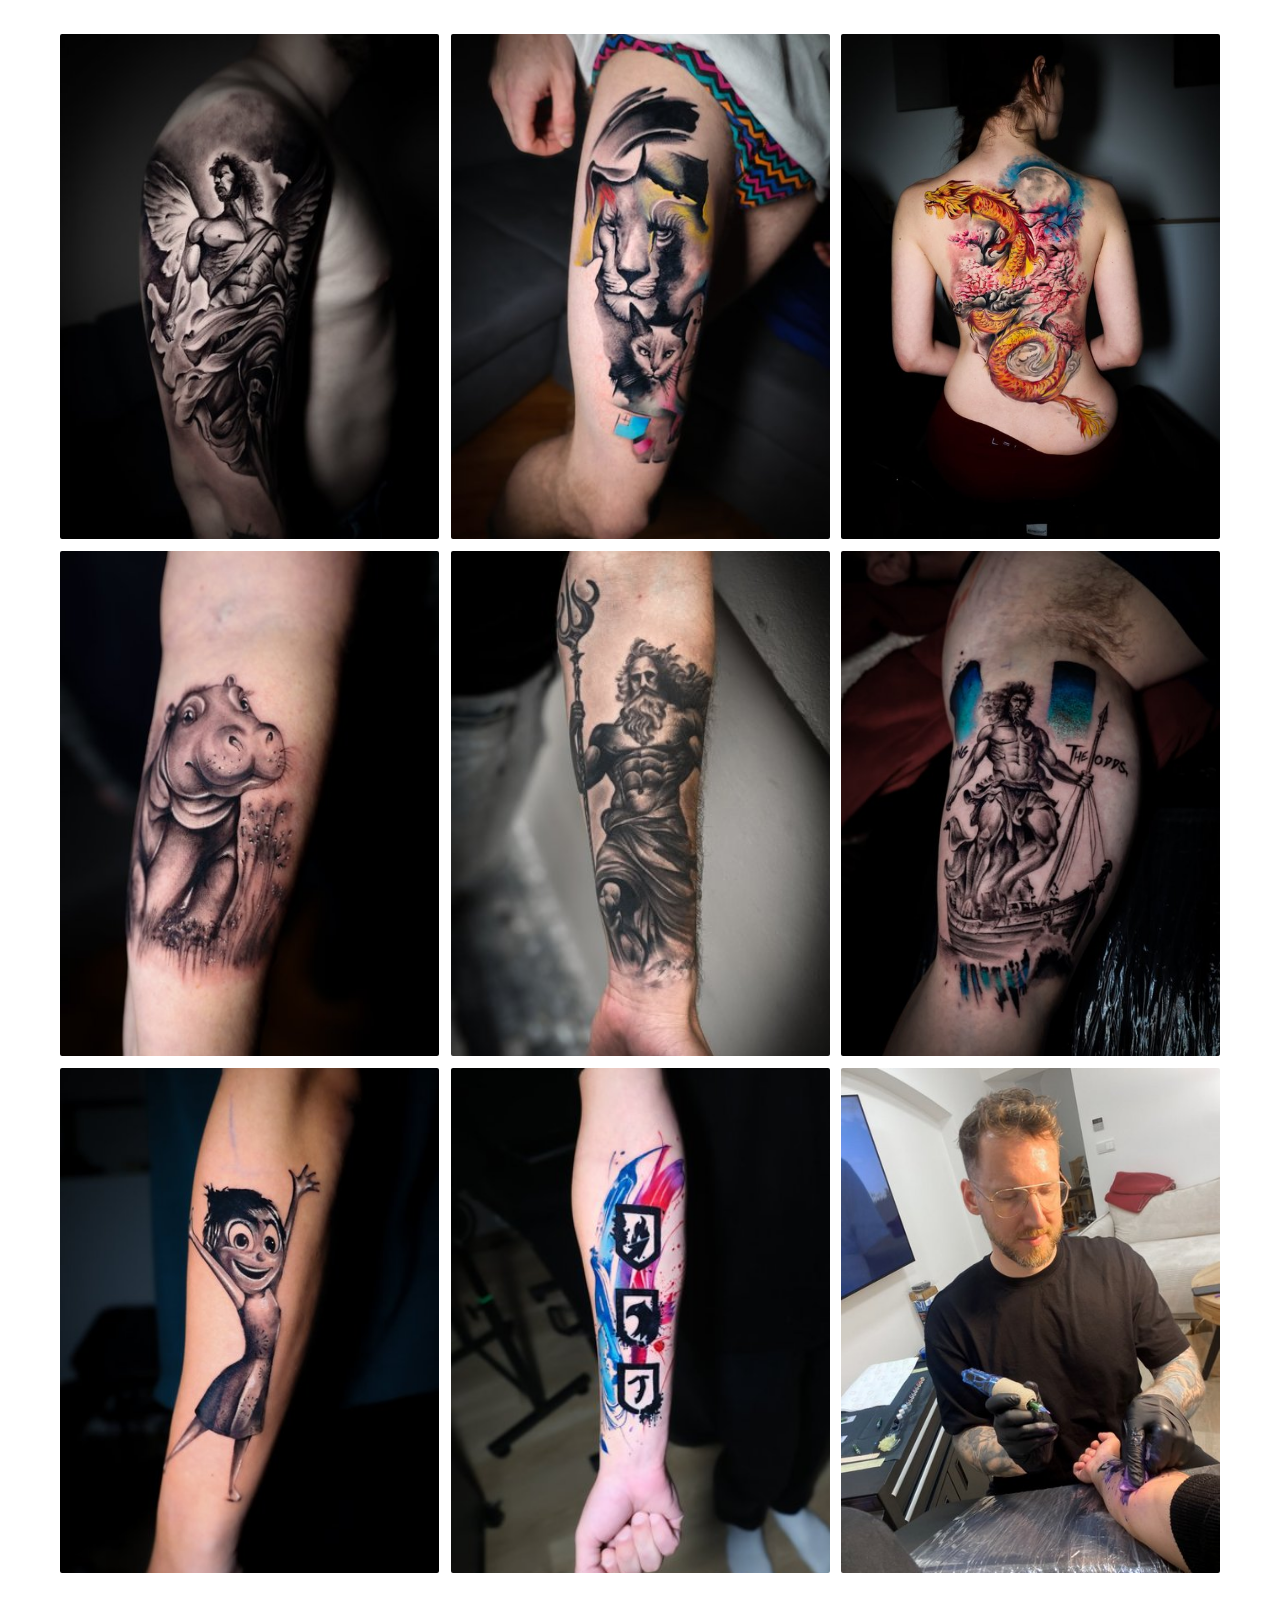
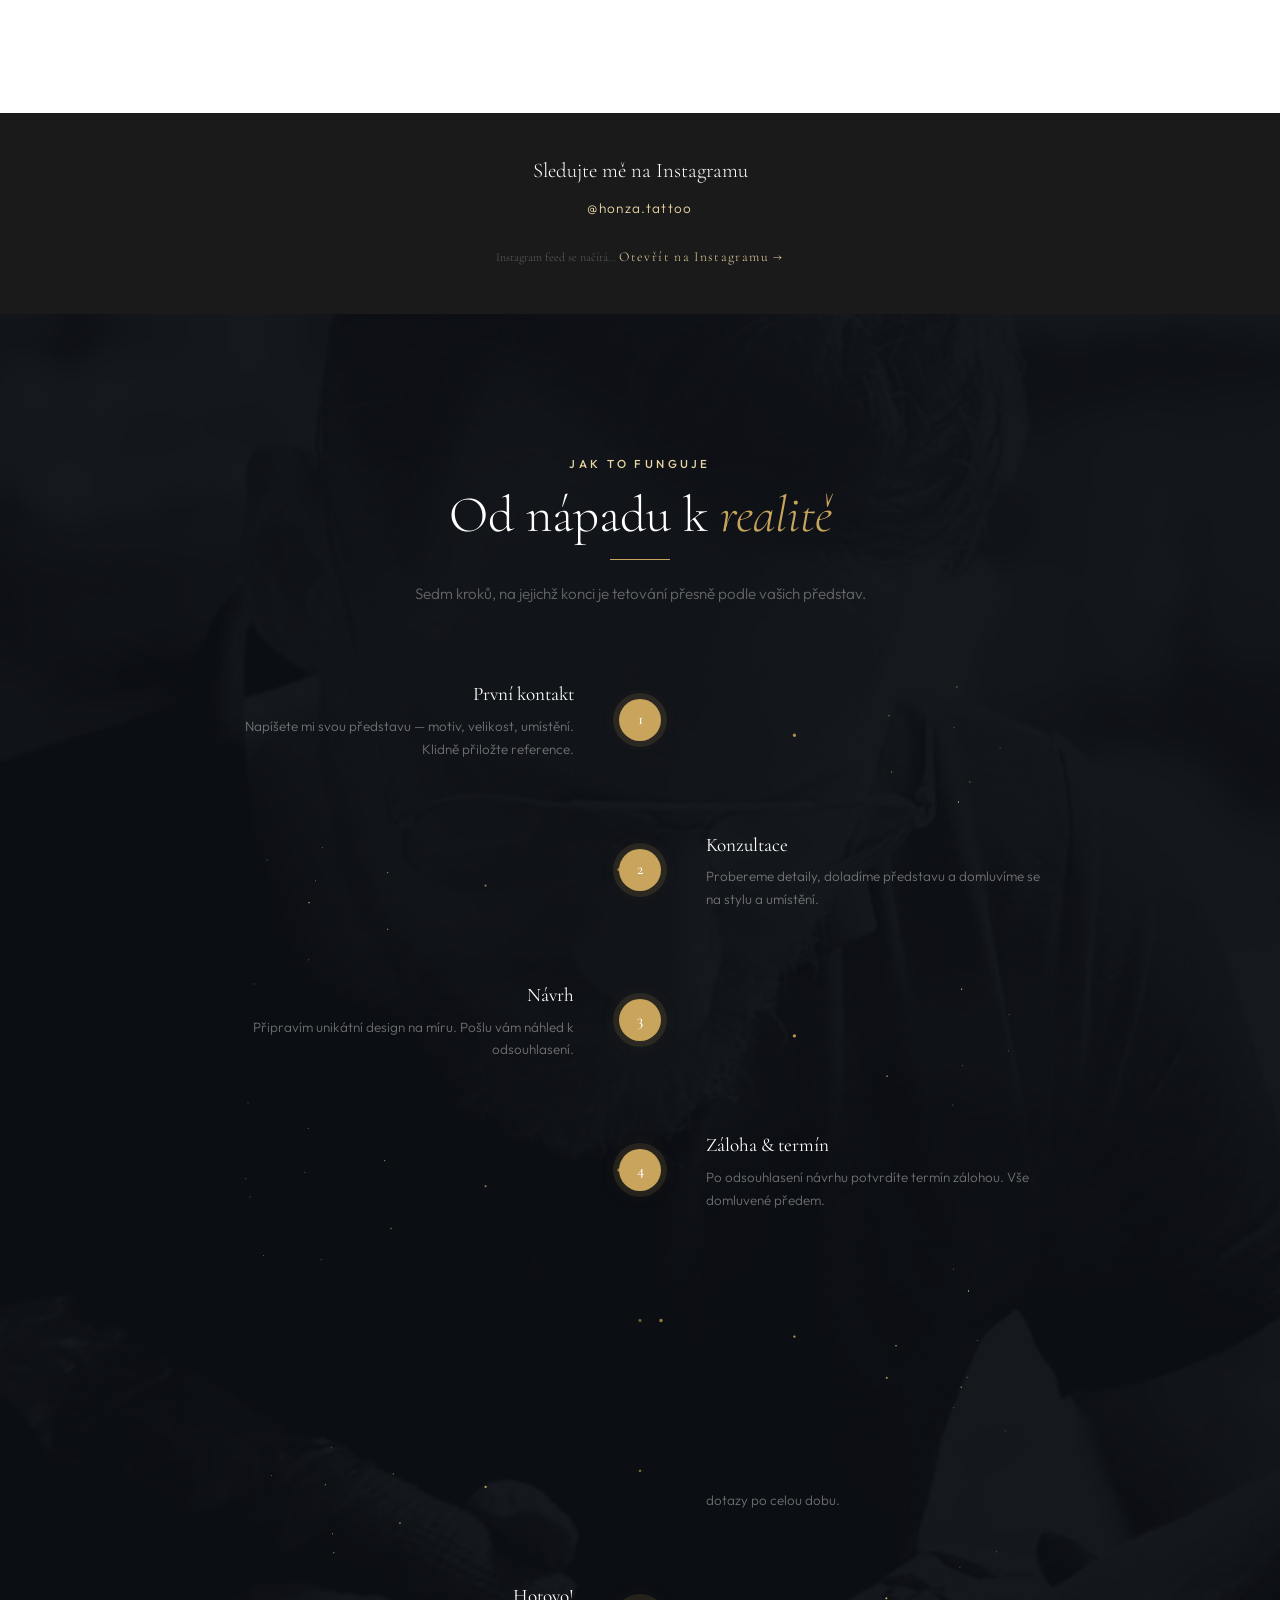
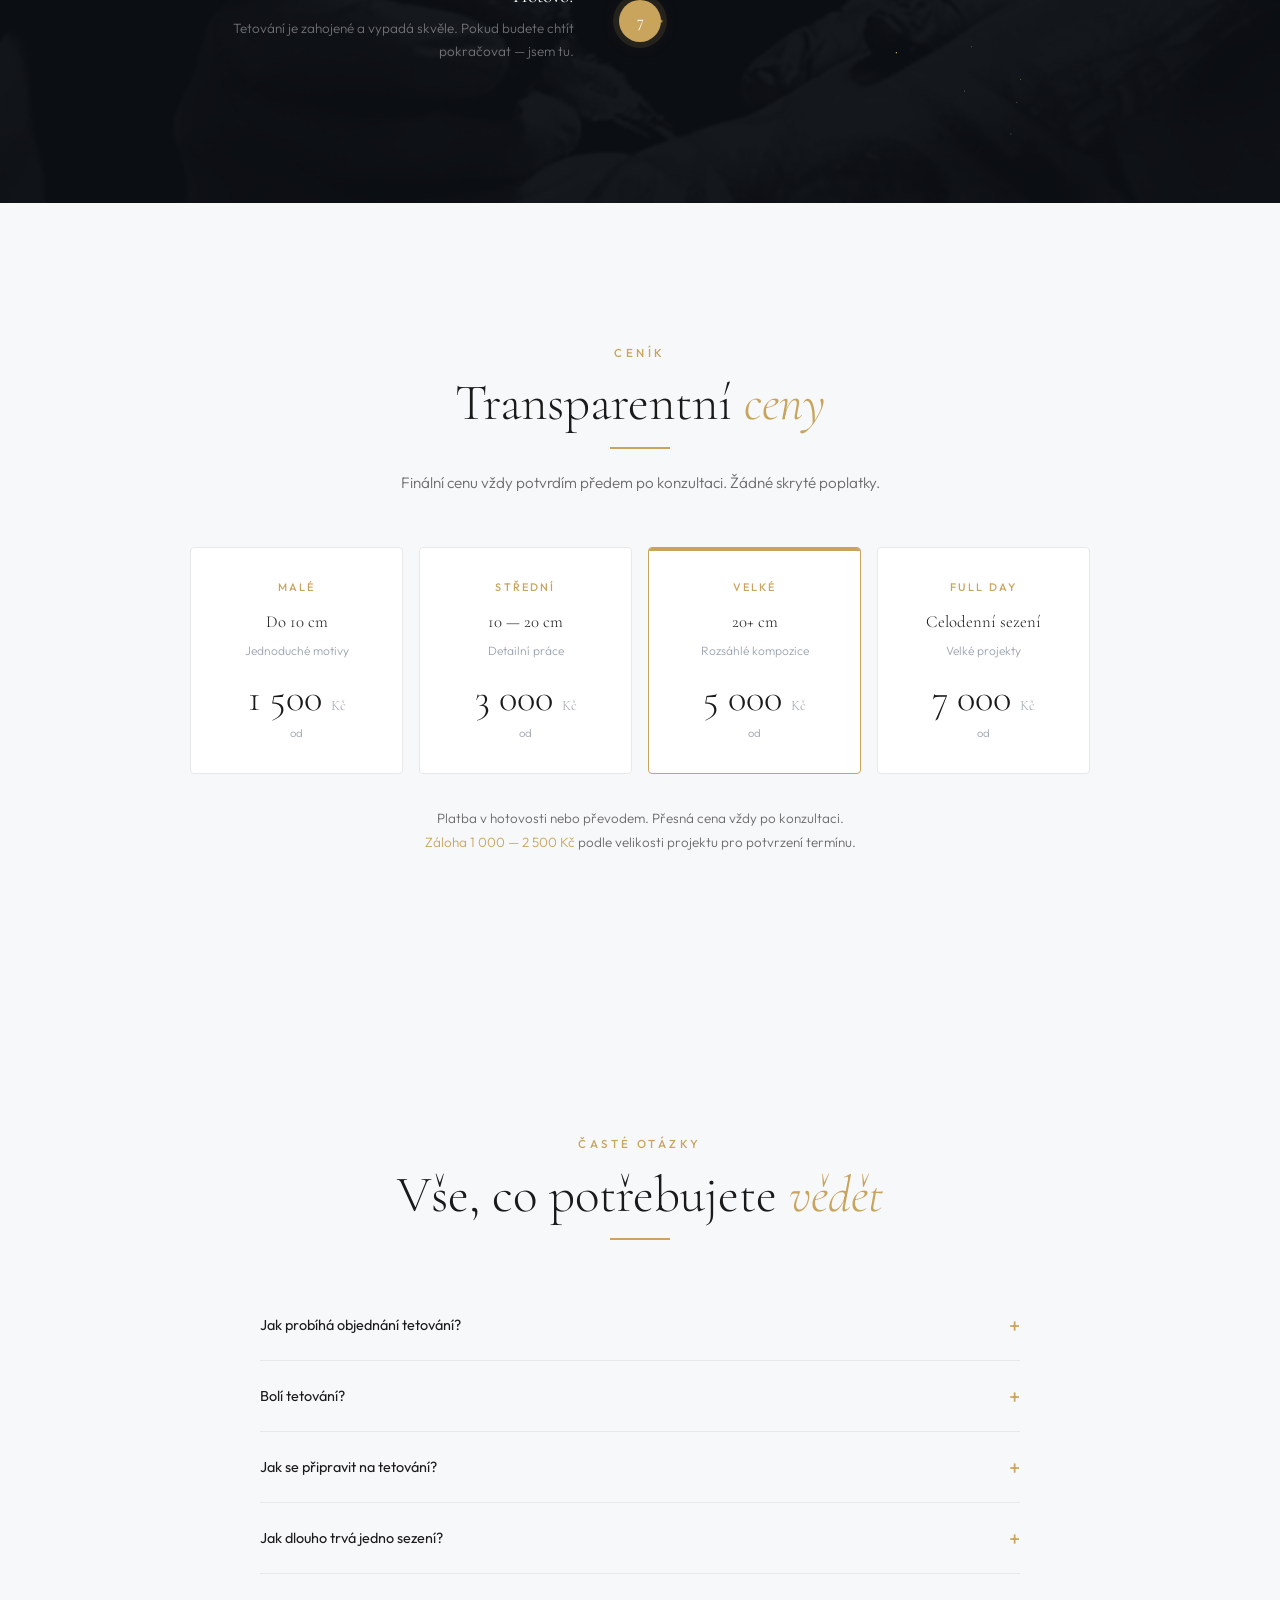
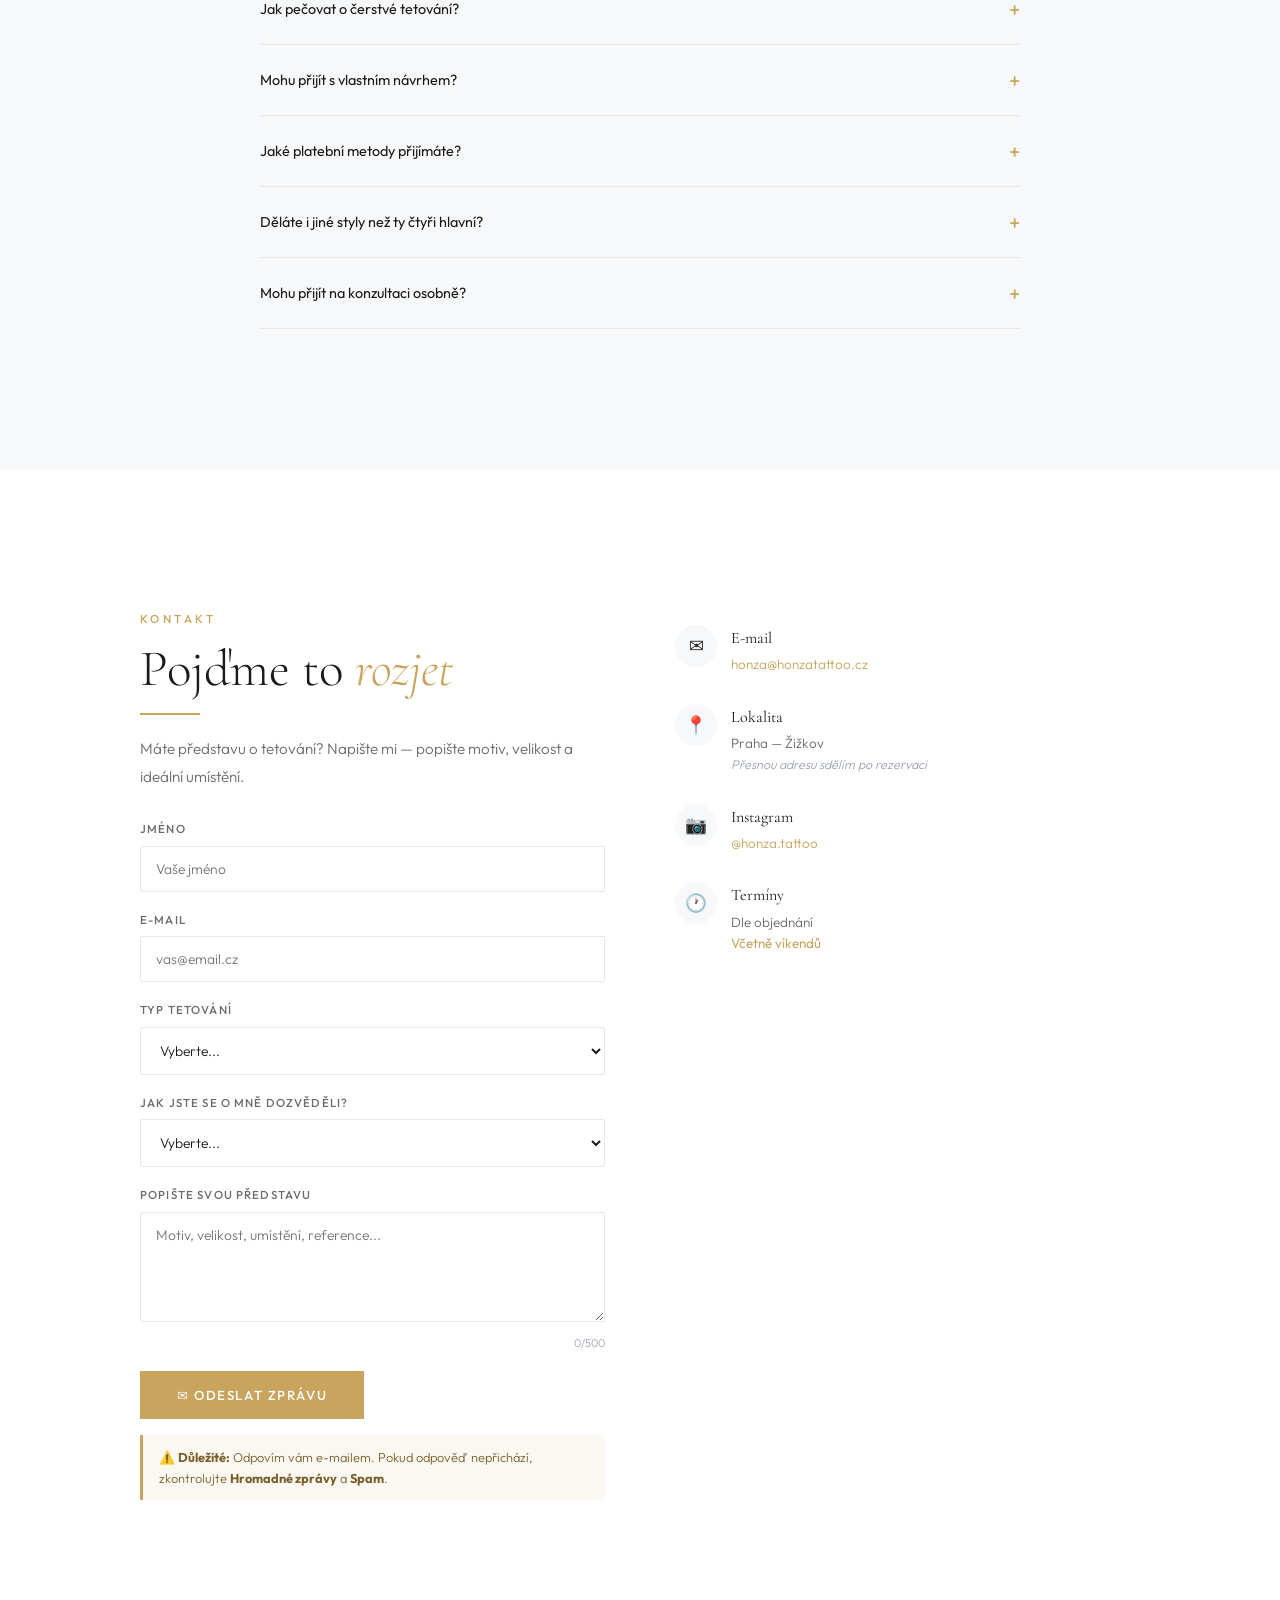
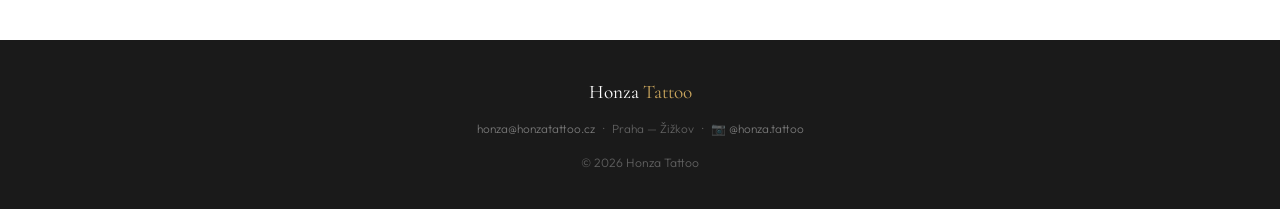
==== commit 44178585: "Odstranit přechodové separátory mezi sekcemi, sekce navazují standardně bez efektu" ====
--- a/index.html
+++ b/index.html
@@ -115,11 +115,6 @@
 .btn-dark{background:var(--charcoal);color:var(--white);border:1.5px solid var(--charcoal)}
 .btn-dark:hover{background:#333;transform:translateY(-2px);box-shadow:0 8px 30px rgba(0,0,0,.2)}
 
-/* SEPARATOR - dlouhy, jemny gradientovy prechod barev mezi sekcemi (bez dekorace) */
-.sep{position:relative;overflow:hidden;line-height:0;height:260px;background:linear-gradient(180deg,var(--from,#1A1A1A) 0%,var(--to,#fff) 100%)}
-@media(max-width:900px){.sep{height:160px}}
-@media(max-width:480px){.sep{height:110px}}
-
 /* SECTION HELPERS */
 .stg{font-size:.72rem;font-weight:500;letter-spacing:.3em;text-transform:uppercase;color:var(--gold);margin-bottom:12px}
 .stt{font-family:var(--font-display);font-size:clamp(2rem,4vw,3.2rem);font-weight:300;line-height:1.15;color:var(--charcoal);margin-bottom:14px}
@@ -407,7 +402,6 @@
 
 <!-- MARQUEE -->
 <!-- text z puvodni marquee (nepouziva se): Black & Grey Realismus ✦ Zvířecí motivy ✦ Abstraktní kompozice ✦ Barevné práce ✦ Pozitivní energie ✦ Praha — Žižkov ✦ 12+ let zkušeností ✦ Unikátní návrhy ✦ -->
-<div class="sep" style="--from:#1A1A1A;--to:#fff"></div>
 
 <!-- ABOUT -->
 <section class="about" id="about">
@@ -429,7 +423,6 @@
 </section>
 
 <!-- text z puvodni marquee (nepouziva se): Černobílý realismus ✦ Zvířata ✦ Antické motivy ✦ Portréty ✦ Nápisy ✦ Květinové motivy ✦ Design ✦ Barevné práce ✦ -->
-<div class="sep" style="--from:#fff;--to:#F7F8FA"></div>
 
 <!-- STYLES -->
 <section class="styles" id="styles">
@@ -449,7 +442,6 @@
 </section>
 
 <!-- text z puvodni marquee (nepouziva se): Preciznost v každém detailu ✦ Výhradně pozitivní motivy ✦ Unikátní návrhy na míru ✦ 12+ let zkušeností ✦ -->
-<div class="sep" style="--from:#F7F8FA;--to:#fff"></div>
 
 <!-- GALLERY -->
 <section class="gallery" id="gallery">
@@ -472,7 +464,6 @@
 </section>
 
 <!-- text z puvodni marquee (nepouziva se): Více prací na Instagramu ✦ @honza.tattoo ✦ Sledujte mě ✦ Nové práce každý týden ✦ -->
-<div class="sep" style="--from:#fff;--to:#1A1A1A"></div>
 
 <!-- INSTAGRAM -->
 <div class="ig-section">
@@ -485,7 +476,6 @@
 </div>
 
 <!-- text z puvodni marquee (nepouziva se): Konzultace zdarma ✦ Návrh na míru ✦ Záloha od 1 000 Kč ✦ Studio Praha — Žižkov ✦ Včetně víkendů ✦ -->
-<div class="sep" style="--from:#1A1A1A;--to:#0C0F14"></div>
 
 <!-- LIGHTBOX -->
 <div class="lightbox" id="lightbox">
@@ -518,7 +508,6 @@
 </section>
 
 <!-- text z puvodni marquee (nepouziva se): Od 1 500 Kč ✦ Malé tetování od 1 hodiny ✦ Celodenní sezení od 7 000 Kč ✦ Transparentní ceny ✦ Žádné skryté poplatky ✦ -->
-<div class="sep" style="--from:#0C0F14;--to:#F7F8FA"></div>
 
 <!-- PRICING -->
 <section class="pricing" id="pricing">
@@ -538,16 +527,13 @@
 </section>
 
 <!-- text z puvodni marquee (nepouziva se): 100% spokojených klientů ✦ Individuální přístup ✦ Profesionální péče ✦ Přátelská atmosféra ✦ -->
-<div class="sep" style="--from:#F7F8FA;--to:#F7F8FA"></div>
 
 <!-- ============================================================
      SEKCE "REFERENCE" — DOČASNĚ SKRYTA (2026-08-27, na přání Honzy)
-     Pro obnovení: odkomentuj tento blok a vrať zpět oba separátory
-     (--from:#F7F8FA;--to:#fff a --from:#fff;--to:#F7F8FA) místo
-     jednoho spojovacího separátoru výše. Odkomentuj i odkazy
+     Pro obnovení: odkomentuj tento blok. Odkomentuj i odkazy
      "Reference" v desktop nav (<li>) a mobilním menu (<a>) o pár
-     řádků výš v souboru.
-<div class="sep" style="--from:#F7F8FA;--to:#fff"></div>
+     řádků výš v souboru. (Pozn.: mezisekční separátory --sep-- byly
+     2026-08-27 z webu úplně odstraněny, netýká se obnovy Reference.)
 
 <section class="reviews" id="reviews">
 <div class="reviews-header">
@@ -569,7 +555,6 @@
 
 <div class="rev-overlay" id="rev-overlay"><div class="rev-overlay-card"><button class="ro-close" id="ro-close">&times;</button><div class="ro-stars">★★★★★</div><p class="ro-text" id="ro-text"></p><div class="ro-name" id="ro-name"></div><div class="ro-service" id="ro-service"></div><div class="ro-nav"><button id="ro-prev">&#8249;</button><button id="ro-next">&#8250;</button></div><div class="ro-counter" id="ro-counter"></div></div></div>
 
-<div class="sep" style="--from:#fff;--to:#F7F8FA"></div>
 ============================================================ -->
 
 <!-- text z puvodni marquee (nepouziva se): Odpovědi na vaše otázky ✦ Péče o tetování ✦ Příprava na sezení ✦ Platba & záloha ✦ Konzultace zdarma ✦ -->
@@ -595,7 +580,6 @@
 </section>
 
 <!-- text z puvodni marquee (nepouziva se): Napište mi ✦ honza@honzatattoo.cz ✦ Praha — Žižkov ✦ Termíny včetně víkendů ✦ Těším se na spolupráci ✦ -->
-<div class="sep" style="--from:#F7F8FA;--to:#fff"></div>
 
 <!-- CONTACT -->
 <section class="contact" id="contact">
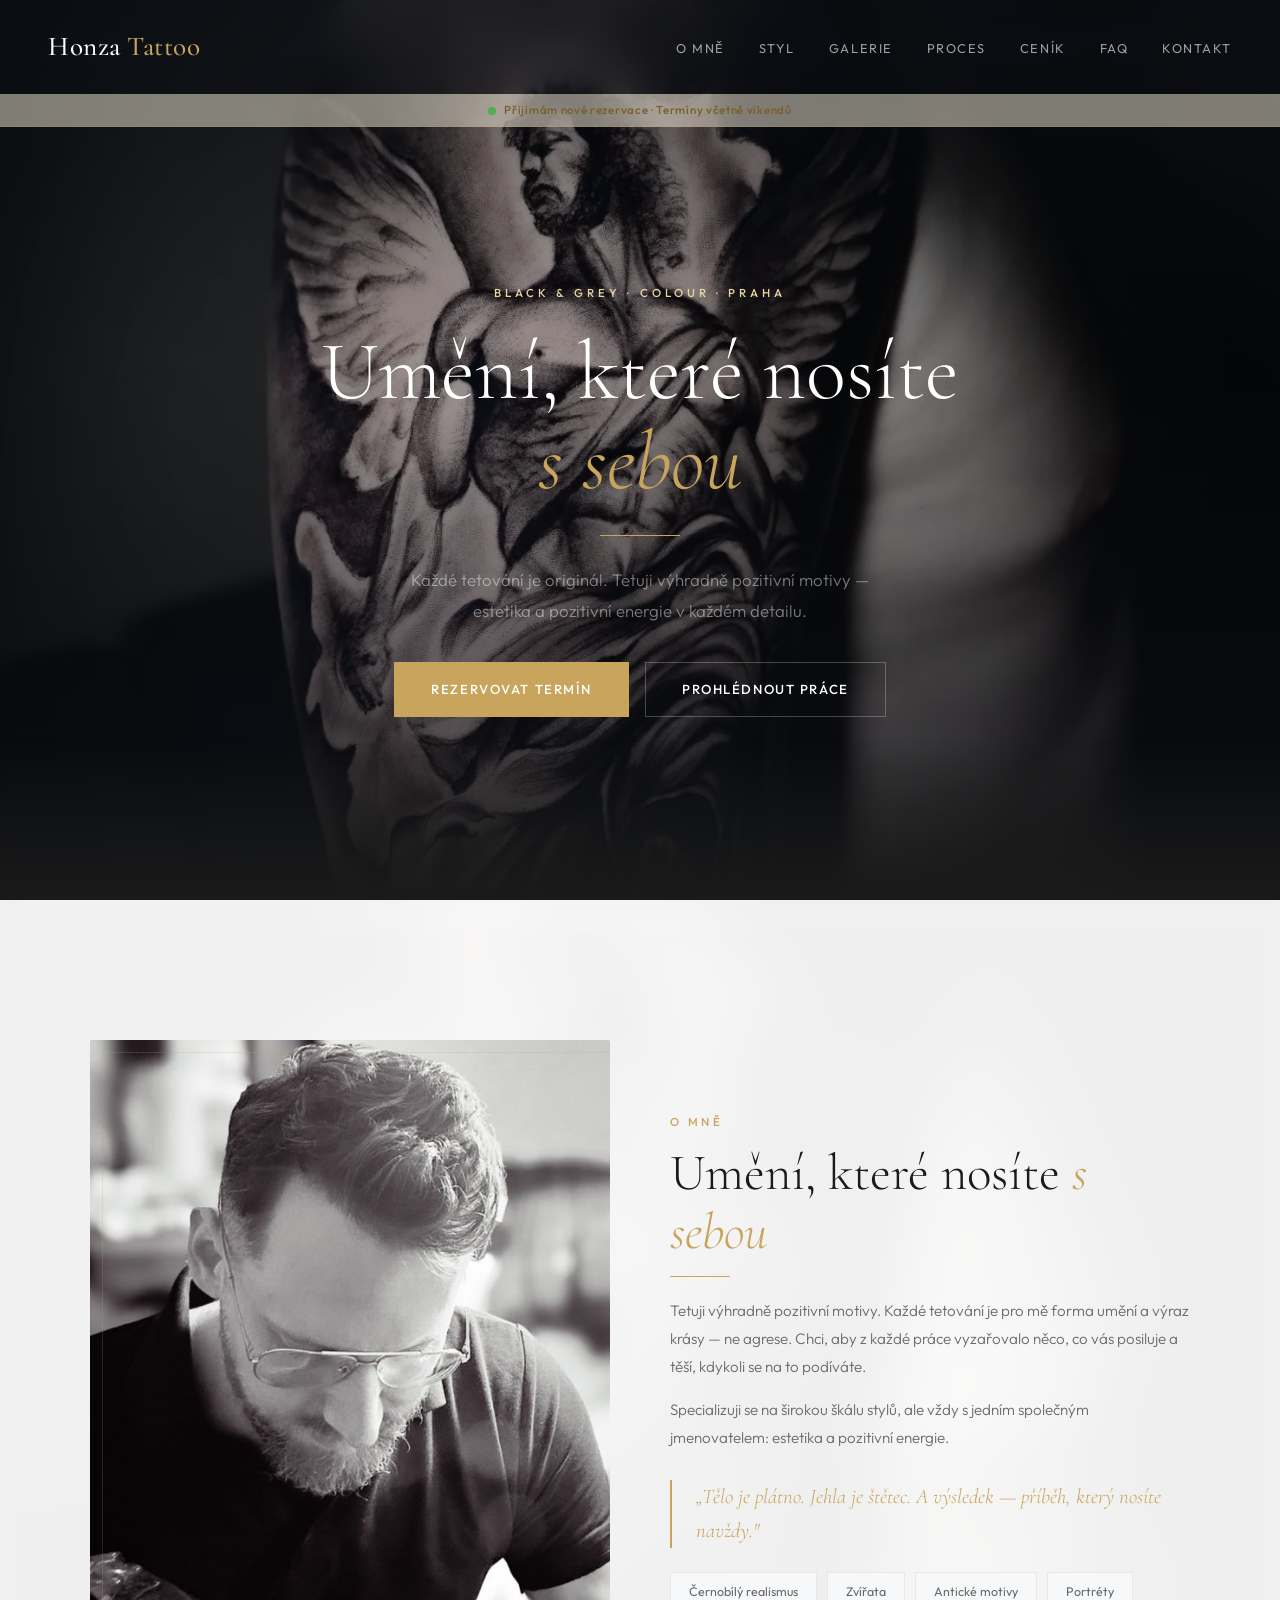
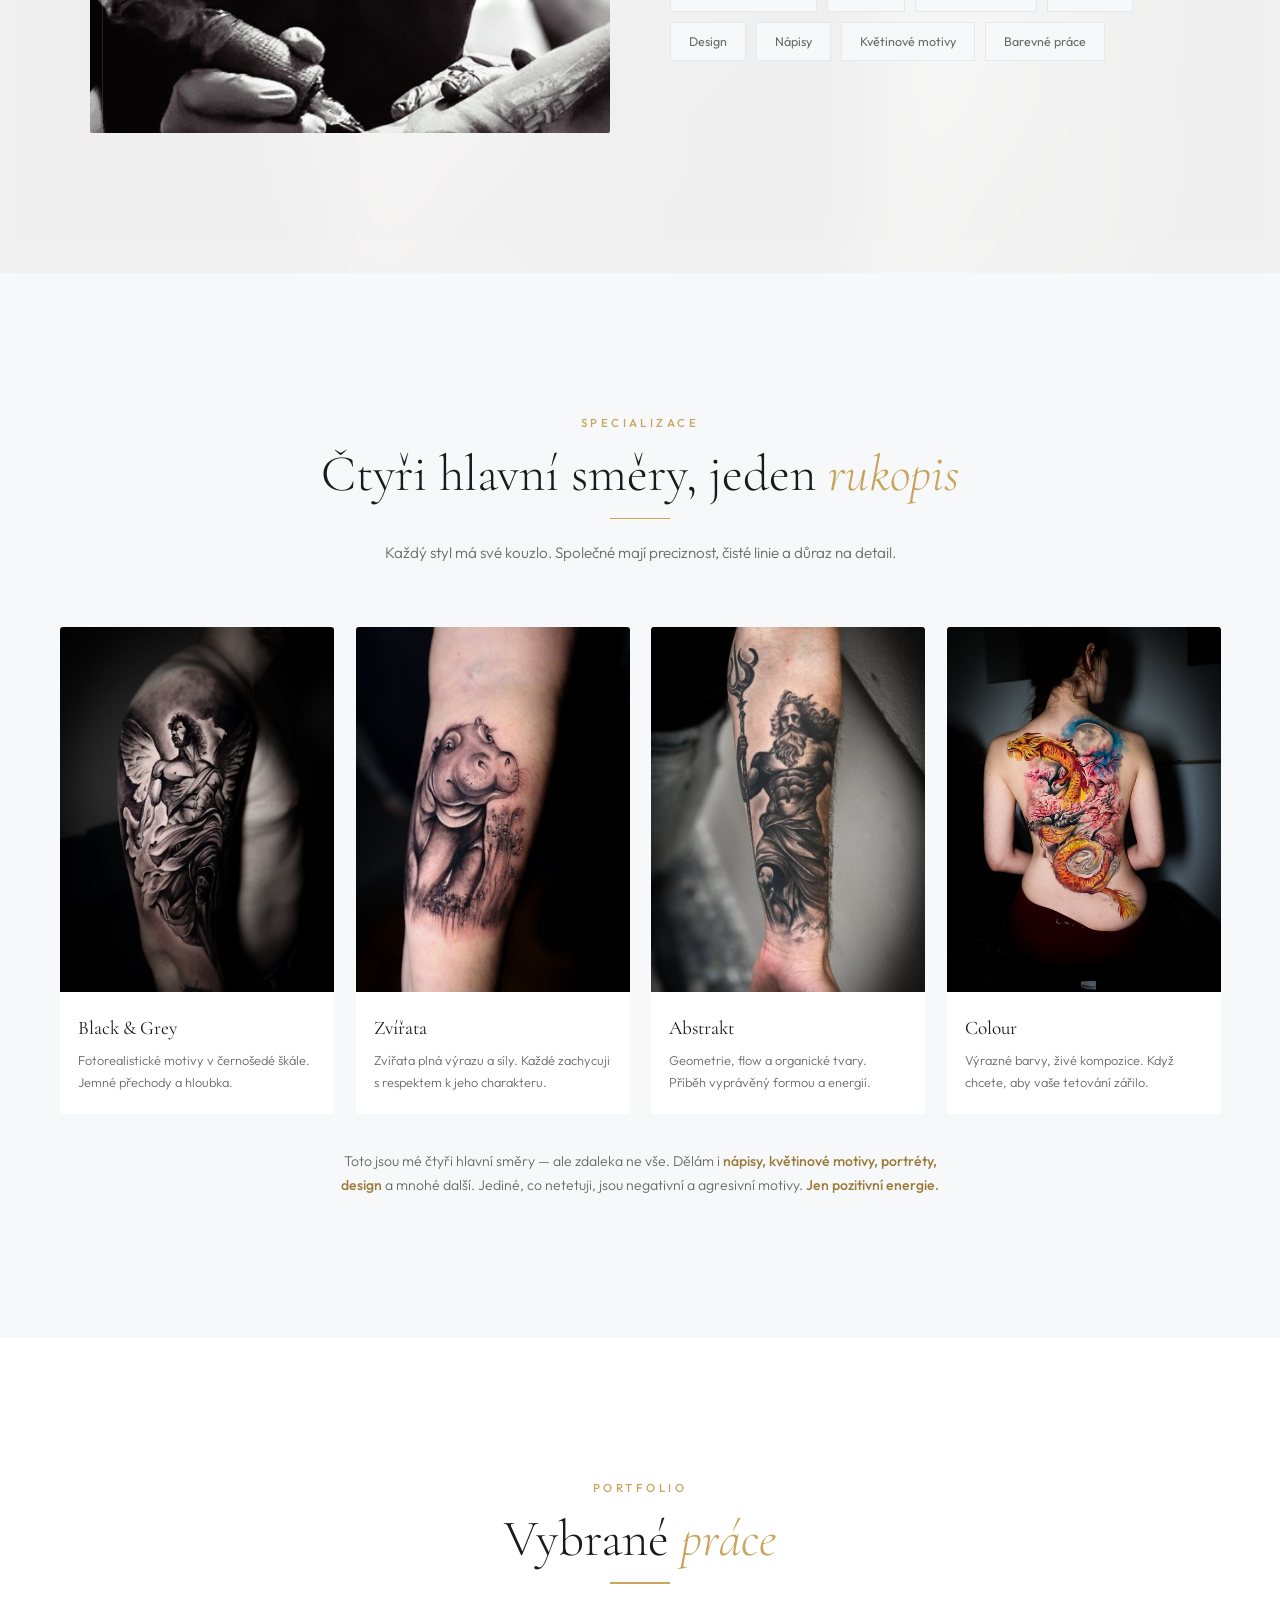
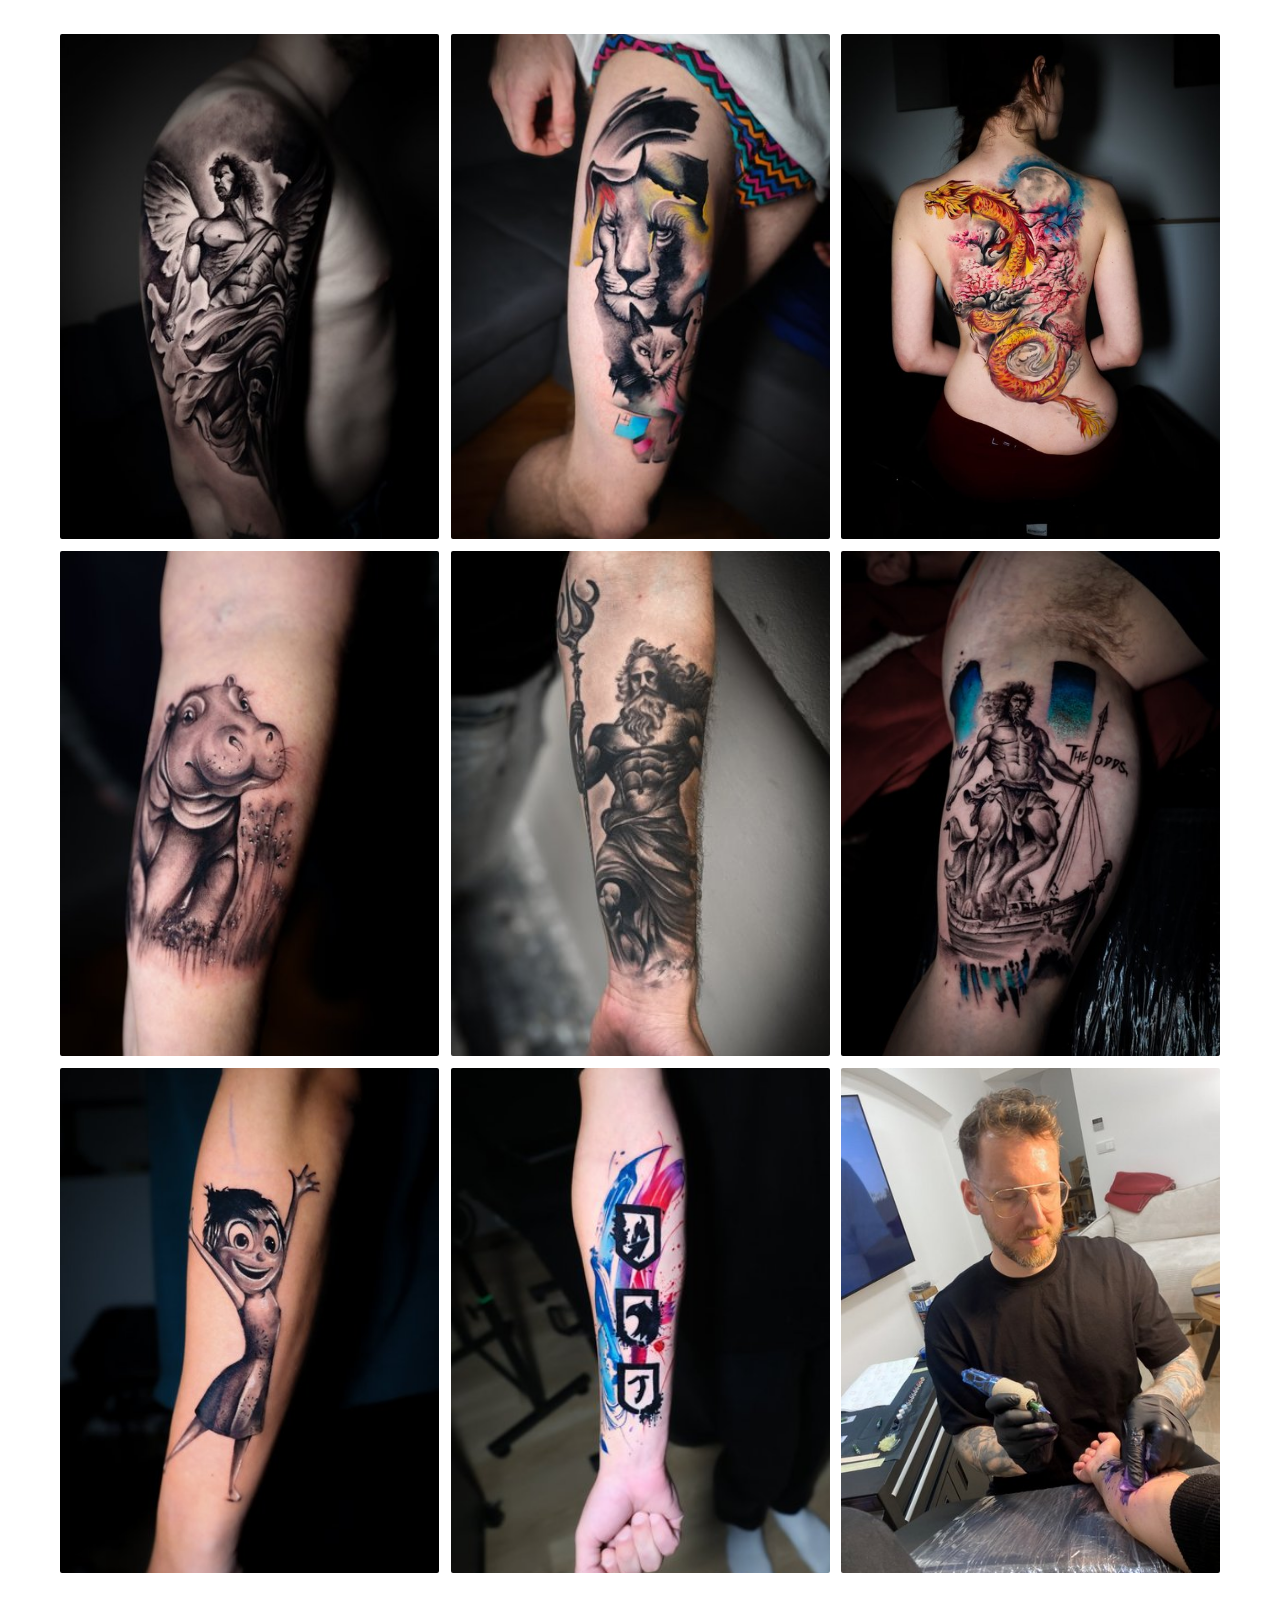
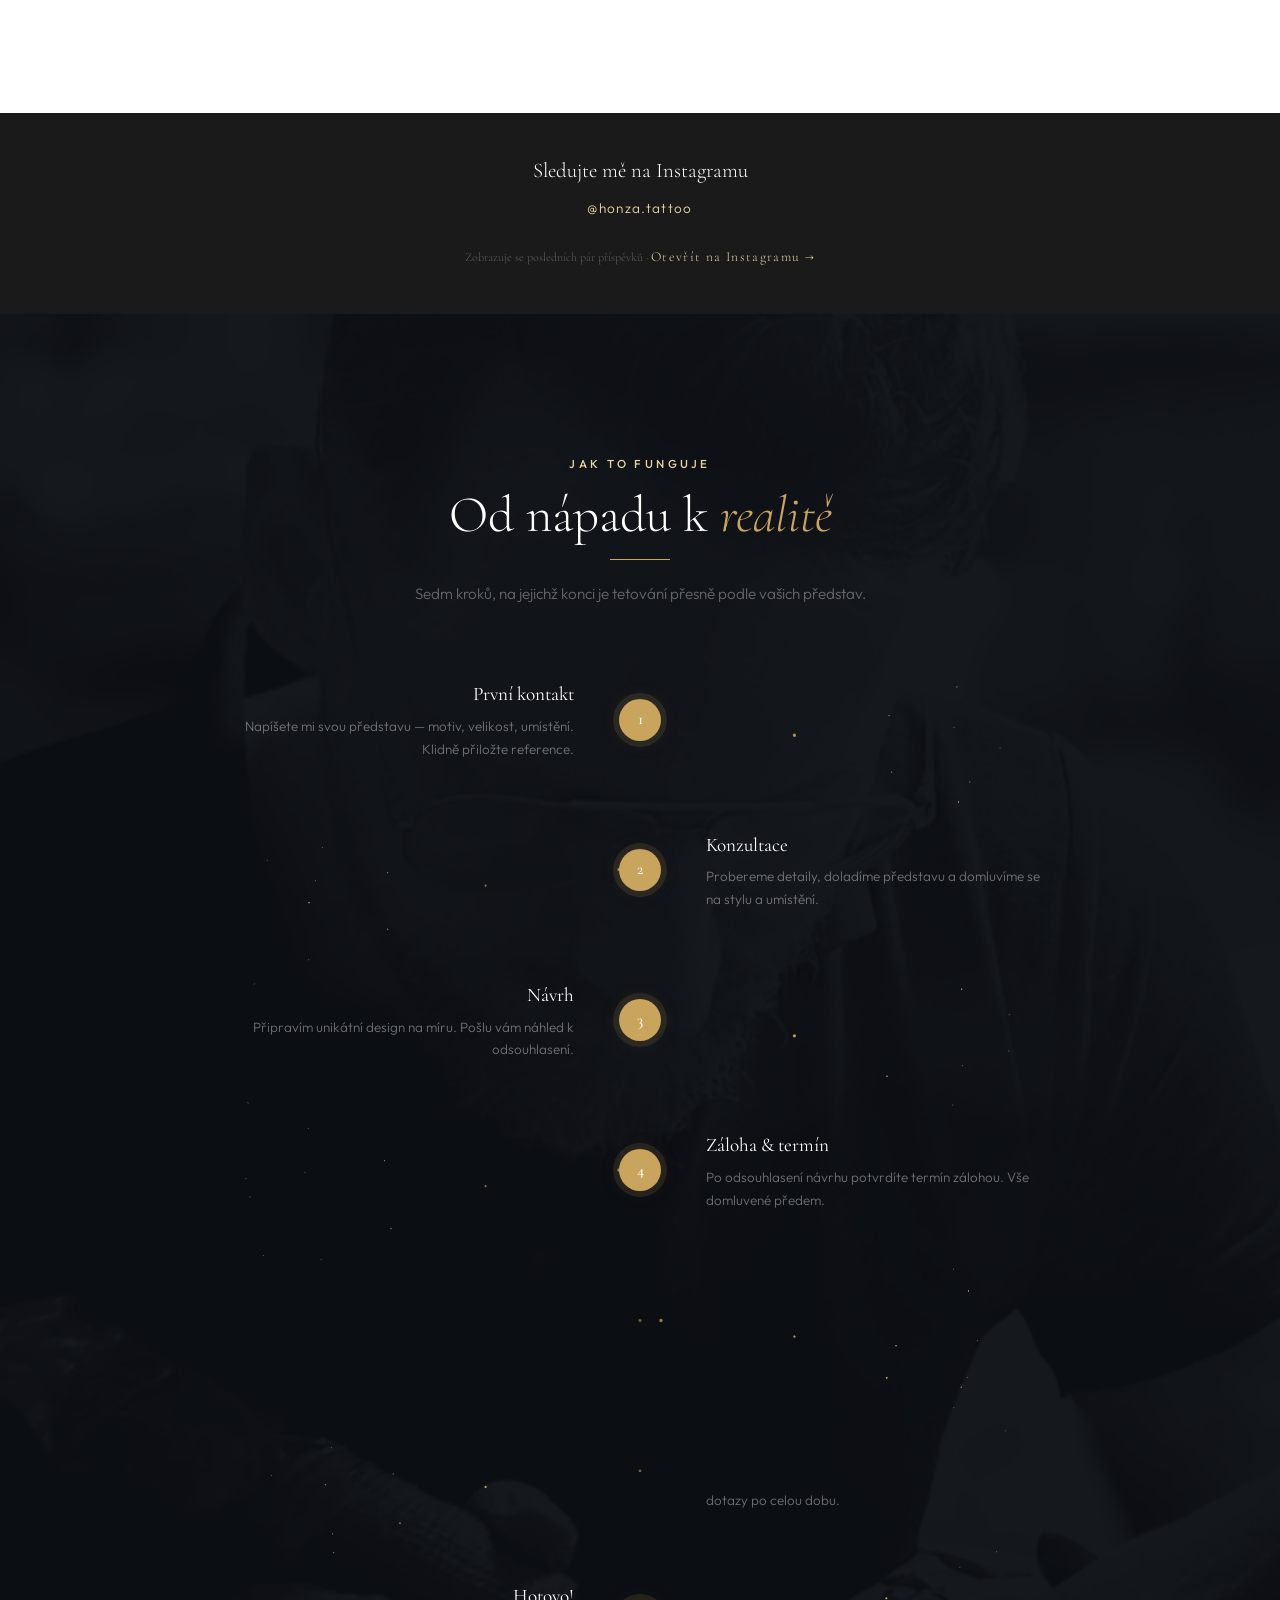
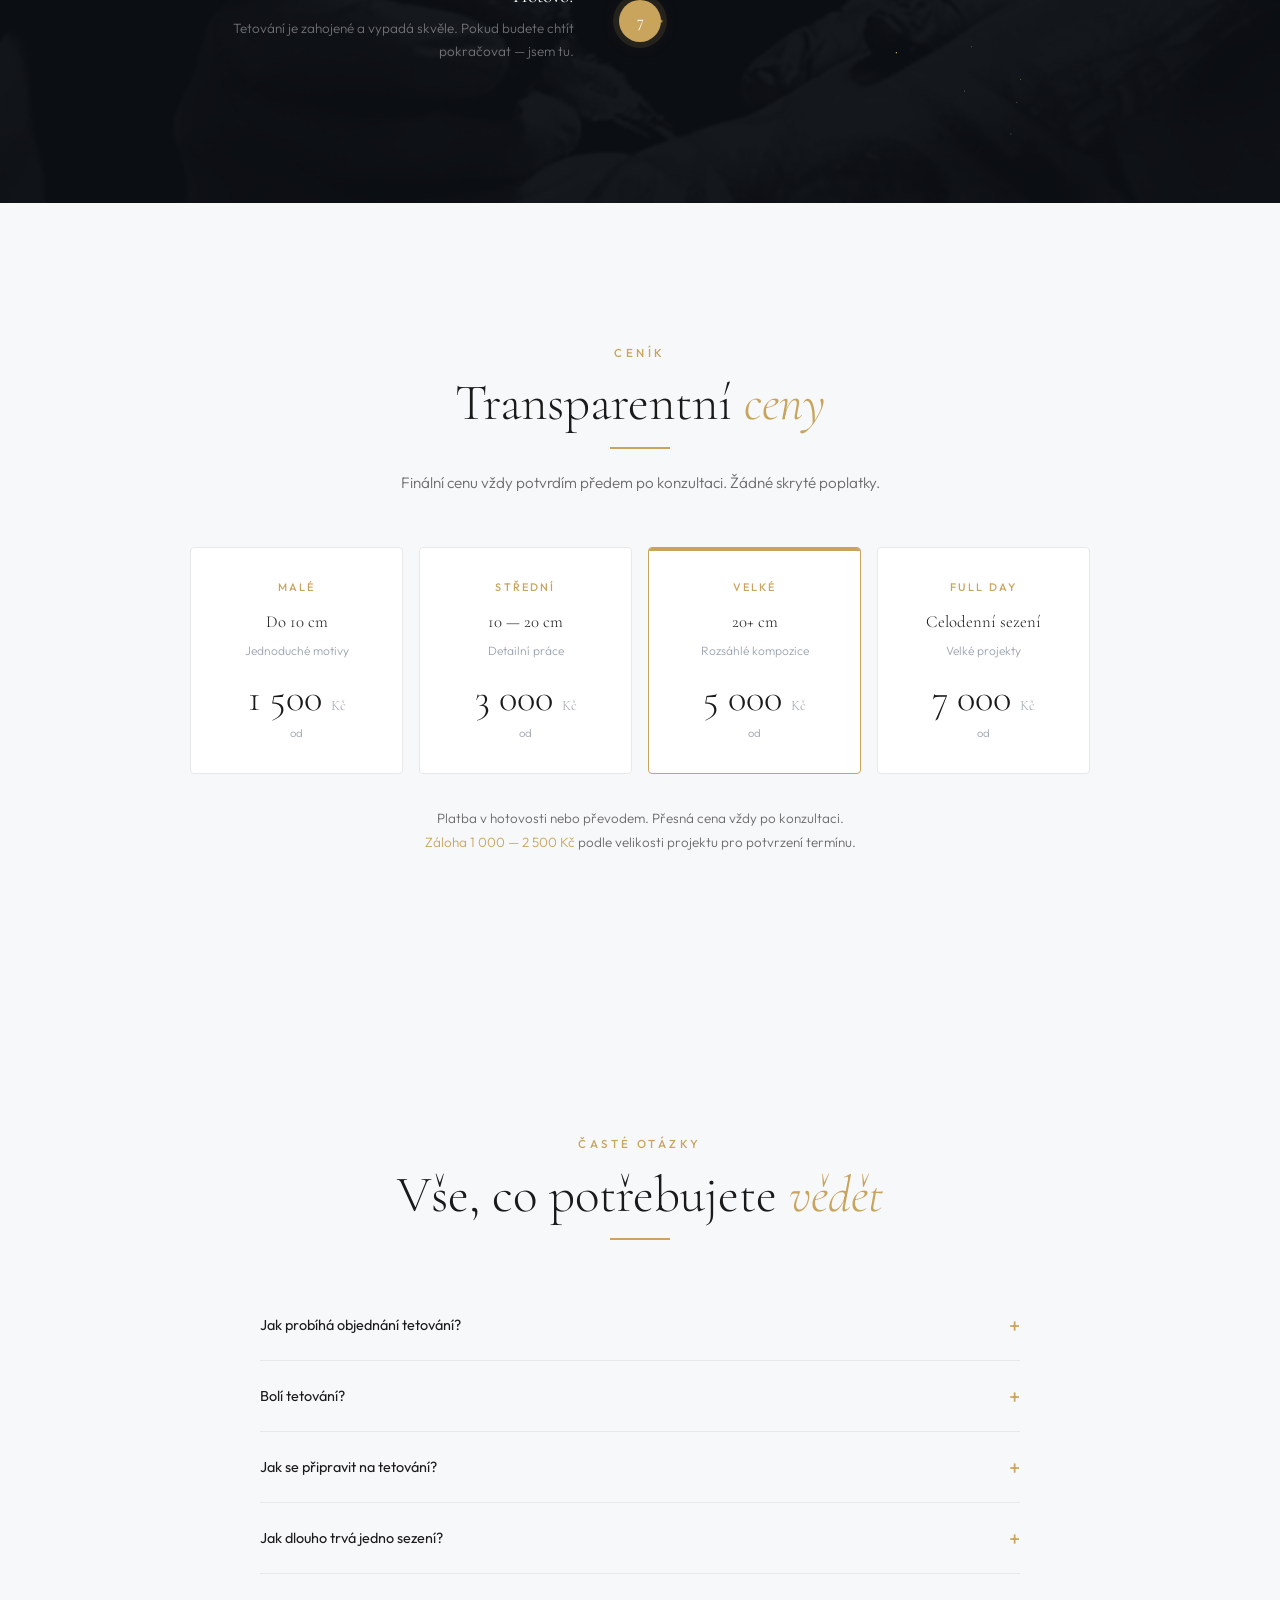
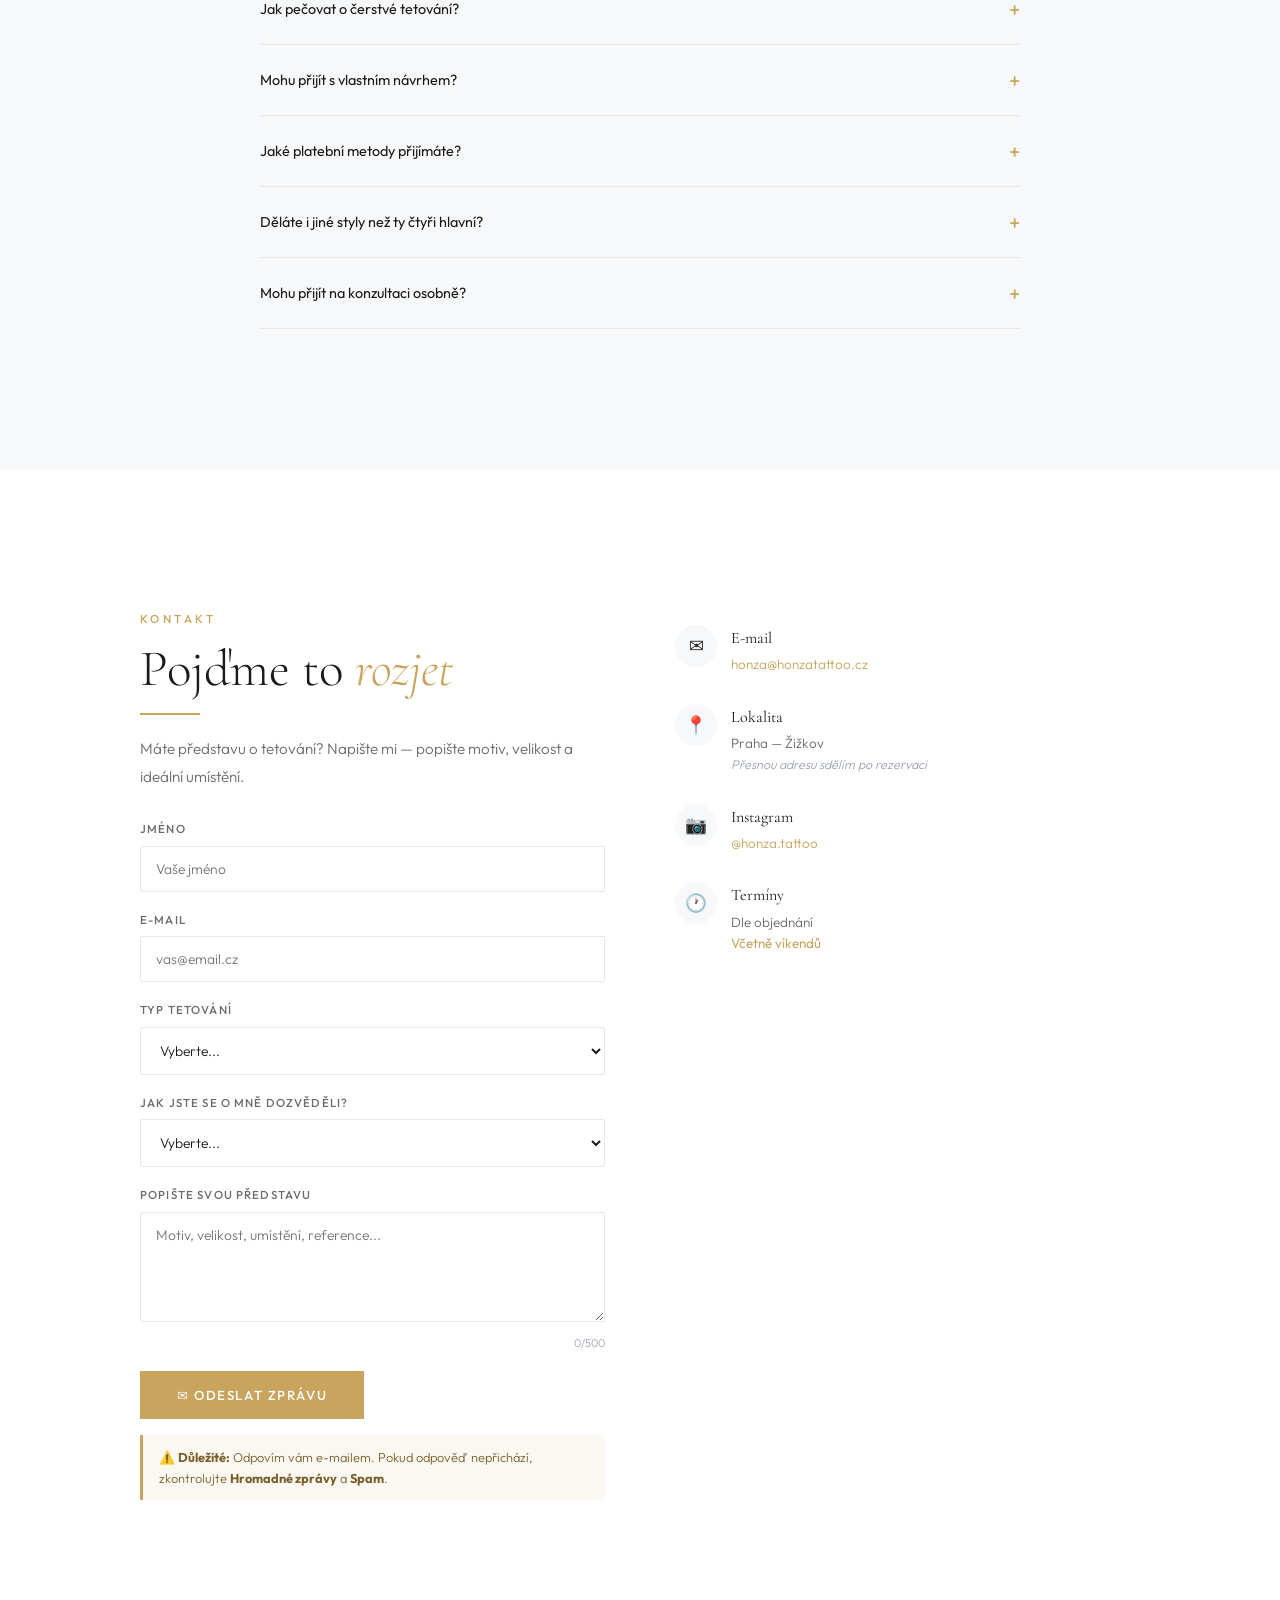
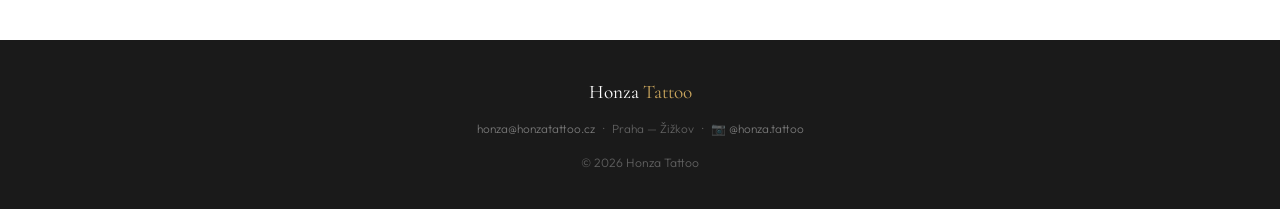
==== commit 01d3efa2: "Přidat živý Instagram feed přes SociableKIT (free plán bez karty)" ====
--- a/index.html
+++ b/index.html
@@ -470,9 +470,9 @@
 <p>Sledujte mě na Instagramu</p>
 <a href="https://instagram.com/honza.tattoo" target="_blank">@honza.tattoo</a>
 <div class="ig-embed" id="ig-embed">
-<!-- Curator.io embed code paste here -->
-<p style="font-size:.75rem;color:rgba(255,255,255,.3);margin-top:20px">Instagram feed se načítá... <a href="https://instagram.com/honza.tattoo" target="_blank" style="color:var(--gold-light)">Otevřít na Instagramu →</a></p>
-</div>
+<div class="sk-instagram-feed" data-embed-id="25708810"></div><script src="https://widgets.sociablekit.com/instagram-feed/widget.js" defer></script>
+</div>
+<p style="font-size:.75rem;color:rgba(255,255,255,.3);margin-top:20px">Zobrazuje se posledních pár příspěvků · <a href="https://instagram.com/honza.tattoo" target="_blank" style="color:var(--gold-light)">Otevřít na Instagramu →</a></p>
 </div>
 
 <!-- text z puvodni marquee (nepouziva se): Konzultace zdarma ✦ Návrh na míru ✦ Záloha od 1 000 Kč ✦ Studio Praha — Žižkov ✦ Včetně víkendů ✦ -->
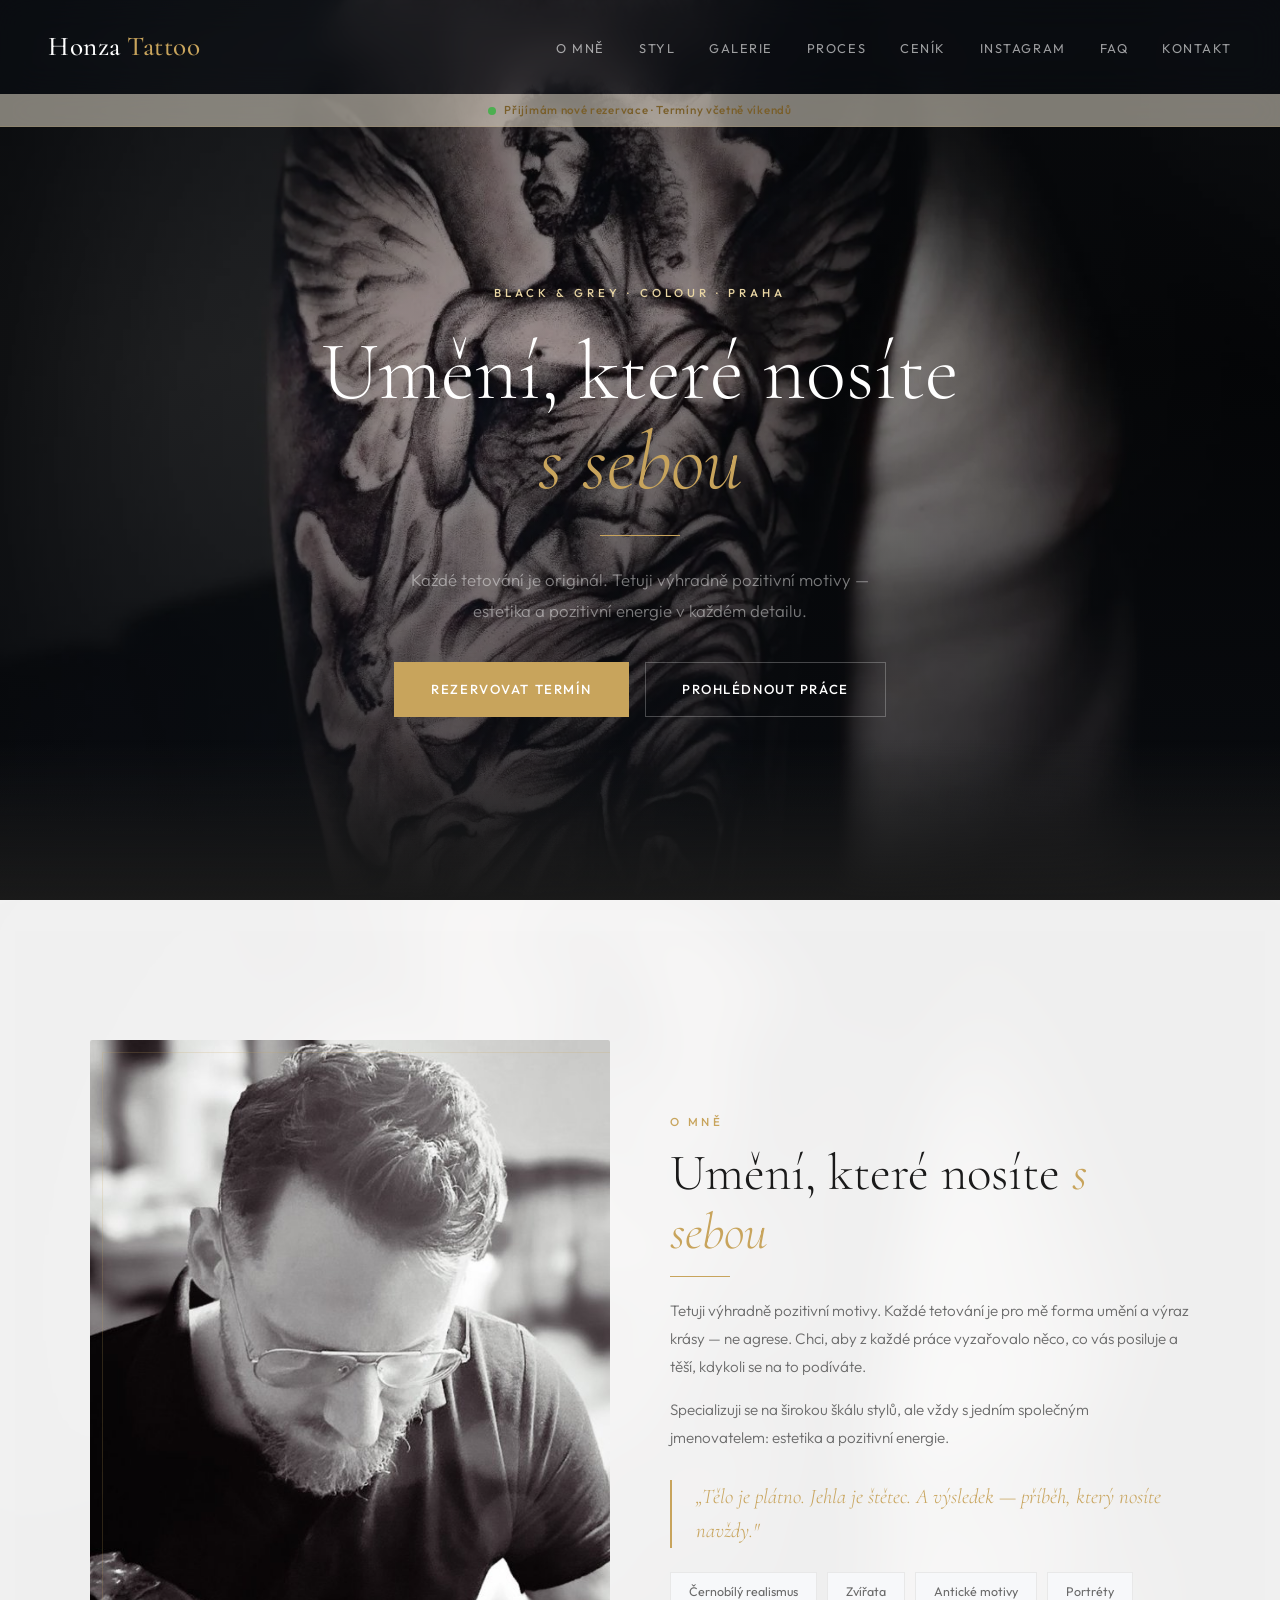
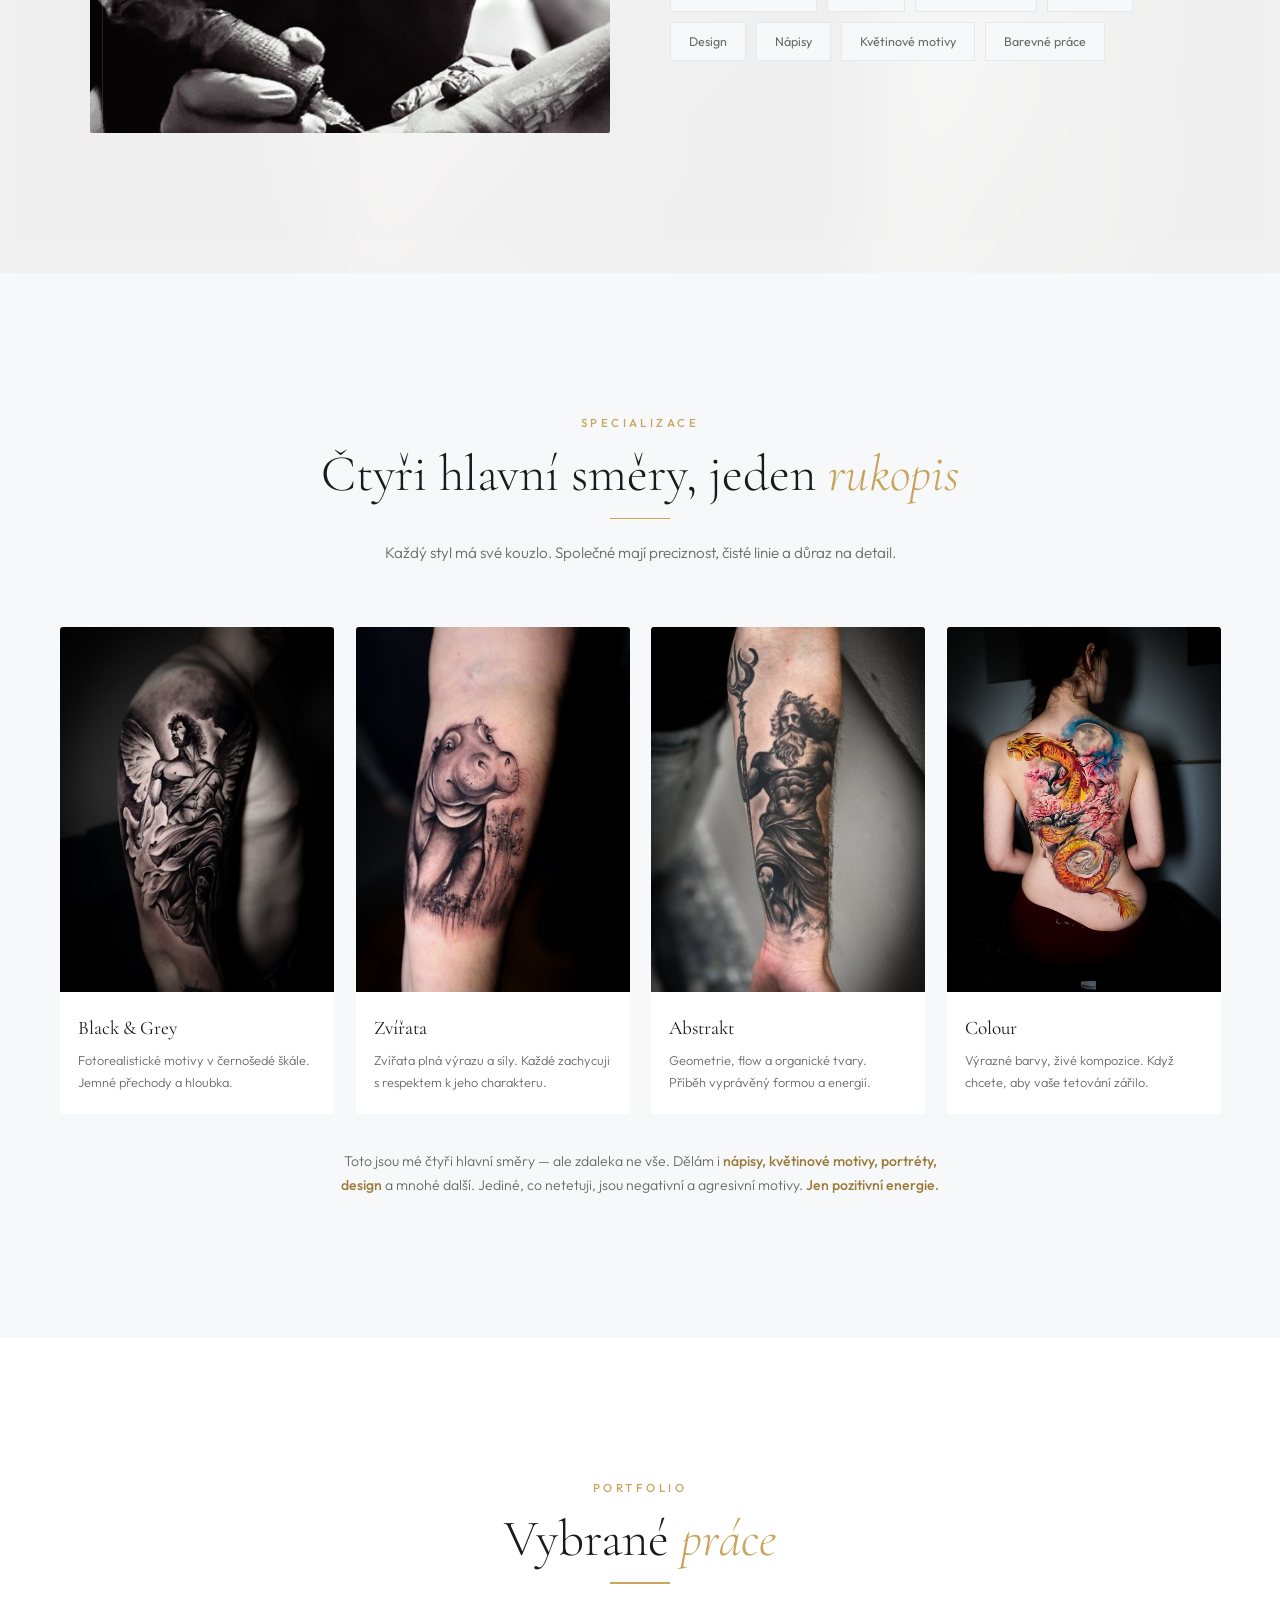
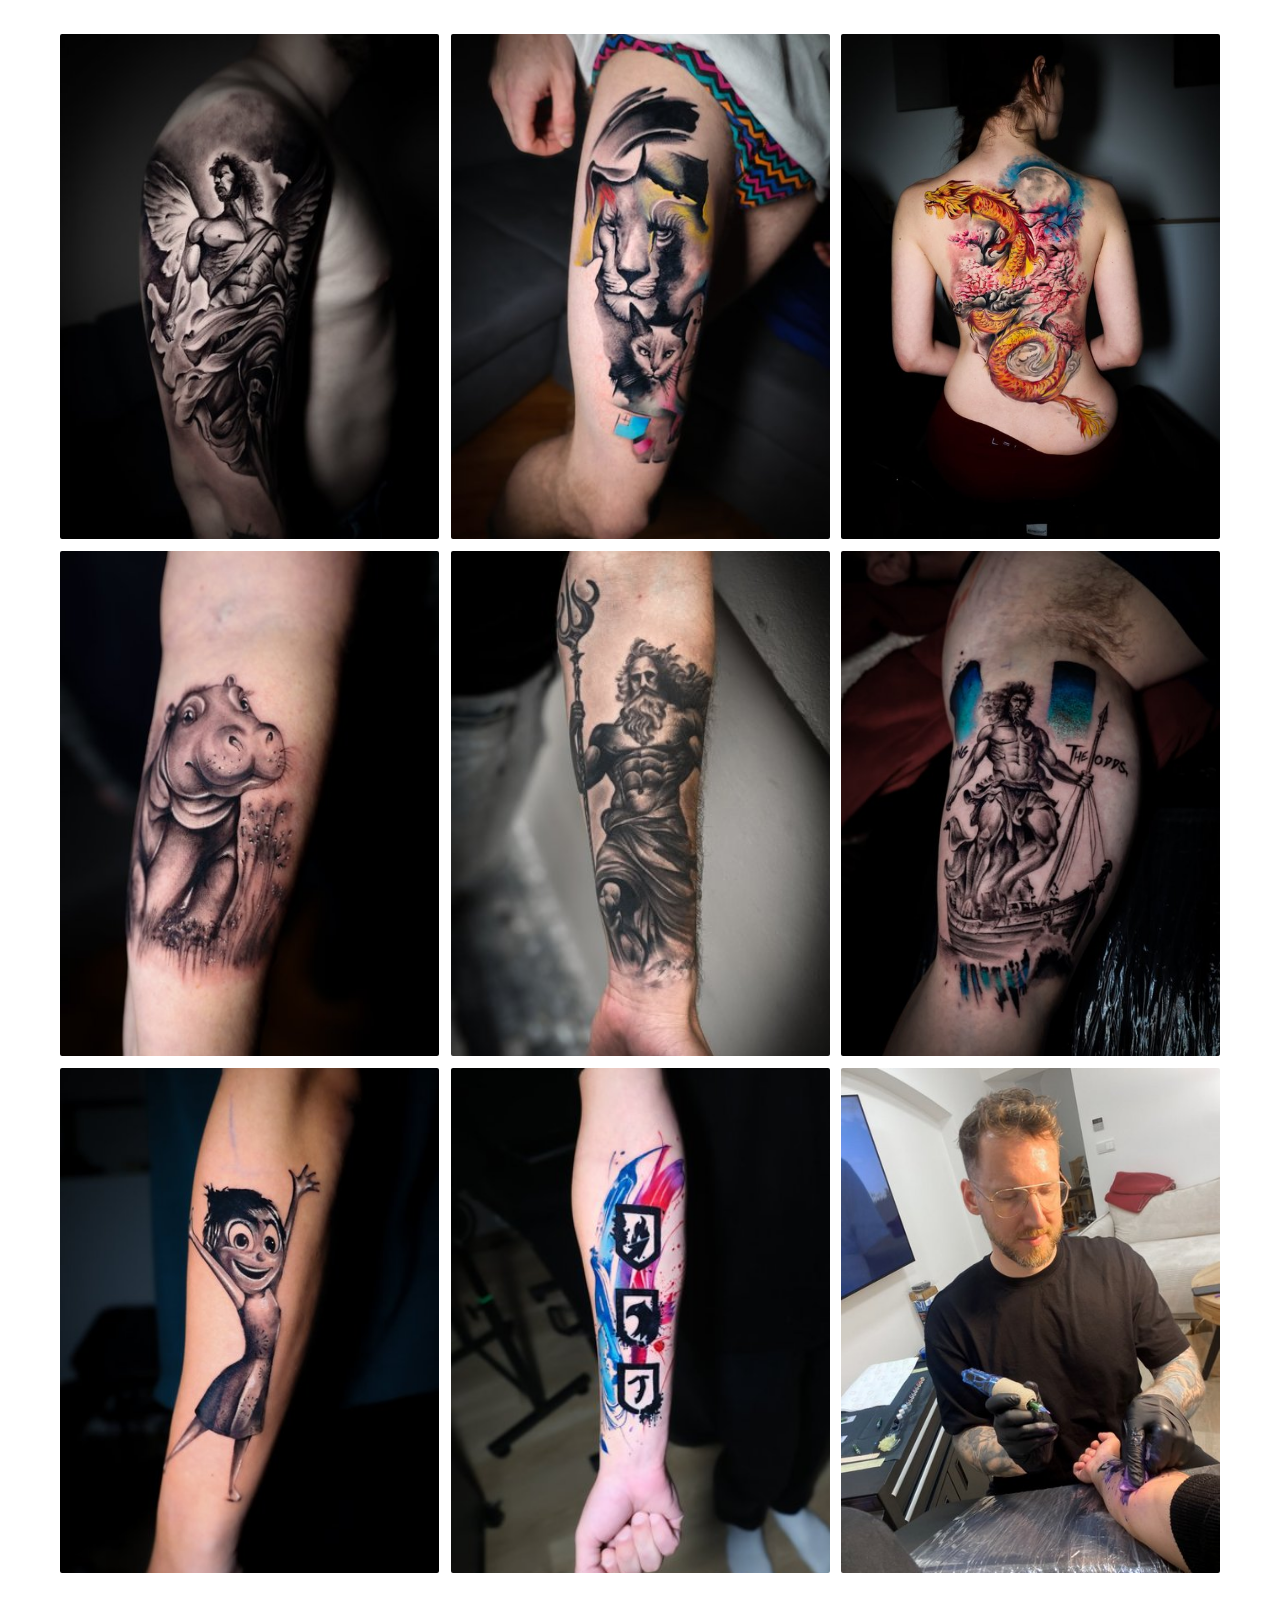
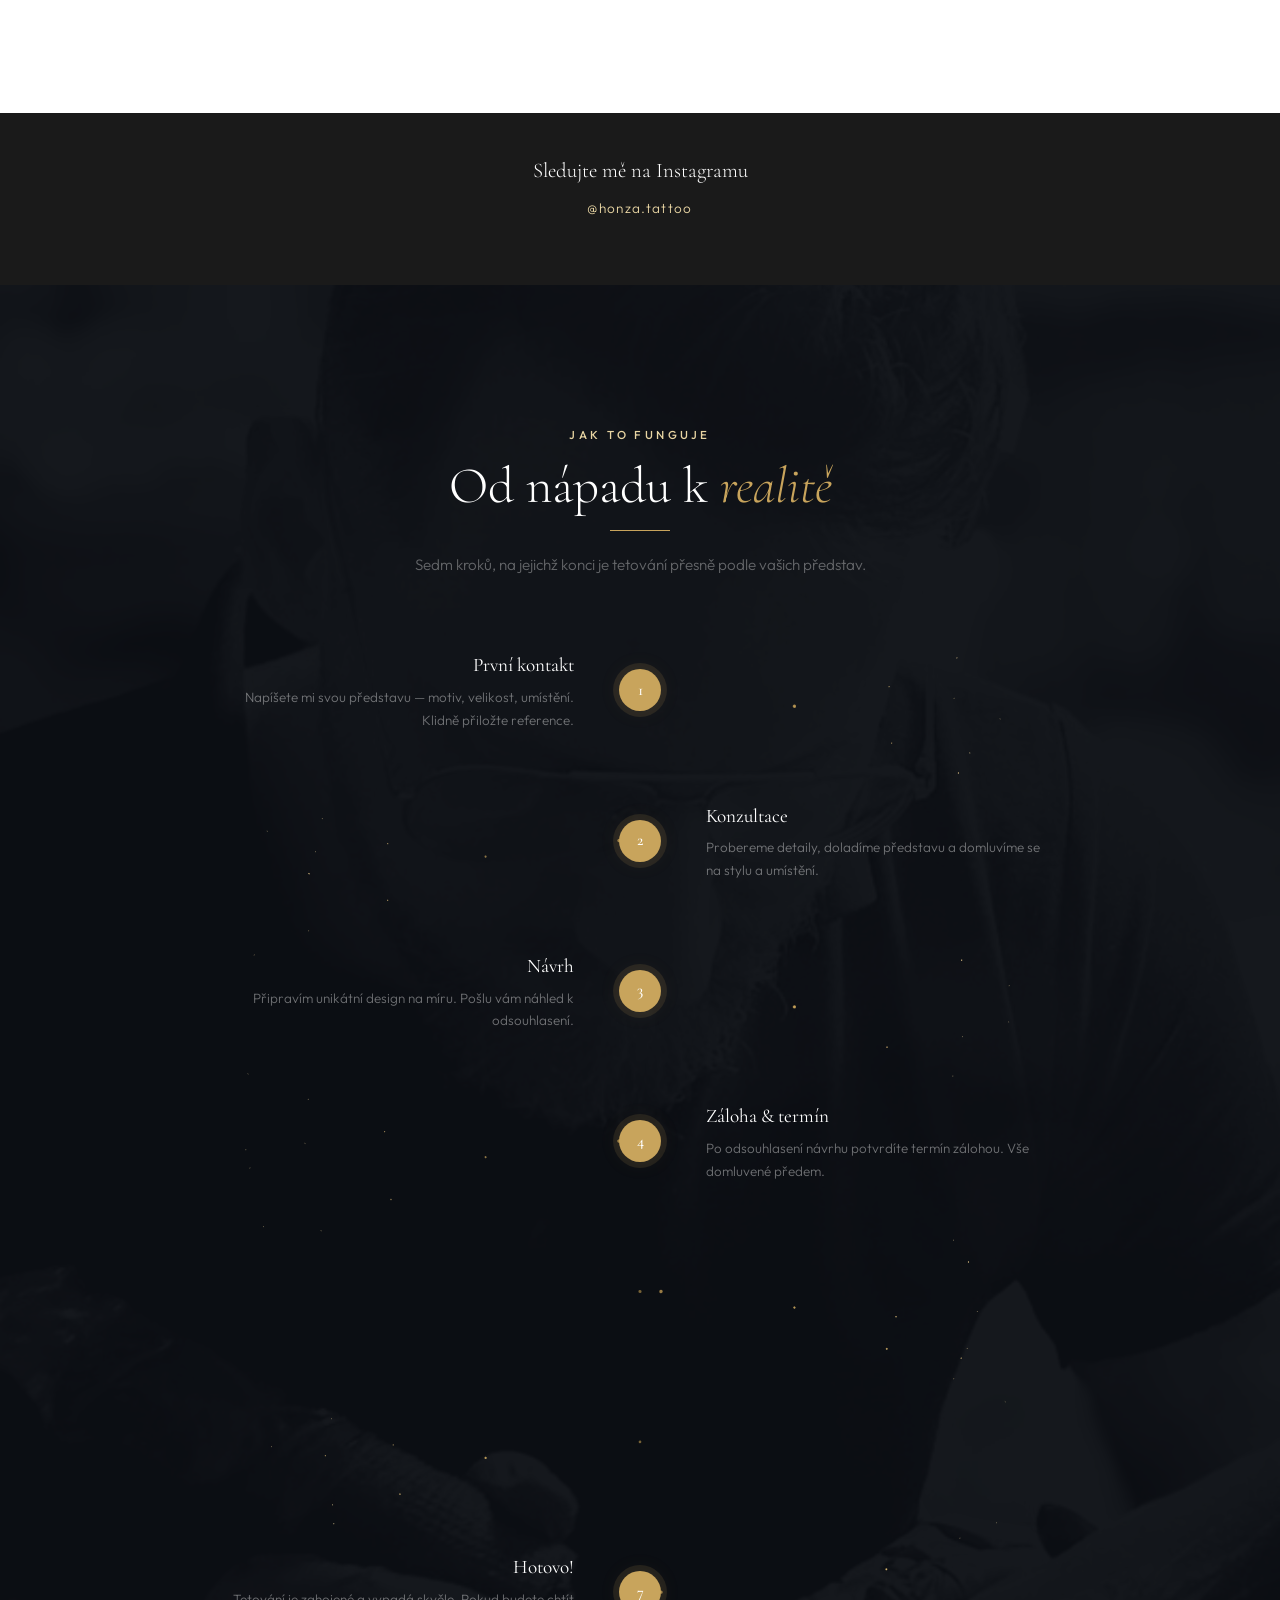
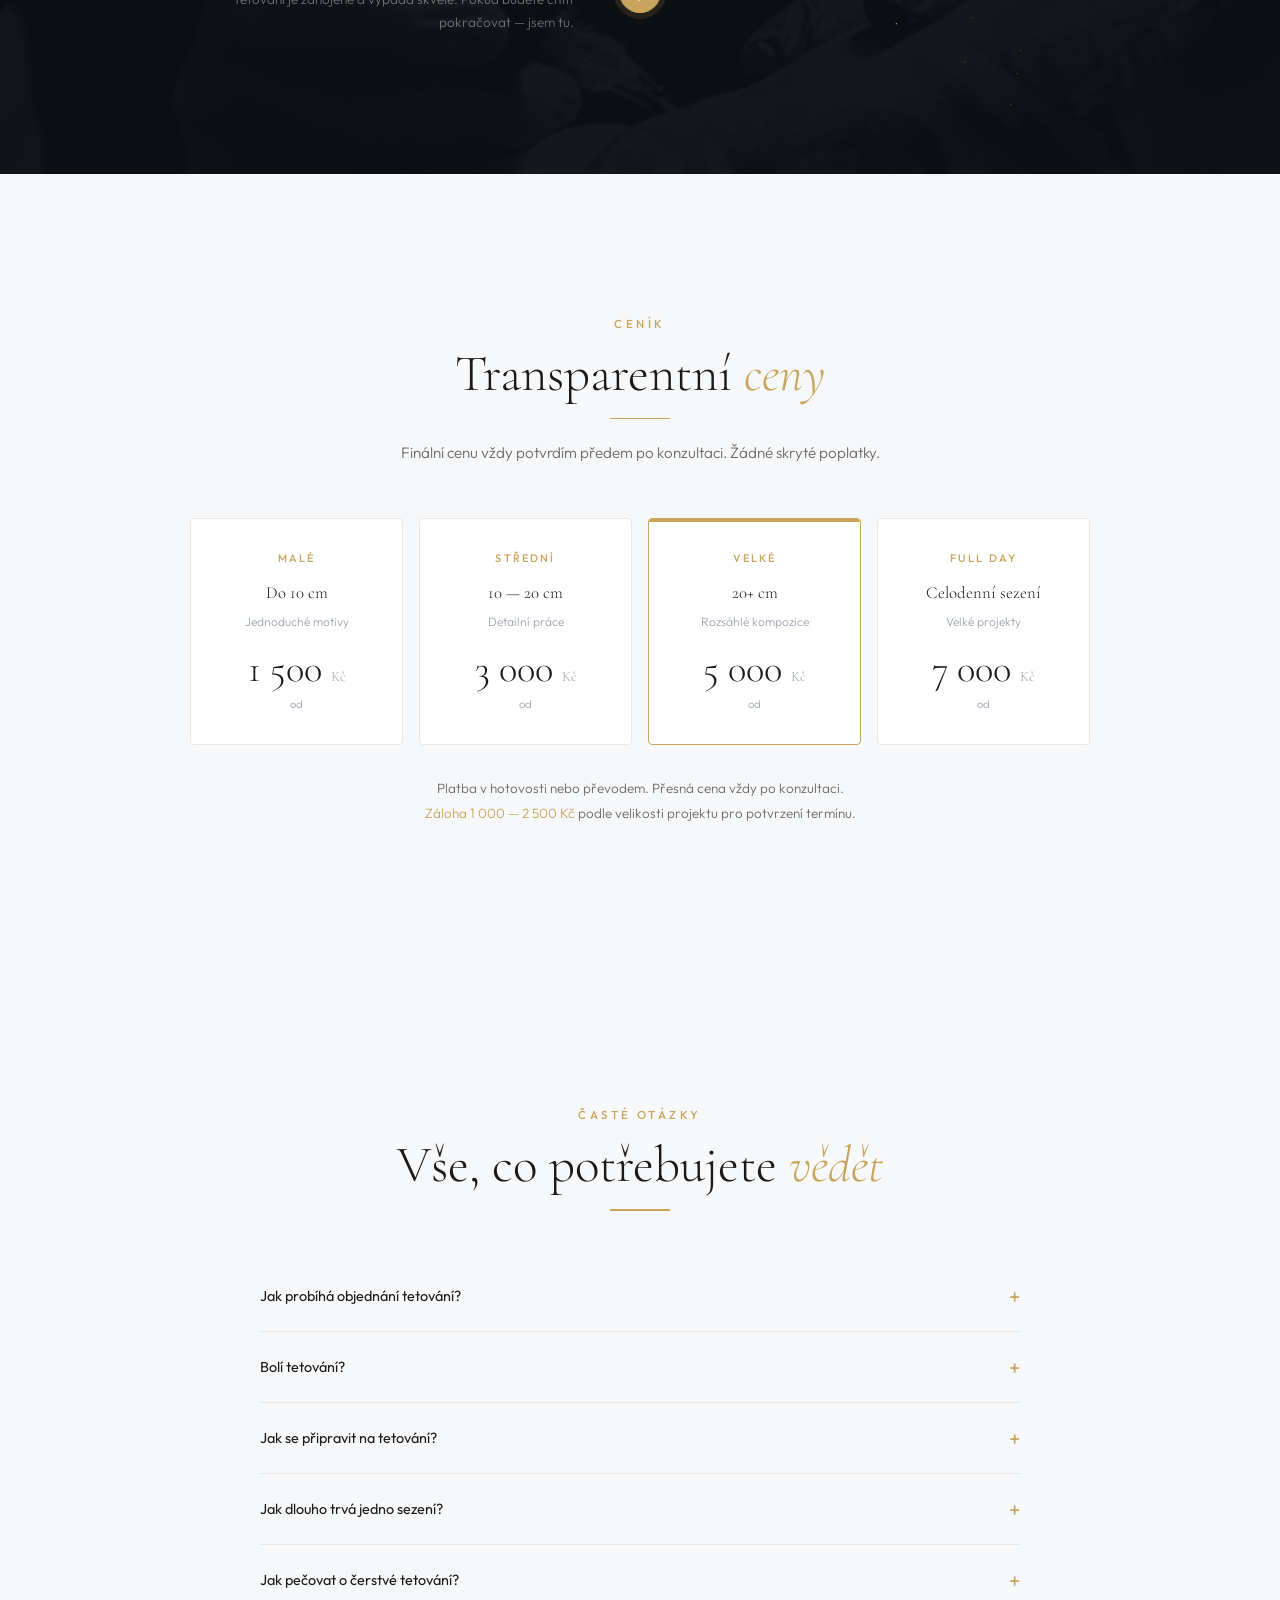
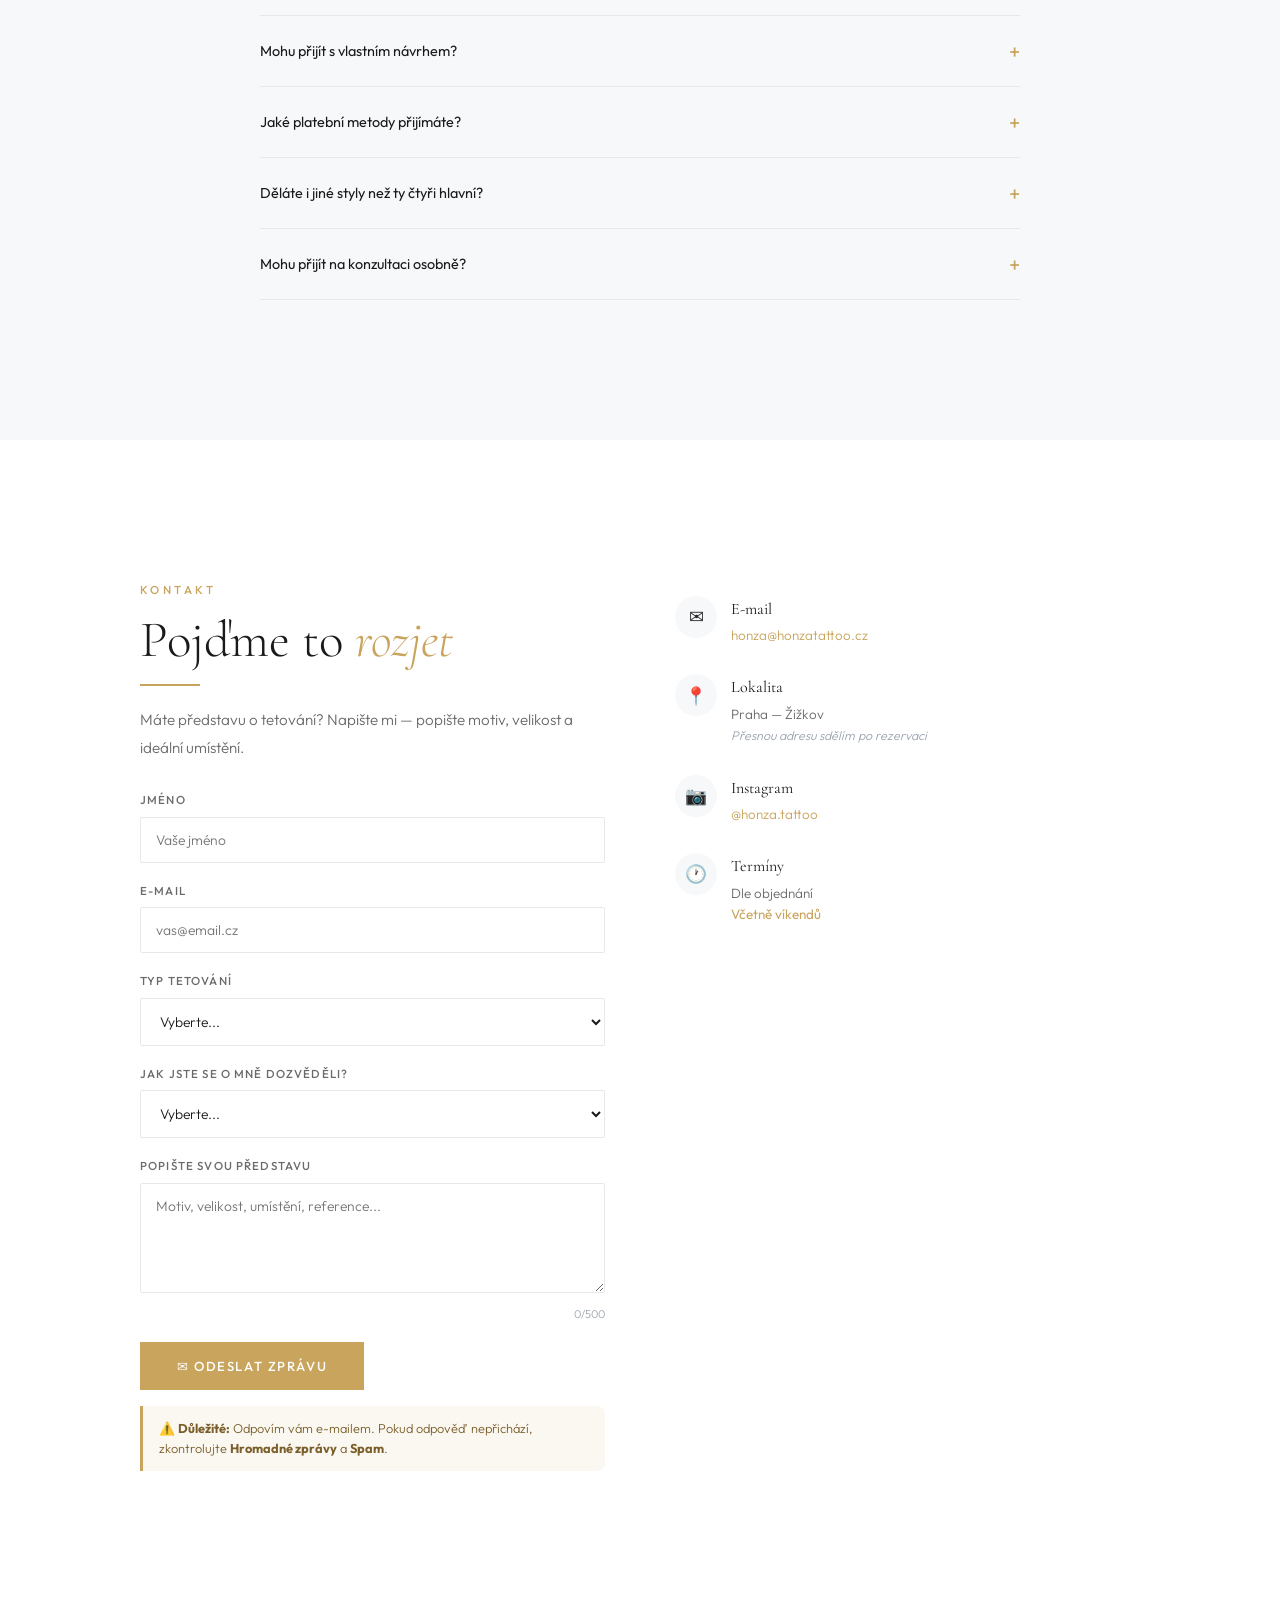
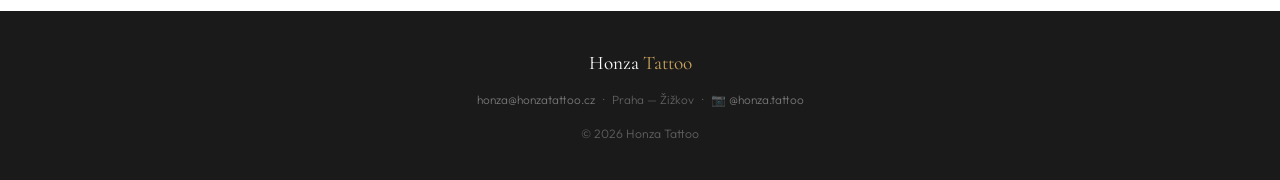
==== commit c525d171: "Odstranit sotva čitelný podtext u Instagram widgetu, přidat odkaz Instagram do navigace" ====
--- a/index.html
+++ b/index.html
@@ -167,7 +167,7 @@
 .ig-section{background:var(--charcoal);padding:40px 60px;text-align:center;position:relative}
 .ig-section p{font-family:var(--font-display);font-size:1.3rem;font-weight:300;color:var(--white);margin-bottom:6px}
 .ig-section a{font-size:.85rem;color:var(--gold-light);text-decoration:none;letter-spacing:.1em}
-.ig-embed{margin-top:24px}
+.ig-embed{margin-top:24px;max-width:420px;margin-left:auto;margin-right:auto}
 
 /* LIGHTBOX */
 .lightbox{position:fixed;inset:0;z-index:2000;background:rgba(0,0,0,.94);backdrop-filter:blur(20px);display:flex;align-items:center;justify-content:center;opacity:0;visibility:hidden;transition:all .4s var(--ease)}
@@ -375,13 +375,14 @@
 <li><a href="#process">Proces</a></li>
 <li><a href="#pricing">Ceník</a></li>
 <!-- <li><a href="#reviews">Reference</a></li> -->
+<li><a href="#instagram">Instagram</a></li>
 <li><a href="#faq">FAQ</a></li>
 <li><a href="#contact">Kontakt</a></li>
 </ul>
 <button class="hb" id="hb"><span></span><span></span><span></span></button>
 </nav>
 <div class="mm" id="mm">
-<a href="#about" onclick="cm()">O mně</a><a href="#styles" onclick="cm()">Styl</a><a href="#gallery" onclick="cm()">Galerie</a><a href="#process" onclick="cm()">Proces</a><a href="#pricing" onclick="cm()">Ceník</a><!-- <a href="#reviews" onclick="cm()">Reference</a> --><a href="#faq" onclick="cm()">FAQ</a><a href="#contact" onclick="cm()">Kontakt</a>
+<a href="#about" onclick="cm()">O mně</a><a href="#styles" onclick="cm()">Styl</a><a href="#gallery" onclick="cm()">Galerie</a><a href="#process" onclick="cm()">Proces</a><a href="#pricing" onclick="cm()">Ceník</a><!-- <a href="#reviews" onclick="cm()">Reference</a> --><a href="#instagram" onclick="cm()">Instagram</a><a href="#faq" onclick="cm()">FAQ</a><a href="#contact" onclick="cm()">Kontakt</a>
 </div>
 
 <!-- HERO -->
@@ -466,13 +467,12 @@
 <!-- text z puvodni marquee (nepouziva se): Více prací na Instagramu ✦ @honza.tattoo ✦ Sledujte mě ✦ Nové práce každý týden ✦ -->
 
 <!-- INSTAGRAM -->
-<div class="ig-section">
+<div class="ig-section" id="instagram">
 <p>Sledujte mě na Instagramu</p>
 <a href="https://instagram.com/honza.tattoo" target="_blank">@honza.tattoo</a>
 <div class="ig-embed" id="ig-embed">
 <div class="sk-instagram-feed" data-embed-id="25708810"></div><script src="https://widgets.sociablekit.com/instagram-feed/widget.js" defer></script>
 </div>
-<p style="font-size:.75rem;color:rgba(255,255,255,.3);margin-top:20px">Zobrazuje se posledních pár příspěvků · <a href="https://instagram.com/honza.tattoo" target="_blank" style="color:var(--gold-light)">Otevřít na Instagramu →</a></p>
 </div>
 
 <!-- text z puvodni marquee (nepouziva se): Konzultace zdarma ✦ Návrh na míru ✦ Záloha od 1 000 Kč ✦ Studio Praha — Žižkov ✦ Včetně víkendů ✦ -->
@@ -640,7 +640,7 @@
 if(scrollProg){var dH=document.documentElement.scrollHeight-innerHeight;scrollProg.style.width=(dH>0?(sy/dH)*100:0)+'%'}
 if(heroContent&&sy<innerHeight*1.5){var hp=sy/innerHeight;heroContent.style.opacity=Math.max(0,1-hp*1.3);heroContent.style.transform='translateY('+(sy*.3)+'px) scale('+(1-hp*.06)+')'}
 /* Active nav */
-var secs=document.querySelectorAll('section[id]'),nls=document.querySelectorAll('.nk a'),cur='';
+var secs=document.querySelectorAll('section[id],div.ig-section[id]'),nls=document.querySelectorAll('.nk a'),cur='';
 secs.forEach(function(s){if(sy>=s.offsetTop-120)cur=s.id});
 nls.forEach(function(l){l.classList.remove('active');if(l.getAttribute('href')==='#'+cur)l.classList.add('active')});
 });
